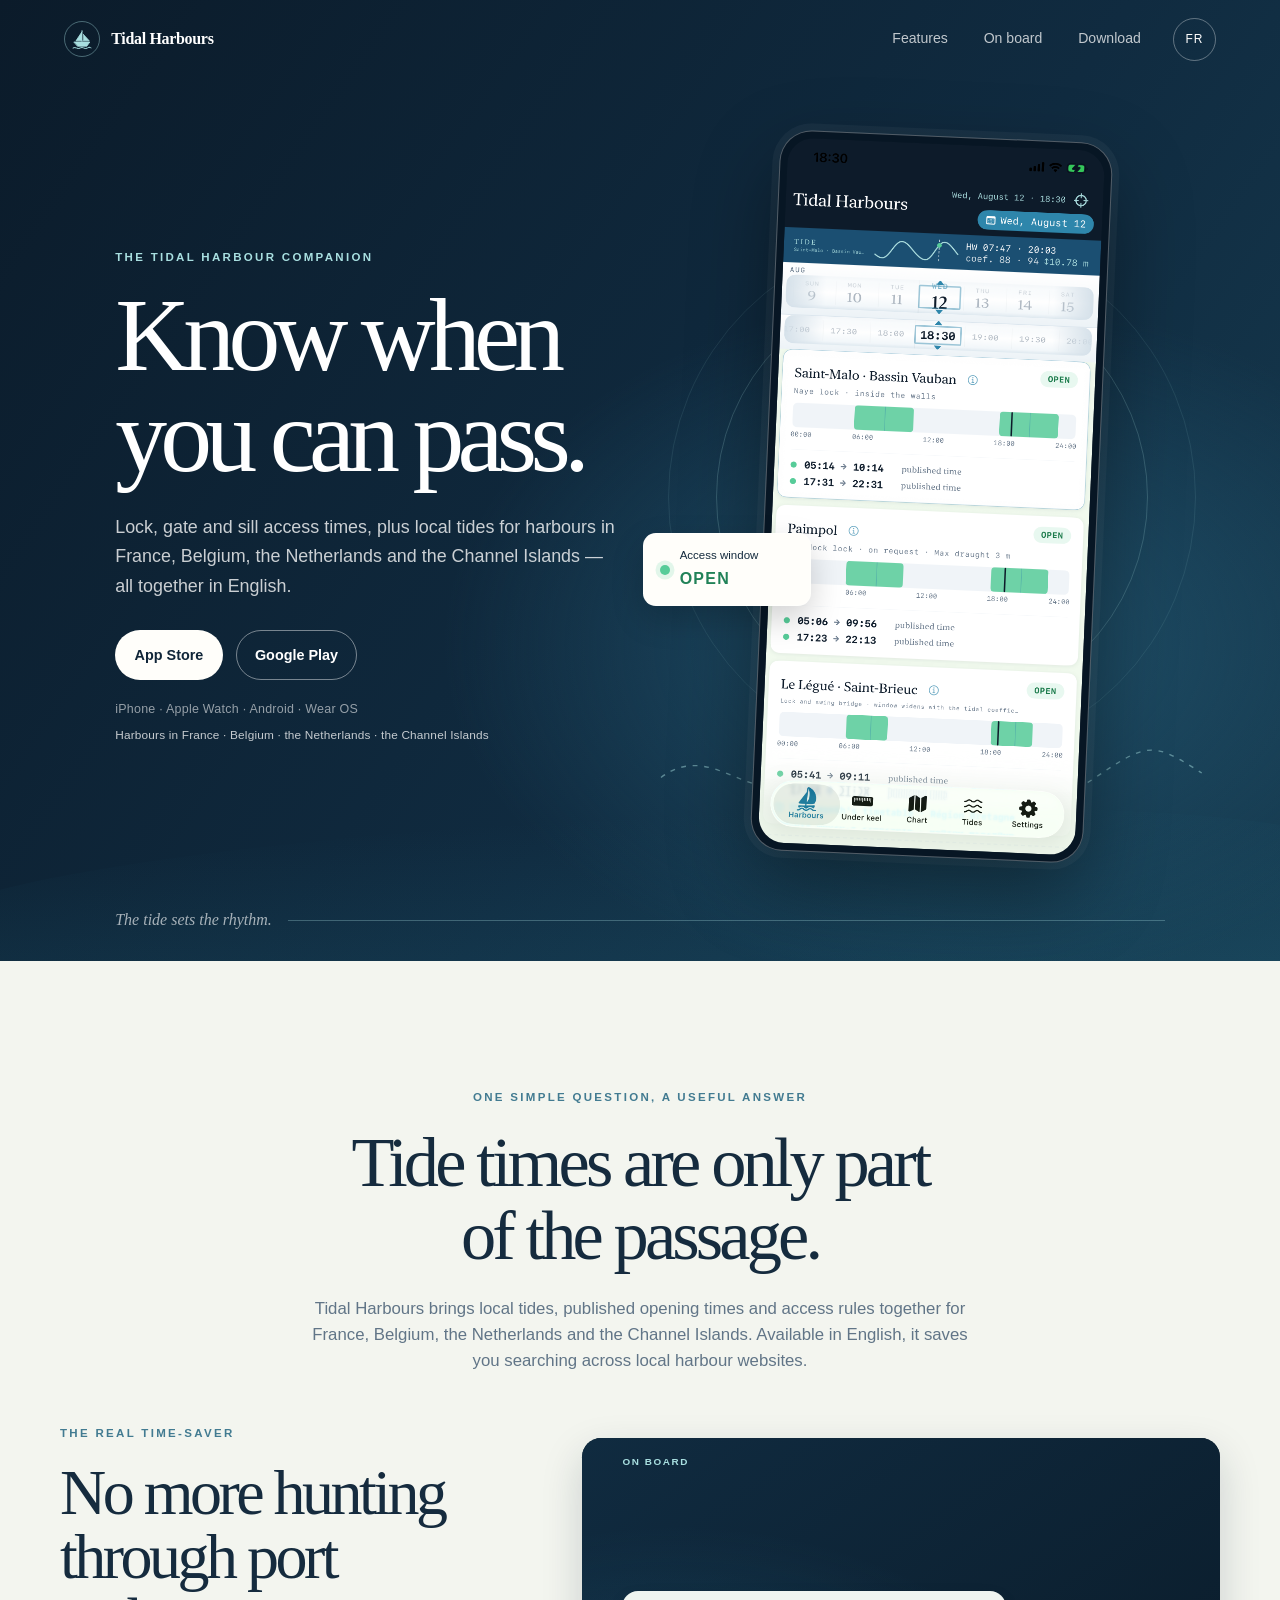
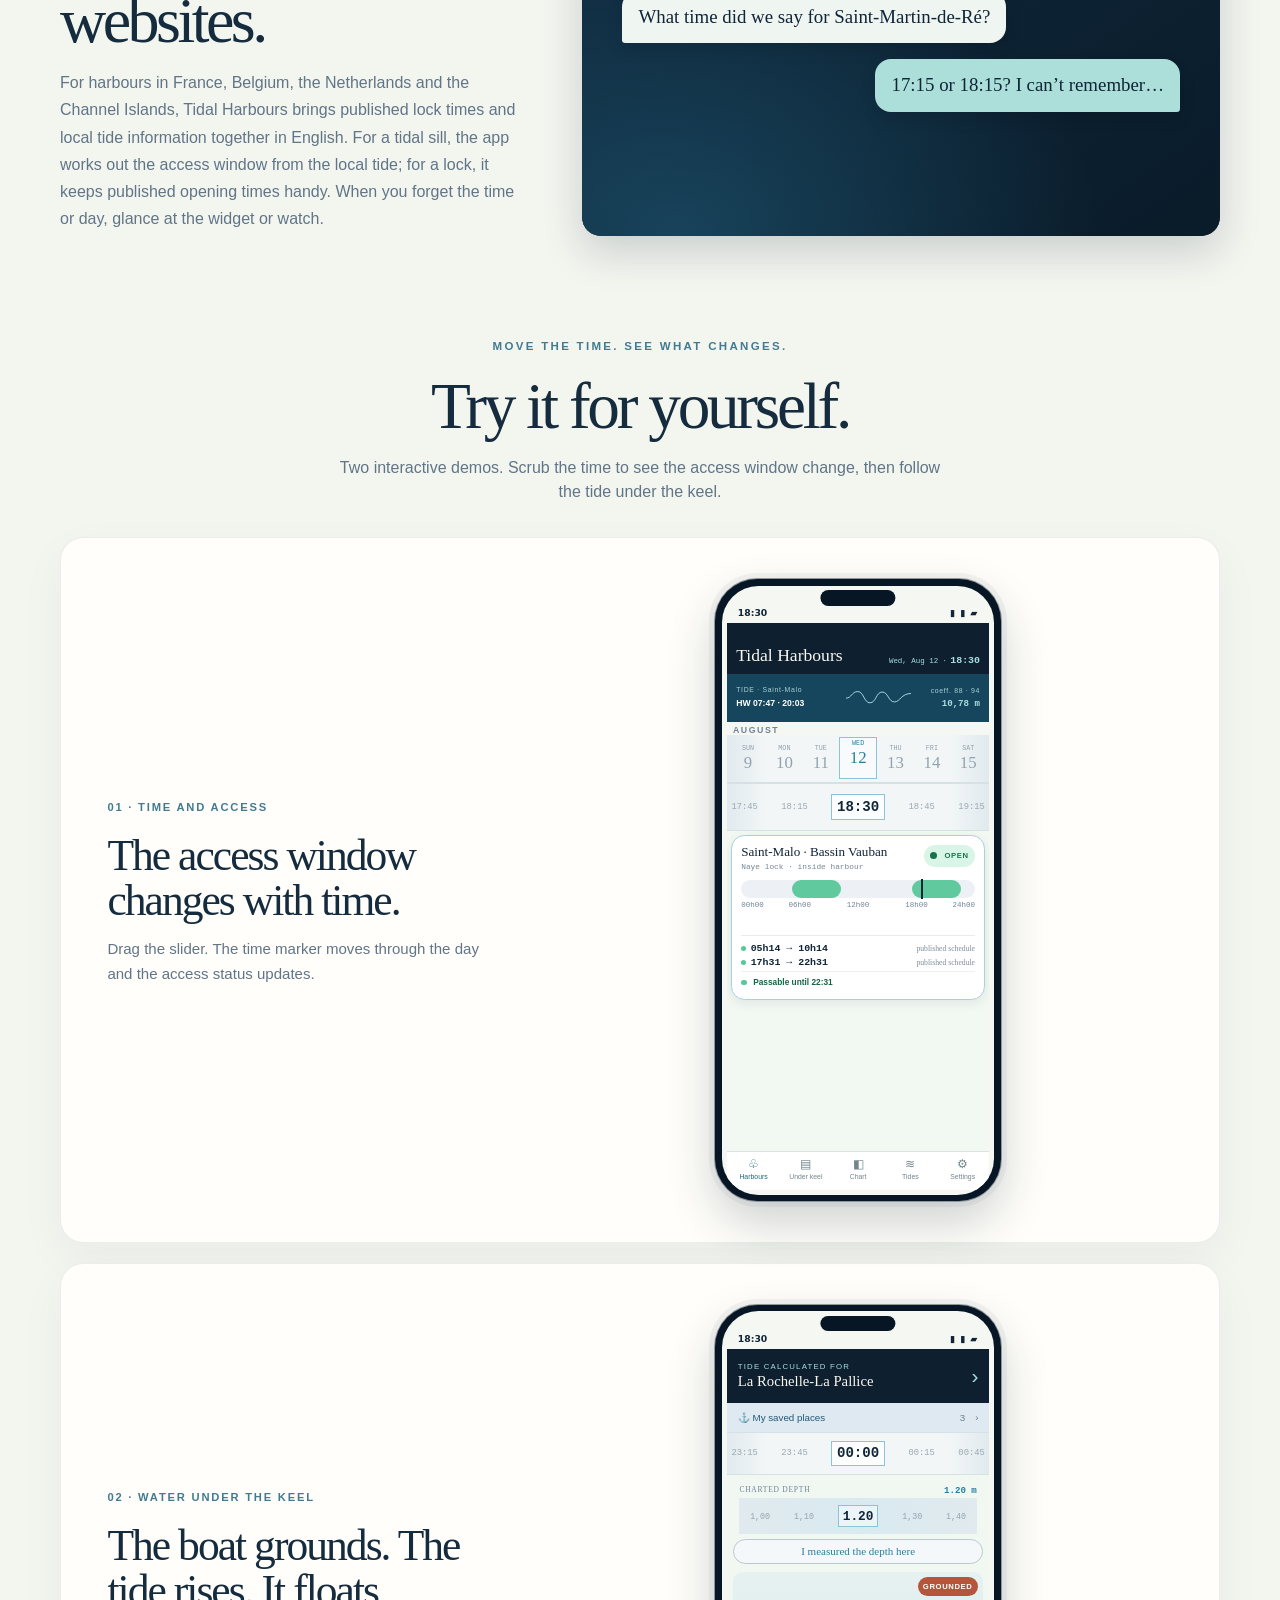
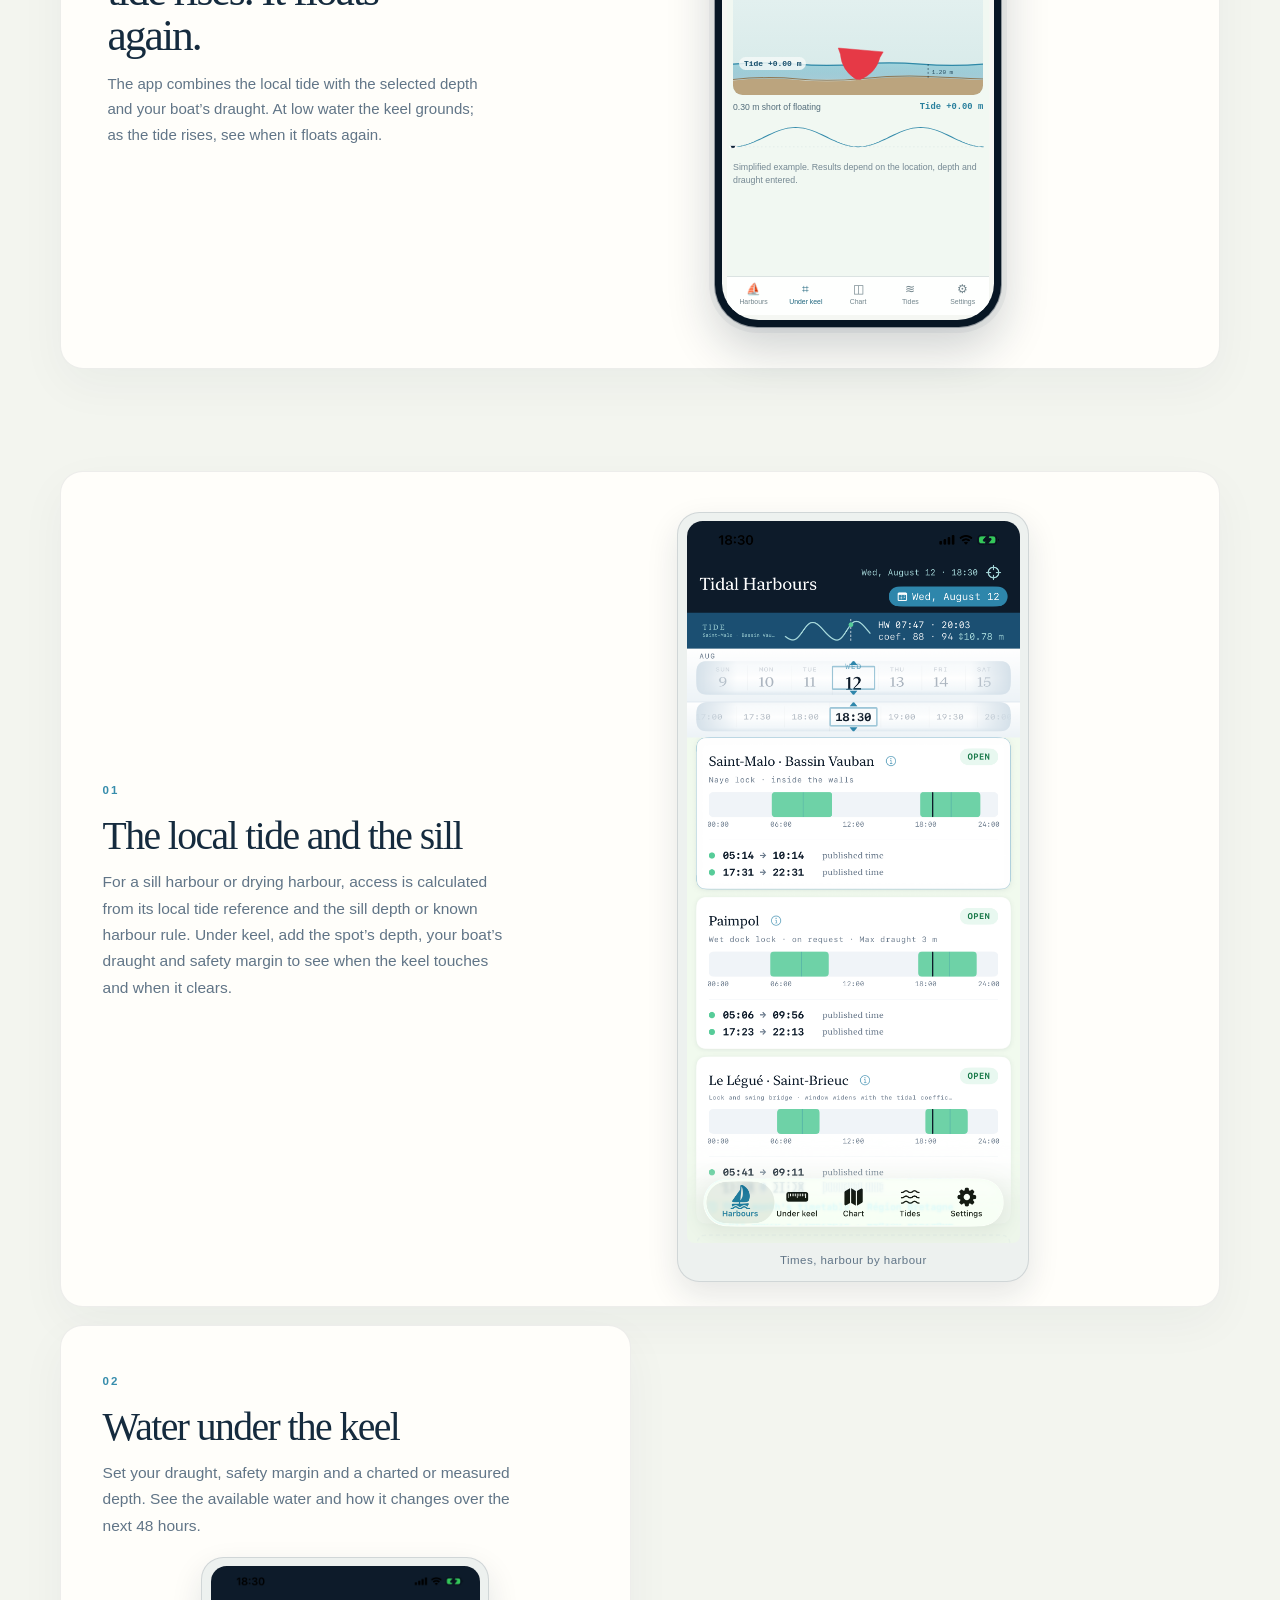
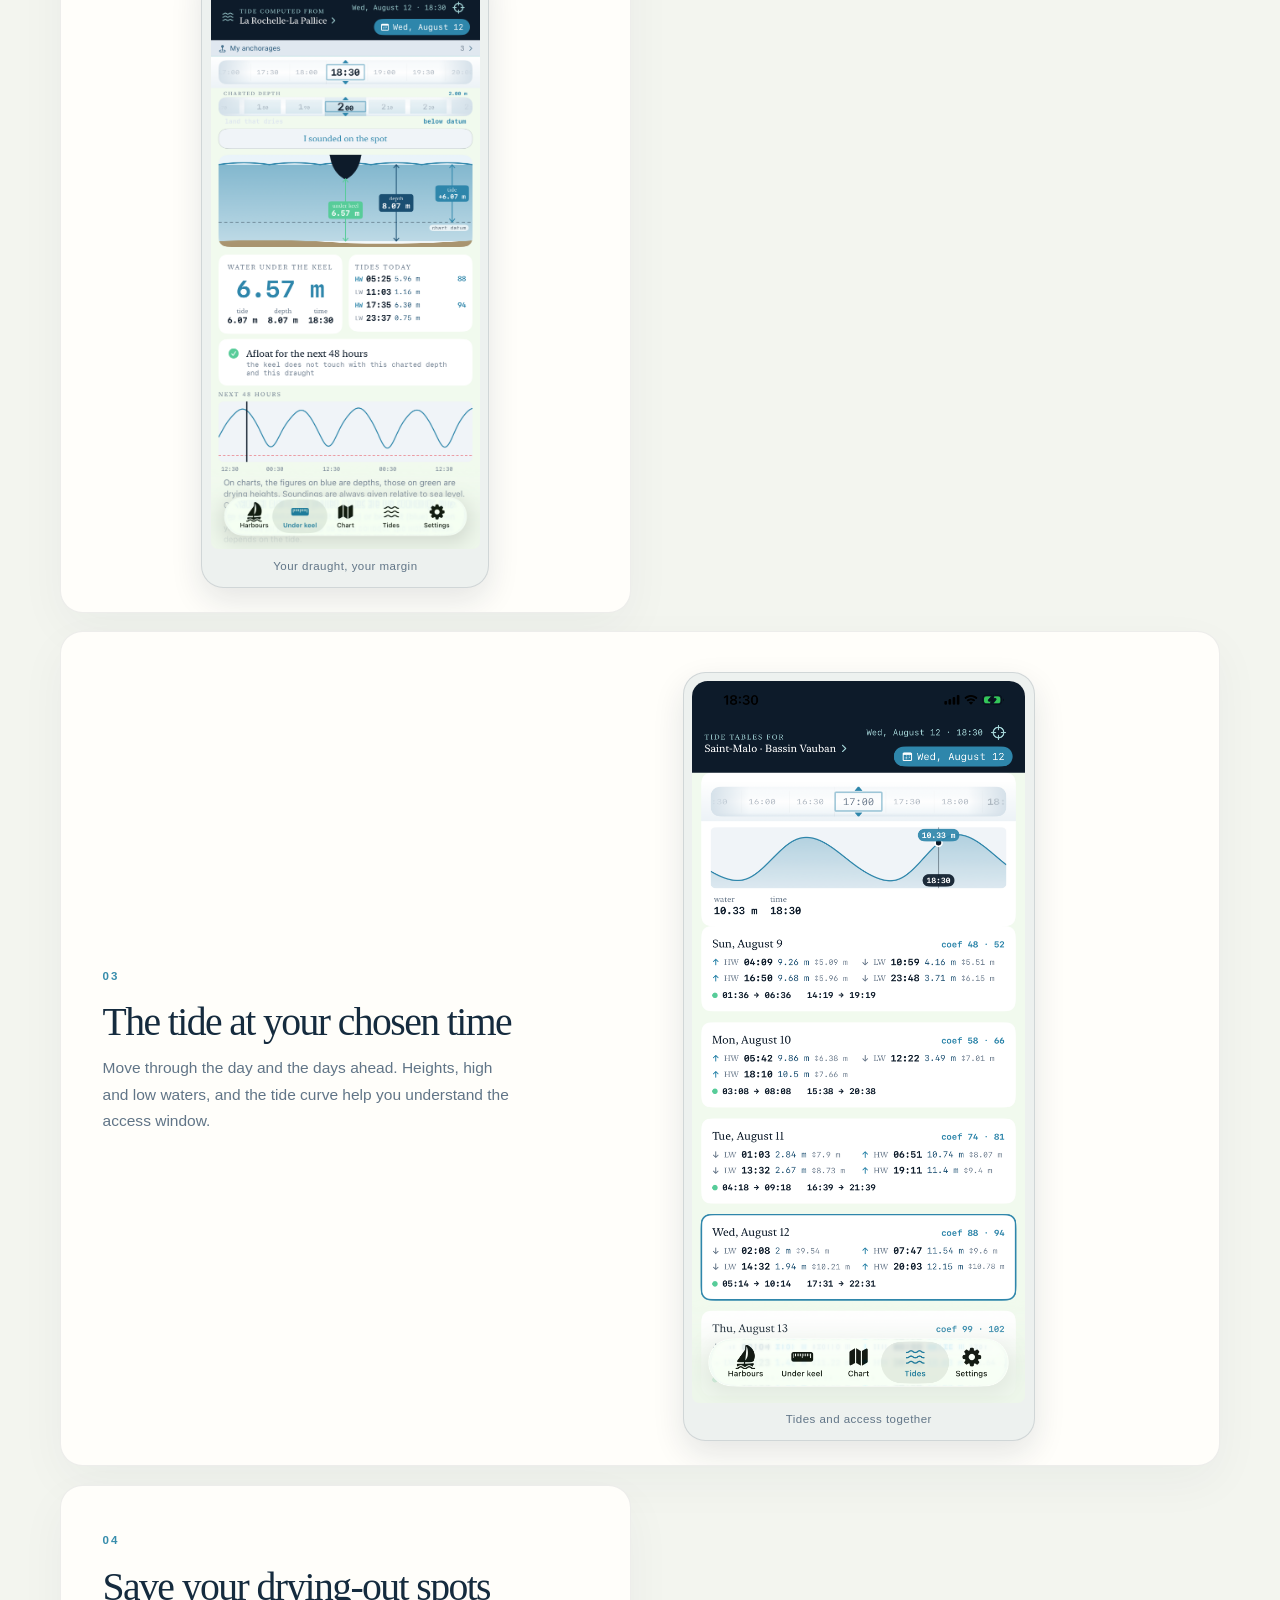
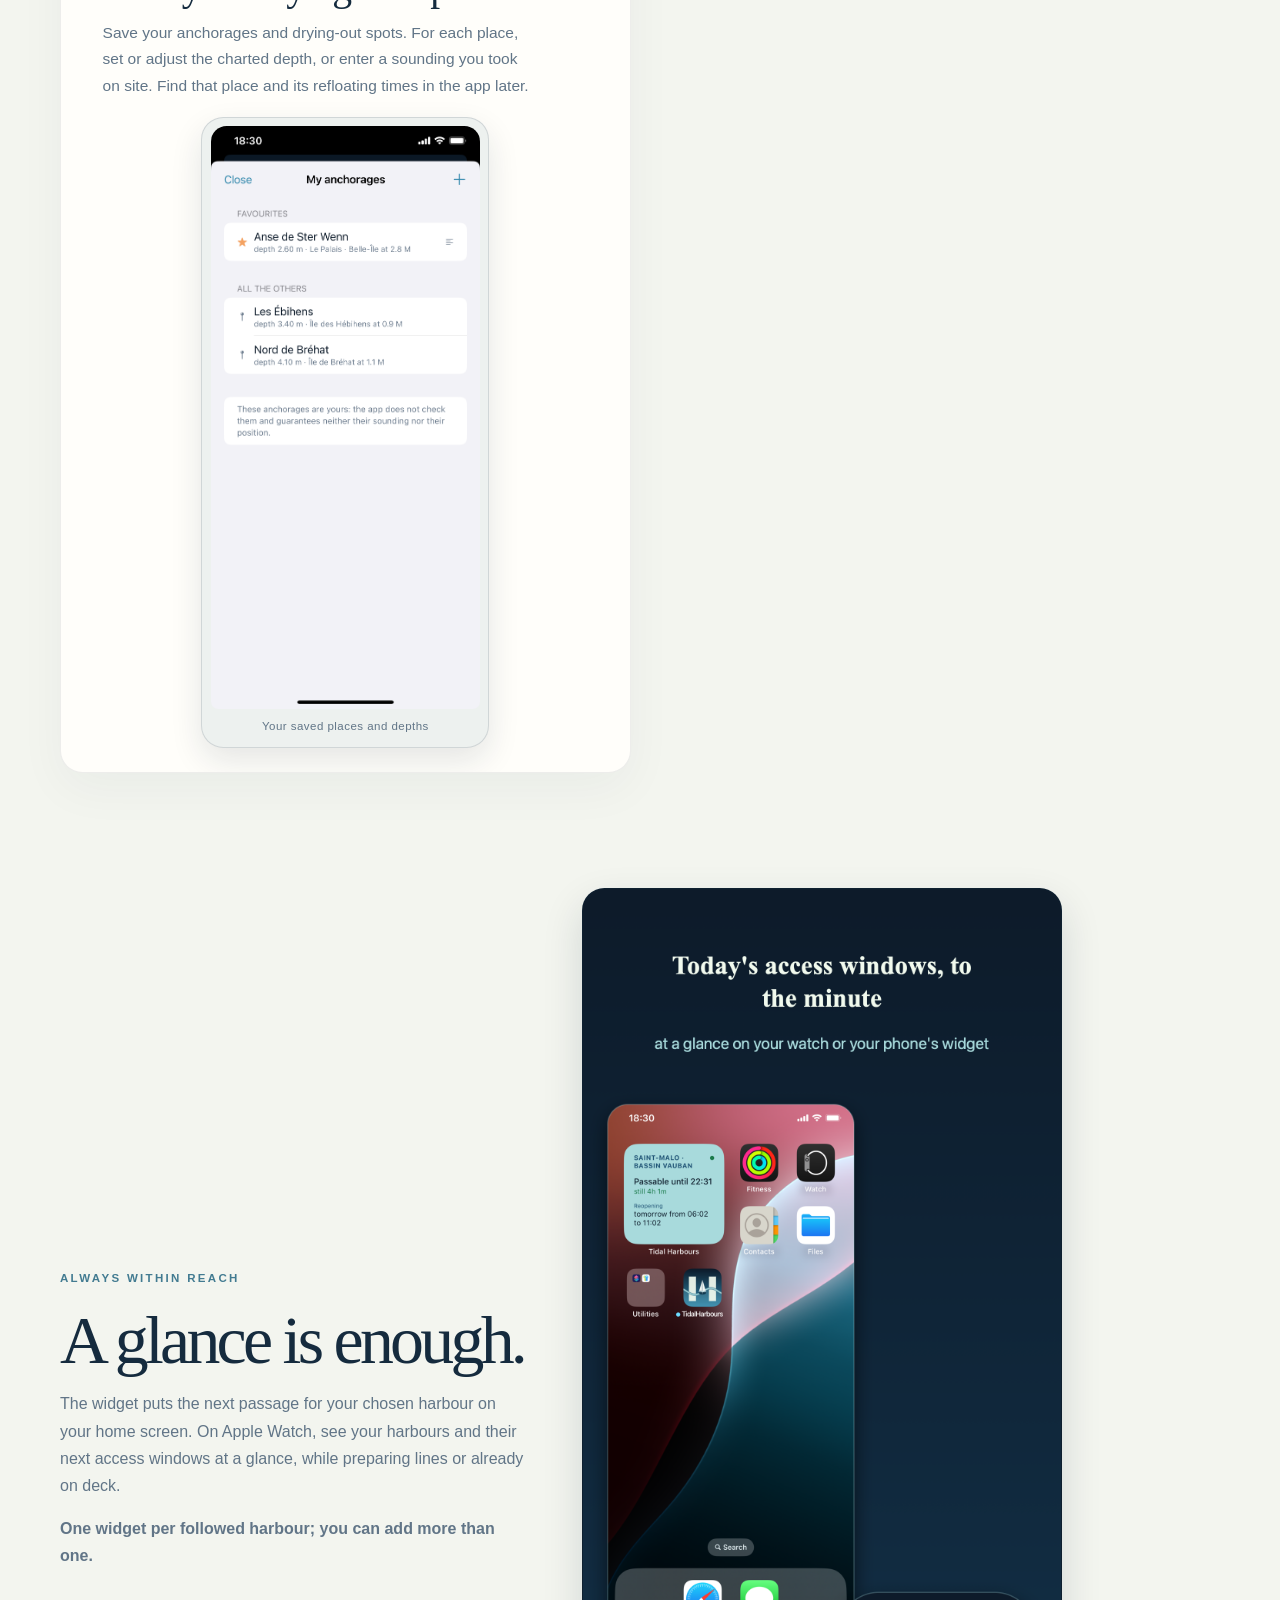
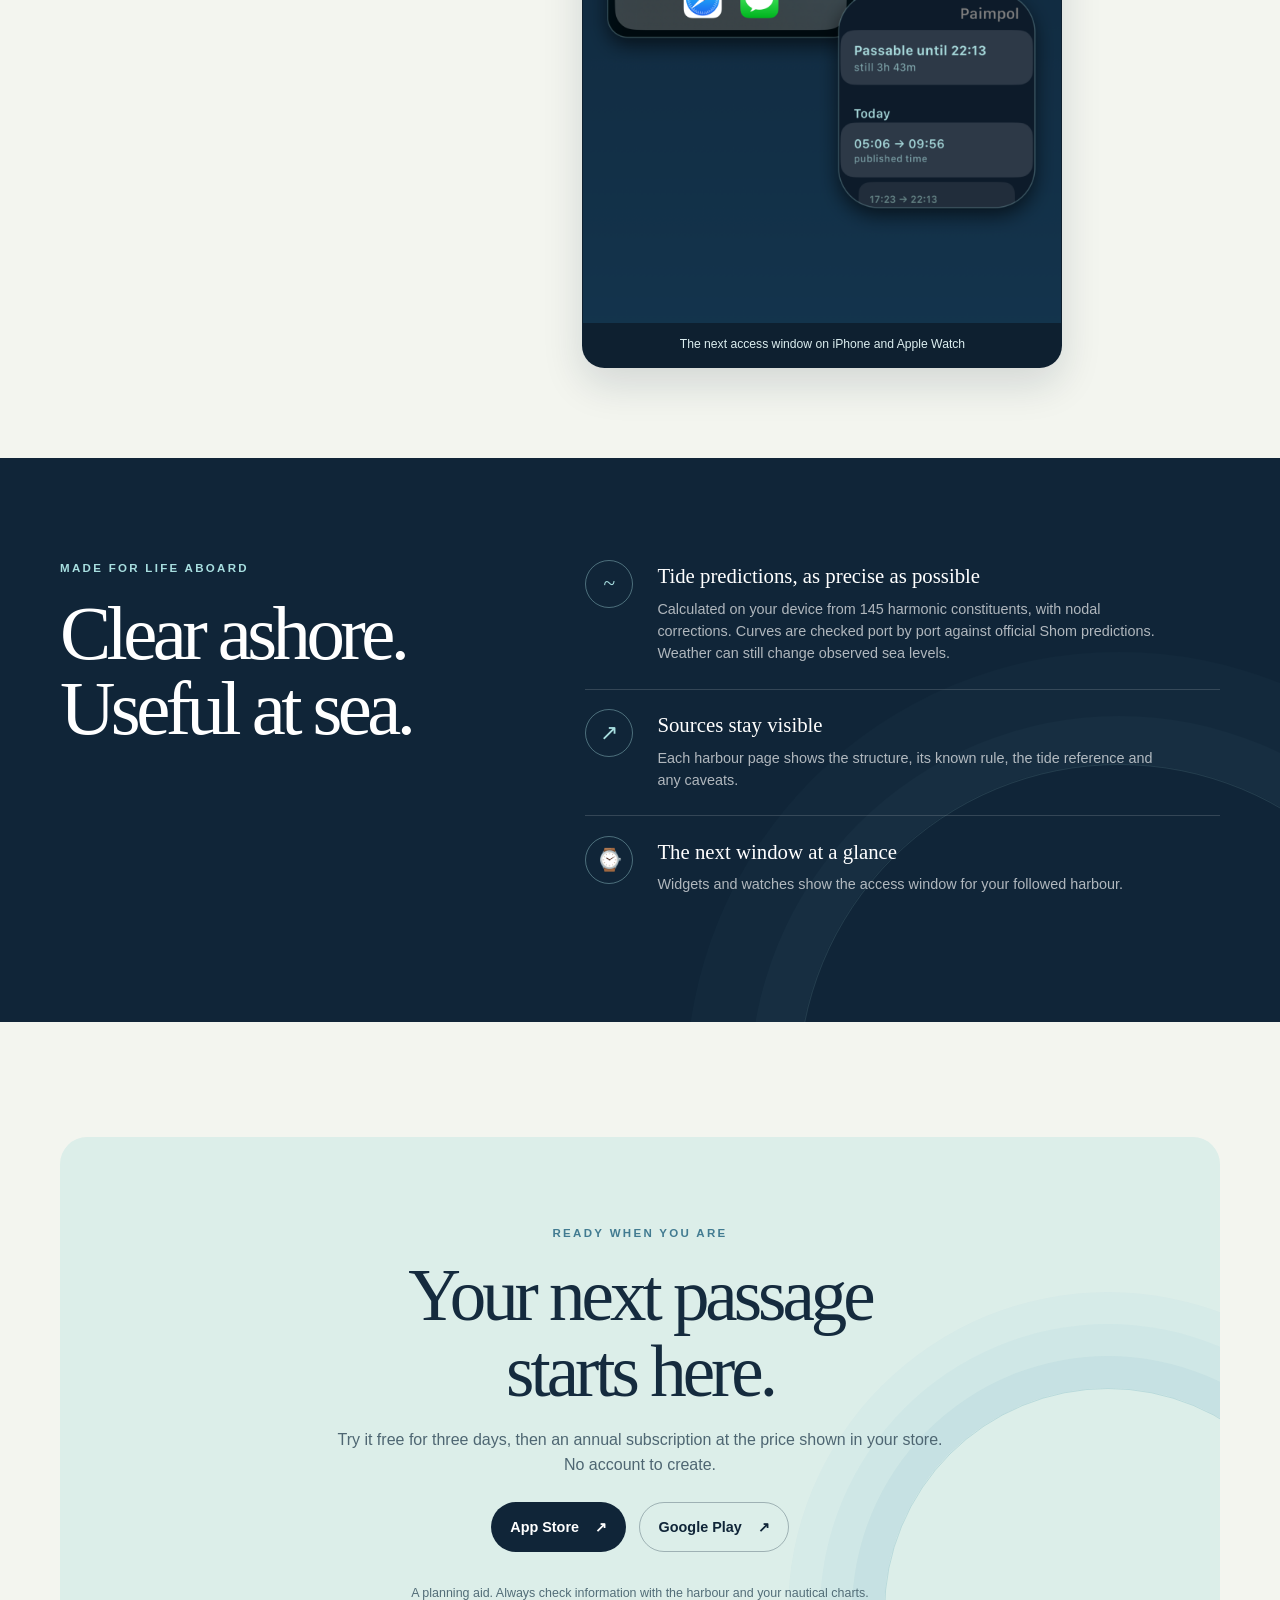
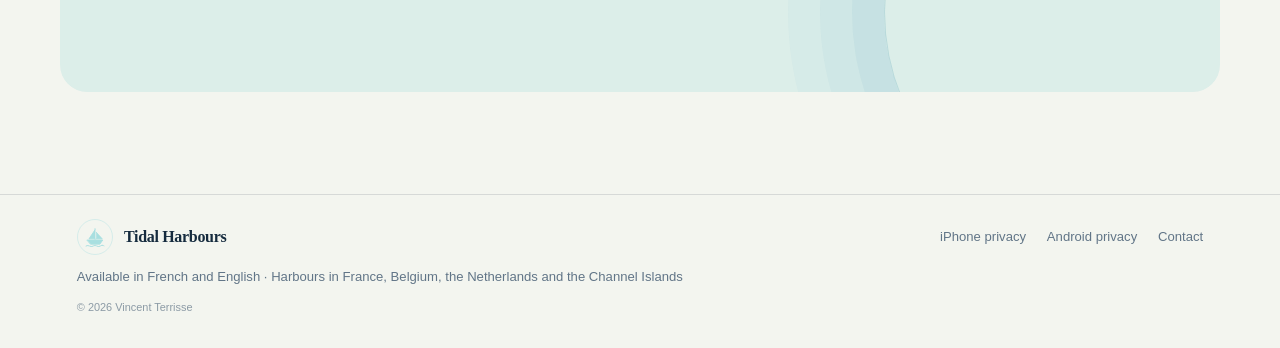
==== app/index.html @ aa44d1fc "Publish Ports à marée presentation page" ====
<!doctype html>
<html lang="fr">
<head>
  <meta charset="utf-8">
  <meta name="viewport" content="width=device-width, initial-scale=1">
  <meta name="theme-color" content="#102538">
  <meta name="description" content="Ports à marée réunit les horaires d’accès et les marées des ports situés en France, en Belgique, aux Pays-Bas et dans les îles Anglo-Normandes.">
  <meta property="og:type" content="website">
  <meta property="og:title" content="Ports à marée — Savoir quand on passe">
  <meta property="og:description" content="Horaires d’accès et marées des ports en France, en Belgique, aux Pays-Bas et dans les îles Anglo-Normandes.">
  <meta property="og:url" content="https://portsamaree.github.io/app/">
  <meta property="og:image" content="https://portsamaree.github.io/app/assets/partage.png">
  <title>Ports à marée — Savoir quand on passe</title>
  <link rel="stylesheet" href="style.css">
  <script defer src="app.js"></script>
</head>
<body>
  <a class="skip-link" href="#contenu" data-fr="Aller au contenu" data-en="Skip to content">Aller au contenu</a>

  <header class="topbar">
    <a class="brand" href="#haut" aria-label="Ports à marée" data-fr-label="Ports à marée" data-en-label="Tidal Harbours">
      <span class="brand-mark" aria-hidden="true"><svg viewBox="0 0 40 40"><path d="M7 25h26l-5 7H13z"/><path d="M20 6v18M20 8 10 23h10M22 12l10 11H22"/><path d="M5 35c4-3 8 3 12 0s8 3 12 0 5 0 6 0"/></svg></span>
      <span data-fr="Ports à marée" data-en="Tidal Harbours">Ports à marée</span>
    </a>
    <nav class="topnav" aria-label="Navigation principale" data-fr-label="Navigation principale" data-en-label="Main navigation">
      <a href="#fonctions" data-fr="Fonctions" data-en="Features">Fonctions</a>
      <a href="#pourquoi" data-fr="À bord" data-en="On board">À bord</a>
      <a href="#telecharger" data-fr="Télécharger" data-en="Download">Télécharger</a>
    </nav>
    <button class="lang-switch" id="langue" type="button" aria-label="Switch to English">EN</button>
  </header>

  <main id="contenu">
    <section class="hero" id="haut">
      <div class="hero-copy">
        <p class="eyebrow" data-fr="L’app du passage à la marée" data-en="The tidal harbour companion">L’app du passage à la marée</p>
        <h1 data-fr="Savoir quand<br>on passe." data-en="Know when<br>you can pass.">Savoir quand<br>on passe.</h1>
        <p class="hero-lede" data-fr="Écluses, portes de bassin et seuils : retrouvez les horaires d’accès et les marées des ports situés en France, en Belgique, aux Pays-Bas et dans les îles Anglo-Normandes." data-en="Lock, gate and sill access times, plus local tides for harbours in France, Belgium, the Netherlands and the Channel Islands — all together in English.">Écluses, portes de bassin et seuils : retrouvez les horaires d’accès et les marées des ports situés en France, en Belgique, aux Pays-Bas et dans les îles Anglo-Normandes.</p>
        <div class="hero-actions">
          <a class="button button-light" href="https://apps.apple.com/app/id6799664370" target="_blank" rel="noopener" data-fr="App Store" data-en="App Store">App Store <span aria-hidden="true">↗</span></a>
          <a class="button button-outline" href="https://play.google.com/store/apps/details?id=fr.portsamaree" target="_blank" rel="noopener" data-fr="Google Play" data-en="Google Play">Google Play <span aria-hidden="true">↗</span></a>
        </div>
        <p class="platform-note" data-fr="iPhone · Apple Watch · Android · Wear OS" data-en="iPhone · Apple Watch · Android · Wear OS">iPhone · Apple Watch · Android · Wear OS</p>
        <p class="coverage-note" data-fr="Ports en France · en Belgique · aux Pays-Bas · dans les îles Anglo-Normandes" data-en="Harbours in France · Belgium · the Netherlands · the Channel Islands">Ports en France · en Belgique · aux Pays-Bas · dans les îles Anglo-Normandes</p>
      </div>
      <div class="hero-visual" aria-label="Aperçu de l’application" data-fr-label="Aperçu de l’application" data-en-label="App preview">
        <div class="water-orbit orbit-one"></div><div class="water-orbit orbit-two"></div>
        <div class="phone-frame">
          <img class="phone-shot" src="assets/ports-fr.png" data-fr-src="assets/ports-fr.png" data-en-src="assets/ports-en.png" data-fr-alt="Écran Ports à marée : horaires d’accès de plusieurs ports" data-en-alt="Tidal Harbours screen: access times for several harbours" alt="Écran Ports à marée : horaires d’accès de plusieurs ports" fetchpriority="high">
        </div>
        <div class="floating-note" aria-hidden="true"><span class="status-dot"></span><span data-fr="Créneau d’accès" data-en="Access window">Créneau d’accès</span><strong data-fr="OUVERT" data-en="OPEN">OUVERT</strong></div>
        <svg class="hero-wave" viewBox="0 0 560 100" preserveAspectRatio="none" aria-hidden="true"><path d="M0 55 C55 10 95 96 150 55 S245 14 300 55 395 96 450 55 510 15 560 50"/></svg>
      </div>
      <div class="hero-bottom" aria-hidden="true"><span data-fr="La mer donne le rythme." data-en="The tide sets the rhythm.">La mer donne le rythme.</span><span class="bottom-line"></span></div>
    </section>

    <section class="intro section-wrap" id="fonctions">
      <p class="eyebrow eyebrow-dark" data-fr="Une question simple, une réponse utile" data-en="One simple question, a useful answer">Une question simple, une réponse utile</p>
      <h2 data-fr="La marée ne suffit pas.<br>Il faut connaître le passage." data-en="Tide times are only part<br>of the passage.">La marée ne suffit pas.<br>Il faut connaître le passage.</h2>
      <p class="intro-copy" data-fr="L’app rapproche la marée des horaires et règles publiés par les ports de France, de Belgique, des Pays-Bas et des îles Anglo-Normandes. Disponible aussi en anglais, elle rassemble ces informations au même endroit, sans avoir à chercher sur les sites portuaires." data-en="Tidal Harbours brings local tides, published opening times and access rules together for France, Belgium, the Netherlands and the Channel Islands. Available in English, it saves you searching across local harbour websites.">L’app rapproche la marée des horaires et règles publiés par les ports de France, de Belgique, des Pays-Bas et des îles Anglo-Normandes. Disponible aussi en anglais, elle rassemble ces informations au même endroit, sans avoir à chercher sur les sites portuaires.</p>
    </section>

    <section class="story section-wrap" id="gain-de-temps" aria-labelledby="story-title">
      <div class="story-copy"><p class="eyebrow eyebrow-dark" data-fr="Le vrai gain de temps" data-en="The real time-saver">Le vrai gain de temps</p><h2 id="story-title" data-fr="Plus besoin de se souvenir où on l’a lu." data-en="No more hunting through port websites.">Plus besoin de se souvenir où on l’a lu.</h2><p data-fr="Pour un port à seuil, plus besoin de refaire les calculs : l’app établit le passage à partir de la marée du lieu. Pour une écluse, elle rassemble les horaires publiés — fini de fouiller le Web pour retrouver la bonne page. Et si on a oublié l’heure ou le jour, un coup d’œil au widget ou à la montre suffit." data-en="For harbours in France, Belgium, the Netherlands and the Channel Islands, Tidal Harbours brings published lock times and local tide information together in English. For a tidal sill, the app works out the access window from the local tide; for a lock, it keeps published opening times handy. When you forget the time or day, glance at the widget or watch.">Pour un port à seuil, plus besoin de refaire les calculs : l’app établit le passage à partir de la marée du lieu. Pour une écluse, elle rassemble les horaires publiés — fini de fouiller le Web pour retrouver la bonne page. Et si on a oublié l’heure ou le jour, un coup d’œil au widget ou à la montre suffit.</p></div>
      <div class="story-player" data-story-player role="group" aria-label="Scène animée : chercher l’horaire d’une écluse sans réseau" data-fr-label="Scène animée : chercher l’horaire d’une écluse sans réseau" data-en-label="Animated scene: looking up a lock time without signal">
        <div class="story-screen" aria-live="off">
          <div class="story-frame is-active" data-story-frame="0"><span class="story-scene-label" data-fr="À bord" data-en="On board">À bord</span><div class="chat-line chat-in"><b data-fr="On avait dit quelle heure pour Saint-Martin-de-Ré ?" data-en="What time did we say for Saint-Martin-de-Ré?">On avait dit quelle heure pour Saint-Martin-de-Ré ?</b></div><div class="chat-line chat-out"><b data-fr="17h15 ou 18h15 ? Je ne sais plus…" data-en="17:15 or 18:15? I can’t remember…">17h15 ou 18h15 ? Je ne sais plus…</b></div></div>
          <div class="story-frame story-search" data-story-frame="1"><span class="story-scene-label" data-fr="Je cherche…" data-en="Let me look…">Je cherche…</span><div class="chat-line chat-out"><b data-fr="Je cherche…" data-en="I’m looking…">Je cherche…</b></div><div class="search-page"><div class="browser-tabs"><i></i><i></i><i></i><span>›</span></div><div class="search-bar">⌕　<span data-fr="Saint-Martin horaires écluse" data-en="Saint-Martin lock opening times">Saint-Martin horaires écluse</span><i class="search-caret" aria-hidden="true"></i></div></div></div>
          <div class="story-frame story-reply" data-story-frame="2"><span class="story-scene-label" data-fr="Toujours pas de réseau" data-en="Still no signal">Toujours pas de réseau</span><div class="chat-line chat-out"><b data-fr="Zut, j’ai plus de réseau." data-en="Oh no, I’ve lost signal.">Zut, j’ai plus de réseau.</b></div></div>
          <div class="story-frame story-reply" data-story-frame="3"><span class="story-scene-label" data-fr="Et si le port était fermé ?" data-en="What if the harbour is closed?">Et si le port était fermé ?</span><div class="chat-line chat-out"><b data-fr="C’est pas possible… peut-être qu’on ne pourra passer que demain." data-en="This can’t be happening… maybe we won’t get through until tomorrow.">C’est pas possible… peut-être qu’on ne pourra passer que demain.</b></div></div>
          <div class="story-frame story-app-final" data-story-frame="4"><div class="story-outro-copy"><span class="story-scene-label" data-fr="La prochaine fois…" data-en="Next time…">La prochaine fois…</span><p data-fr="Si seulement ils avaient eu" data-en="If only they’d had">Si seulement ils avaient eu</p><strong data-fr="Ports à marée" data-en="Tidal Harbours">Ports à marée</strong></div><div class="story-phone"><img class="story-app-image" src="assets/ports-fr.png" data-fr-src="assets/ports-fr.png" data-en-src="assets/ports-en.png" data-fr-alt="Écran de l’application Ports à marée" data-en-alt="Tidal Harbours app screen" alt="Écran de l’application Ports à marée"></div></div>
        </div>
      </div>
    </section>

    <section class="try-it section-wrap" aria-labelledby="demo-title">
      <div class="try-heading">
        <p class="eyebrow eyebrow-dark" data-fr="Touchez. Faites défiler. Comprenez." data-en="Move the time. See what changes.">Touchez. Faites défiler. Comprenez.</p>
        <h2 id="demo-title" data-fr="Essayez par vous-même." data-en="Try it for yourself.">Essayez par vous-même.</h2>
        <p data-fr="Deux démonstrations interactives. Déplacez l’heure pour voir la fenêtre d’accès évoluer, puis suivez la marée sous la quille." data-en="Two interactive demos. Scrub the time to see the access window change, then follow the tide under the keel.">Deux démonstrations interactives. Déplacez l’heure pour voir la fenêtre d’accès évoluer, puis suivez la marée sous la quille.</p>
      </div>

      <article class="demo-card access-demo">
        <div class="demo-copy">
          <span class="demo-kicker" data-fr="01 · L’heure et le passage" data-en="01 · Time and access">01 · L’heure et le passage</span>
          <h3 data-fr="Le créneau bouge avec l’heure." data-en="The access window changes with time.">Le créneau bouge avec l’heure.</h3>
          <p data-fr="Faites glisser le curseur. Le repère avance dans la journée et l’état du passage se met à jour." data-en="Drag the slider. The time marker moves through the day and the access status updates.">Faites glisser le curseur. Le repère avance dans la journée et l’état du passage se met à jour.</p>
        </div>
        <div class="demo-device" aria-label="Démonstration dans l’écran Ports de l’application">
          <div class="phone-screen">
            <div class="phone-dynamic-island" aria-hidden="true"></div>
            <div class="phone-statusline"><span>18:30</span><span class="phone-signal" aria-hidden="true">▮ ▮ ▰</span></div>
            <div class="app-ports-header"><strong data-fr="Ports à marée" data-en="Tidal Harbours">Ports à marée</strong><div><small data-fr="Mer. 12 août ·" data-en="Wed, Aug 12 ·">Mer. 12 août ·</small><b data-access-time>18h30</b></div></div>
            <div class="phone-tide-band"><div><small data-fr="MARÉE · Saint-Malo" data-en="TIDE · Saint-Malo">MARÉE · Saint-Malo</small><strong data-fr="PM 07h47 · 20h03" data-en="HW 07:47 · 20:03">PM 07h47 · 20h03</strong></div><svg viewBox="0 0 140 32" aria-hidden="true"><path d="M0 18 C12 18 12 4 25 4 S38 28 51 28 64 5 77 5 90 26 103 26 116 8 140 8"/></svg><div class="tide-coeff"><small data-fr="coef. 88 · 94" data-en="coeff. 88 · 94">coef. 88 · 94</small><b data-tide-now>10,78 m</b></div></div>
            <div class="app-month" data-fr="AOÛT" data-en="AUGUST">AOÛT</div>
            <div class="app-day-wheel" aria-hidden="true"><span data-fr="DIM<br><b>9</b>" data-en="SUN<br><b>9</b>">DIM<br><b>9</b></span><span data-fr="LUN<br><b>10</b>" data-en="MON<br><b>10</b>">LUN<br><b>10</b></span><span data-fr="MAR<br><b>11</b>" data-en="TUE<br><b>11</b>">MAR<br><b>11</b></span><span class="wheel-picked" data-fr="MER<br><b>12</b>" data-en="WED<br><b>12</b>">MER<br><b>12</b></span><span data-fr="JEU<br><b>13</b>" data-en="THU<br><b>13</b>">JEU<br><b>13</b></span><span data-fr="VEN<br><b>14</b>" data-en="FRI<br><b>14</b>">VEN<br><b>14</b></span><span data-fr="SAM<br><b>15</b>" data-en="SAT<br><b>15</b>">SAM<br><b>15</b></span></div>
            <div class="app-time-wheel"><span>17h30</span><span>18h00</span><output data-access-output>18h30</output><span>19h00</span><span>19h30</span><input id="heure-acces" class="time-slider access-slider" type="range" min="0" max="1435" step="5" value="1110" aria-label="Faire défiler l’heure de minuit à 23 h 55"></div>
            <div class="demo-interface access-interface" data-demo="access">
              <article class="app-port-card">
                <div class="app-port-heading"><div><h4>Saint-Malo · Bassin Vauban</h4><small data-fr="Écluse du Naye · intra-muros" data-en="Naye lock · inside harbour">Écluse du Naye · intra-muros</small></div><span class="access-status status-open" data-access-status aria-live="polite">OUVERT</span></div>
                <div class="access-track" aria-label="Fenêtres d’accès de 5 h 14 à 10 h 14 et de 17 h 31 à 22 h 31" data-fr-label="Fenêtres d’accès de 5 h 14 à 10 h 14 et de 17 h 31 à 22 h 31" data-en-label="Access windows from 5:14 to 10:14 and 17:31 to 22:31">
                  <div class="access-track-base"></div><div class="access-window access-window-morning"></div><div class="access-window access-window-evening"></div><div class="access-cursor" data-access-cursor></div>
                  <span class="track-time track-midnight">00h00</span><span class="track-time track-six">06h00</span><span class="track-time track-noon">12h00</span><span class="track-time track-eighteen">18h00</span><span class="track-time track-midnight-end">24h00</span>
                </div>
                <div class="app-window-list"><p><i></i><b>05h14 → 10h14</b><small data-fr="horaire publié" data-en="published schedule">horaire publié</small></p><p><i></i><b>17h31 → 22h31</b><small data-fr="horaire publié" data-en="published schedule">horaire publié</small></p></div>
                <p class="access-result" data-access-result aria-live="polite">Franchissable jusqu’à 22h31</p>
              </article>
            </div>
            <div class="phone-tabs" aria-hidden="true"><span class="tab-selected"><b>♧</b><small data-fr="Ports" data-en="Harbours">Ports</small></span><span><b>▤</b><small data-fr="Sous quille" data-en="Under keel">Sous quille</small></span><span><b>◧</b><small data-fr="Carte" data-en="Chart">Carte</small></span><span><b>≋</b><small data-fr="Marées" data-en="Tides">Marées</small></span><span><b>⚙</b><small data-fr="Réglages" data-en="Settings">Réglages</small></span></div>
          </div>
        </div>
      </article>

      <article class="demo-card keel-demo">
        <div class="demo-copy">
          <span class="demo-kicker" data-fr="02 · La hauteur sous quille" data-en="02 · Water under the keel">02 · La hauteur sous quille</span>
          <h3 data-fr="Le bateau touche. La marée monte. Il repart." data-en="The boat grounds. The tide rises. It floats again.">Le bateau touche. La marée monte. Il repart.</h3>
          <p data-fr="L’app croise la marée du lieu avec la sonde choisie et le tirant d’eau de votre bateau. À basse mer, la quille touche ; à la remontée, vous voyez quand il flotte de nouveau." data-en="The app combines the local tide with the selected depth and your boat’s draught. At low water the keel grounds; as the tide rises, see when it floats again.">L’app croise la marée du lieu avec la sonde choisie et le tirant d’eau de votre bateau. À basse mer, la quille touche ; à la remontée, vous voyez quand il flotte de nouveau.</p>
        </div>
        <div class="demo-device" aria-label="Démonstration dans l’écran Sous quille de l’application">
          <div class="phone-screen">
            <div class="phone-dynamic-island" aria-hidden="true"></div>
            <div class="phone-statusline"><span>18:30</span><span class="phone-signal" aria-hidden="true">▮ ▮ ▰</span></div>
            <div class="phone-reference-header"><span><small data-fr="MARÉE CALCULÉE SUR" data-en="TIDE CALCULATED FOR">MARÉE CALCULÉE SUR</small><strong data-fr="La Rochelle-La Pallice" data-en="La Rochelle-La Pallice">La Rochelle-La Pallice</strong></span><b>›</b></div>
            <div class="app-moorings"><span data-fr="⚓ Mes mouillages" data-en="⚓ My saved places">⚓ Mes mouillages</span><b>3　›</b></div>
            <div class="app-time-wheel keel-time-wheel"><span>17h30</span><span>18h00</span><output data-keel-output>00h00</output><span>19h00</span><span>19h30</span><input id="heure-quille" class="time-slider keel-slider" type="range" min="0" max="24" step="0.25" value="0" aria-label="Faire défiler le cycle de marée de 0 à 24 heures"></div>
            <div class="demo-interface keel-interface" data-demo="keel">
              <div class="depth-selector"><div class="depth-selector-label"><span data-fr="SONDE RELEVÉE SUR LA CARTE" data-en="CHARTED DEPTH">SONDE RELEVÉE SUR LA CARTE</span><b data-sounding-value>1,20 m</b></div><div class="app-depth-wheel"><span>1,00</span><span>1,10</span><output>1,20</output><span>1,30</span><span>1,40</span><input id="sonde-quille" class="time-slider depth-slider" type="range" min="60" max="240" step="10" value="120" aria-label="Ajuster la sonde de 0,60 à 2,40 mètres"></div></div>
              <button type="button" class="sound-button" aria-expanded="false" aria-controls="sound-note" data-fr="J’ai sondé sur place" data-en="I measured the depth here">J’ai sondé sur place</button>
              <p id="sound-note" class="sound-note" hidden data-fr="Dans l’app, ce bouton ouvre la saisie d’un relevé à l’heure de la mesure. Le calcul le rapporte ensuite au zéro des cartes." data-en="In the app, this opens a sounding entry for the time of measurement. The app then relates it to chart datum.">Dans l’app, ce bouton ouvre la saisie d’un relevé à l’heure de la mesure. Le calcul le rapporte ensuite au zéro des cartes.</p>
              <div class="keel-scene" role="img" aria-label="Animation montrant un bateau échoué à marée basse et à flot quand la marée monte">
                <svg class="keel-svg" viewBox="0 0 500 250" preserveAspectRatio="none" aria-hidden="true">
                  <defs><linearGradient id="sea-gradient" x1="0" x2="0" y1="0" y2="1"><stop offset="0" stop-color="#72c2d2" stop-opacity=".55"/><stop offset="1" stop-color="#2e86ab" stop-opacity=".3"/></linearGradient></defs>
                  <path class="water-fill" data-water-fill d="M0 180 Q60 174 125 180 T250 180 T375 180 T500 180 L500 218 L0 218 Z"/>
                  <path class="waterline" data-waterline d="M0 180 Q60 174 125 180 T250 180 T375 180 T500 180"/>
                  <path class="bed" d="M0 220 Q70 213 130 219 T260 218 T390 214 T500 219 L500 250 L0 250 Z"/>
                  <path class="bed-line" d="M0 218 Q70 211 130 217 T260 216 T390 212 T500 217"/>
                  <g class="app-boat state-grounded" data-boat transform="translate(0 158) rotate(5 250 60)">
                    <path class="boat-hull" d="M205 0 H295 L289.6 12 Q284.2 44.4 254.05 60 H245.95 Q215.8 44.4 210.4 12 Z"/>
                  </g>
                  <line class="depth-line" data-depth-line x1="390" x2="390" y1="180" y2="218"/>
                  <text class="depth-label" data-depth-label x="397" y="198">1,20 m</text>
                </svg>
              <span class="water-label" data-water-label>Marée +0,00 m</span>
              <span class="boat-state state-grounded" data-boat-state aria-live="polite">ÉCHOUÉ</span>
              </div>
              <div class="keel-readout"><span data-keel-clearance>Manque 0,30 m pour flotter</span><strong data-tide-height>Marée +0,00 m</strong></div>
              <div class="tide-curve-wrap"><svg class="tide-curve" viewBox="0 0 500 120" preserveAspectRatio="none" aria-label="Courbe de marée sur 24 heures"><path class="curve-guide" d="M0 100H500"/><path class="curve-line" data-tide-curve d="M0 100 C70 100 70 22 125 22 S180 100 250 100 320 22 375 22 430 100 500 100"/><circle class="curve-point" data-curve-point cx="0" cy="100" r="6"/></svg></div>
              <p class="demo-disclaimer" data-fr="Exemple simplifié. Le résultat dépend du lieu, de la sonde et du tirant d’eau renseignés." data-en="Simplified example. Results depend on the location, depth and draught entered.">Exemple simplifié. Le résultat dépend du lieu, de la sonde et du tirant d’eau renseignés.</p>
            </div>
            <div class="phone-tabs" aria-hidden="true"><span><b>⛵</b><small data-fr="Ports" data-en="Harbours">Ports</small></span><span class="tab-selected"><b>⌗</b><small data-fr="Sous quille" data-en="Under keel">Sous quille</small></span><span><b>◫</b><small data-fr="Carte" data-en="Chart">Carte</small></span><span><b>≋</b><small data-fr="Marées" data-en="Tides">Marées</small></span><span><b>⚙</b><small data-fr="Réglages" data-en="Settings">Réglages</small></span></div>
          </div>
        </div>
      </article>
    </section>

    <section class="feature-grid section-wrap" aria-label="Fonctions de l’application" data-fr-label="Fonctions de l’application" data-en-label="App features">
      <article class="feature-card feature-large reveal">
        <div class="feature-copy"><span class="feature-number">01</span><h3 data-fr="La marée du lieu et le seuil" data-en="The local tide and the sill">La marée du lieu et le seuil</h3><p data-fr="Pour un port à seuil ou un port d’échouage, l’accès est calculé avec la marée de sa référence locale et la cote du seuil ou la règle connue du port. Sous quille, ajoutez la sonde de l’endroit, le tirant d’eau et votre marge de sécurité : vous voyez quand la quille touche et quand elle se dégage." data-en="For a sill harbour or drying harbour, access is calculated from its local tide reference and the sill depth or known harbour rule. Under keel, add the spot’s depth, your boat’s draught and safety margin to see when the keel touches and when it clears.">Pour un port à seuil ou un port d’échouage, l’accès est calculé avec la marée de sa référence locale et la cote du seuil ou la règle connue du port. Sous quille, ajoutez la sonde de l’endroit, le tirant d’eau et votre marge de sécurité : vous voyez quand la quille touche et quand elle se dégage.</p></div>
        <figure class="shot-card"><img src="assets/ports-fr.png" data-fr-src="assets/ports-fr.png" data-en-src="assets/ports-en.png" alt="Liste de ports et créneaux d’accès"><figcaption data-fr="Les heures, port par port" data-en="Times, harbour by harbour">Les heures, port par port</figcaption></figure>
      </article>
      <article class="feature-card reveal">
        <figure class="shot-card"><img src="assets/sous-quille-fr.png" data-fr-src="assets/sous-quille-fr.png" data-en-src="assets/sous-keel-en.png" alt="Calcul de la hauteur d’eau sous la quille"><figcaption data-fr="Votre tirant, votre marge" data-en="Your draught, your margin">Votre tirant, votre marge</figcaption></figure>
        <div class="feature-copy"><span class="feature-number">02</span><h3 data-fr="De l’eau sous la quille" data-en="Water under the keel">De l’eau sous la quille</h3><p data-fr="Renseignez le tirant d’eau, la marge de sécurité et une sonde relevée sur la carte ou sur place. Voyez la hauteur d’eau et l’évolution sur 48 heures." data-en="Set your draught, safety margin and a charted or measured depth. See the available water and how it changes over the next 48 hours.">Renseignez le tirant d’eau, la marge de sécurité et une sonde relevée sur la carte ou sur place. Voyez la hauteur d’eau et l’évolution sur 48 heures.</p></div>
      </article>
      <article class="feature-card feature-wide reveal">
        <div class="feature-copy"><span class="feature-number">03</span><h3 data-fr="La marée à l’heure choisie" data-en="The tide at your chosen time">La marée à l’heure choisie</h3><p data-fr="Faites défiler la journée et les jours à venir. Les hauteurs, les pleines et basses mers et la courbe vous aident à lire la fenêtre de passage." data-en="Move through the day and the days ahead. Heights, high and low waters, and the tide curve help you understand the access window.">Faites défiler la journée et les jours à venir. Les hauteurs, les pleines et basses mers et la courbe vous aident à lire la fenêtre de passage.</p></div>
        <figure class="shot-card"><img src="assets/marees-fr.png" data-fr-src="assets/marees-fr.png" data-en-src="assets/tides-en.png" alt="Annuaire des marées et créneaux"><figcaption data-fr="Marées et créneaux ensemble" data-en="Tides and access together">Marées et créneaux ensemble</figcaption></figure>
      </article>
      <article class="feature-card feature-saved reveal">
        <div class="feature-copy"><span class="feature-number">04</span><h3 data-fr="Gardez vos lieux d’échouage" data-en="Save your drying-out spots">Gardez vos lieux d’échouage</h3><p data-fr="Enregistrez vos mouillages et vos coins de port à sec. Pour chaque endroit, choisissez ou modifiez la sonde lue sur la carte, ou saisissez un relevé fait sur place. Retrouvez ensuite ce lieu et ses heures de flottaison dans l’app." data-en="Save your anchorages and drying-out spots. For each place, set or adjust the charted depth, or enter a sounding you took on site. Find that place and its refloating times in the app later.">Enregistrez vos mouillages et vos coins de port à sec. Pour chaque endroit, choisissez ou modifiez la sonde lue sur la carte, ou saisissez un relevé fait sur place. Retrouvez ensuite ce lieu et ses heures de flottaison dans l’app.</p></div>
        <figure class="shot-card"><img src="assets/mouillages-fr.png" data-fr-src="assets/mouillages-fr.png" data-en-src="assets/mouillages-en.png" data-fr-alt="Liste de mouillages enregistrés dans l’application" data-en-alt="List of saved anchorages in the app" alt="Liste de mouillages enregistrés dans l’application"><figcaption data-fr="Vos endroits, vos sondes" data-en="Your saved places and depths">Vos endroits, vos sondes</figcaption></figure>
      </article>
    </section>

    <section class="wearable section-wrap" aria-labelledby="wearable-title">
      <div class="wearable-copy"><p class="eyebrow eyebrow-dark" data-fr="Toujours à portée de main" data-en="Always within reach">Toujours à portée de main</p><h2 id="wearable-title" data-fr="Un regard suffit." data-en="A glance is enough.">Un regard suffit.</h2><p data-fr="Le widget affiche le prochain passage du port choisi sur l’écran d’accueil. Sur Apple Watch, retrouvez vos ports et leurs prochaines fenêtres au poignet : pratique quand on prépare les amarres ou qu’on est déjà sur le pont." data-en="The widget puts the next passage for your chosen harbour on your home screen. On Apple Watch, see your harbours and their next access windows at a glance, while preparing lines or already on deck.">Le widget affiche le prochain passage du port choisi sur l’écran d’accueil. Sur Apple Watch, retrouvez vos ports et leurs prochaines fenêtres au poignet : pratique quand on prépare les amarres ou qu’on est déjà sur le pont.</p><p class="wearable-note" data-fr="Un widget par port suivi ; plusieurs widgets peuvent cohabiter." data-en="One widget per followed harbour; you can add more than one.">Un widget par port suivi ; plusieurs widgets peuvent cohabiter.</p></div>
      <figure class="wearable-visual"><img src="assets/widget-montre-fr.png" data-fr-src="assets/widget-montre-fr.png" data-en-src="assets/widget-montre-en.png" data-fr-alt="Widget Ports à marée sur l’écran d’accueil, à côté de l’écran Apple Watch montrant les créneaux de Paimpol" data-en-alt="Tidal Harbours widget beside the Apple Watch screen with Paimpol access windows" alt="Widget Ports à marée sur l’écran d’accueil, à côté de l’écran Apple Watch montrant les créneaux de Paimpol"><figcaption data-fr="Le prochain créneau sur l’iPhone et la montre" data-en="The next access window on iPhone and Apple Watch">Le prochain créneau sur l’iPhone et la montre</figcaption></figure>
    </section>

    <section class="principles" id="pourquoi">
      <div class="principles-inner section-wrap">
        <div class="principles-heading"><p class="eyebrow" data-fr="Pensée pour le bord" data-en="Made for life aboard">Pensée pour le bord</p><h2 data-fr="Claire à terre.<br>Utile en mer." data-en="Clear ashore.<br>Useful at sea.">Claire à terre.<br>Utile en mer.</h2></div>
        <div class="principle-list">
          <article><span class="principle-icon">~</span><div><h3 data-fr="Des marées aussi précises que possible" data-en="Tide predictions, as precise as possible">Des marées aussi précises que possible</h3><p data-fr="Calcul à bord sur 145 ondes harmoniques, corrections nodales comprises. Les courbes sont comparées aux prédictions officielles du Shom, port par port. La météo peut modifier la mer observée." data-en="Calculated on your device from 145 harmonic constituents, with nodal corrections. Curves are checked port by port against official Shom predictions. Weather can still change observed sea levels.">Calcul à bord sur 145 ondes harmoniques, corrections nodales comprises. Les courbes sont comparées aux prédictions officielles du Shom, port par port. La météo peut modifier la mer observée.</p></div></article>
          <article><span class="principle-icon">↗</span><div><h3 data-fr="Les sources restent visibles" data-en="Sources stay visible">Les sources restent visibles</h3><p data-fr="Chaque fiche présente l’ouvrage, sa règle connue, la référence de marée et ses réserves." data-en="Each harbour page shows the structure, its known rule, the tide reference and any caveats.">Chaque fiche présente l’ouvrage, sa règle connue, la référence de marée et ses réserves.</p></div></article>
          <article><span class="principle-icon">⌚</span><div><h3 data-fr="Le prochain passage au poignet" data-en="The next window at a glance">Le prochain passage au poignet</h3><p data-fr="Widgets et montres affichent l’accès du port suivi sans rouvrir toute l’app." data-en="Widgets and watches show the access window for your followed harbour.">Widgets et montres affichent l’accès du port suivi sans rouvrir toute l’app.</p></div></article>
        </div>
      </div>
    </section>

    <section class="download section-wrap" id="telecharger">
      <div class="download-card reveal">
        <div class="download-wave" aria-hidden="true"></div>
        <p class="eyebrow eyebrow-dark" data-fr="À vous de prendre le large" data-en="Ready when you are">À vous de prendre le large</p>
        <h2 data-fr="Votre prochain passage<br>commence ici." data-en="Your next passage<br>starts here.">Votre prochain passage<br>commence ici.</h2>
        <p data-fr="Trois jours d’essai, puis un abonnement annuel au tarif affiché par votre boutique. Pas de compte à créer." data-en="Try it free for three days, then an annual subscription at the price shown in your store. No account to create.">Trois jours d’essai, puis un abonnement annuel au tarif affiché par votre boutique. Pas de compte à créer.</p>
        <div class="hero-actions">
          <a class="button button-dark" href="https://apps.apple.com/app/id6799664370" target="_blank" rel="noopener">App Store <span aria-hidden="true">↗</span></a>
          <a class="button button-store-outline" href="https://play.google.com/store/apps/details?id=fr.portsamaree" target="_blank" rel="noopener">Google Play <span aria-hidden="true">↗</span></a>
        </div>
        <p class="safety-note" data-fr="Une aide à la préparation. Vérifiez toujours les informations auprès du port et sur vos cartes nautiques." data-en="A planning aid. Always check information with the harbour and your nautical charts.">Une aide à la préparation. Vérifiez toujours les informations auprès du port et sur vos cartes nautiques.</p>
      </div>
    </section>
  </main>

  <footer class="footer">
    <a class="brand" href="#haut" aria-label="Ports à marée" data-fr-label="Ports à marée" data-en-label="Tidal Harbours"><span class="brand-mark" aria-hidden="true"><svg viewBox="0 0 40 40"><path d="M7 25h26l-5 7H13z"/><path d="M20 6v18M20 8 10 23h10M22 12l10 11H22"/><path d="M5 35c4-3 8 3 12 0s8 3 12 0 5 0 6 0"/></svg></span><span data-fr="Ports à marée" data-en="Tidal Harbours">Ports à marée</span></a>
    <p data-fr="Application en français et en anglais · Ports en France, en Belgique, aux Pays-Bas et dans les îles Anglo-Normandes" data-en="Available in French and English · Harbours in France, Belgium, the Netherlands and the Channel Islands">Application en français et en anglais · Ports en France, en Belgique, aux Pays-Bas et dans les îles Anglo-Normandes</p>
    <div class="footer-links"><a href="/" data-fr="Confidentialité iPhone" data-en="iPhone privacy">Confidentialité iPhone</a><a href="/android.html" data-fr="Android" data-en="Android privacy">Android</a><a href="mailto:portsamaree.app@gmail.com" data-fr="Contact" data-en="Contact">Contact</a></div>
    <small>© <span id="annee"></span> Vincent Terrisse</small>
  </footer>
</body>
</html>
---- app/style.css ----
:root {
  color-scheme: light;
  --navy: #102538;
  --sea: #1d526f;
  --blue: #378dac;
  --foam: #a8dfe0;
  --sand: #f3f5ef;
  --paper: #fffefa;
  --ink: #152b3e;
  --muted: #617587;
  --green: #57cc99;
  --line: rgba(16, 37, 56, .13);
  --serif: Georgia, 'Times New Roman', serif;
  --sans: -apple-system, BlinkMacSystemFont, 'Segoe UI', Roboto, Helvetica, Arial, sans-serif;
}

* { box-sizing: border-box; }
html { scroll-behavior: smooth; scroll-padding-top: 6rem; }
body { margin: 0; background: var(--sand); color: var(--ink); font: 16px/1.55 var(--sans); }
a { color: inherit; }
button { font: inherit; }
.skip-link { position: fixed; z-index: 20; top: .5rem; left: .5rem; transform: translateY(-180%); padding: .7rem 1rem; background: var(--paper); color: var(--ink); border-radius: .5rem; }
.skip-link:focus { transform: none; }

.topbar { position: absolute; z-index: 10; top: 0; left: 0; right: 0; display: flex; align-items: center; gap: 2rem; padding: 1.1rem clamp(1.1rem, 5vw, 5rem); color: white; }
.brand { display: inline-flex; align-items: center; gap: .7rem; color: inherit; text-decoration: none; font: 600 1rem var(--serif); letter-spacing: -.02em; white-space: nowrap; }
.brand-mark { display: grid; place-items: center; width: 2.25rem; height: 2.25rem; border: 1px solid rgba(168,223,224,.4); border-radius: 50%; color: var(--foam); }
.brand-mark svg { width: 1.5rem; fill: currentColor; stroke: currentColor; stroke-width: 1.4; stroke-linecap: round; stroke-linejoin: round; }
.topnav { display: flex; gap: clamp(1rem, 2.8vw, 2.5rem); margin-left: auto; }
.topnav a { color: rgba(255,255,255,.74); text-decoration: none; font-size: .88rem; transition: color .2s ease; }
.topnav a:hover, .topnav a:focus-visible { color: white; }
.lang-switch { width: 2.7rem; height: 2.7rem; border: 1px solid rgba(255,255,255,.34); border-radius: 50%; background: transparent; color: white; font-size: .75rem; letter-spacing: .08em; cursor: pointer; }
.lang-switch:hover, .lang-switch:focus-visible { background: rgba(255,255,255,.12); }

.hero { position: relative; display: grid; grid-template-columns: minmax(0, 1fr) minmax(19rem, .92fr); align-items: center; gap: clamp(2rem, 6vw, 6rem); min-height: min(850px, 100svh); padding: 8.5rem clamp(1.25rem, 9vw, 9rem) 6.5rem; overflow: hidden; color: white; background: radial-gradient(ellipse at 75% 67%, #20516a 0, transparent 38%), linear-gradient(125deg, #0b1b2a, #102b40 58%, #163b50); }
.hero::before { position: absolute; content: ''; inset: auto -5% -9rem; height: 18rem; background: linear-gradient(180deg, rgba(19,65,85,0), rgba(34,104,129,.36)); border-radius: 50% 50% 0 0 / 24% 24% 0 0; transform: rotate(-3deg); }
.hero-copy { position: relative; z-index: 2; max-width: 39rem; }
.eyebrow { margin: 0 0 1.15rem; color: var(--foam); font-size: .72rem; font-weight: 700; letter-spacing: .2em; text-transform: uppercase; }
.hero h1, h2, h3 { font-family: var(--serif); font-weight: 400; }
.hero h1 { margin: 0; font-size: clamp(4rem, 8.1vw, 7.7rem); line-height: .97; letter-spacing: -.065em; }
.hero-lede { max-width: 35rem; margin: 1.65rem 0 1.8rem; color: rgba(255,255,255,.78); font-size: clamp(1rem, 1.4vw, 1.2rem); line-height: 1.65; }
.hero-actions { display: flex; flex-wrap: wrap; gap: .8rem; }
.button { display: inline-flex; align-items: center; justify-content: center; gap: 1rem; min-height: 3.15rem; padding: .7rem 1.15rem; border: 1px solid transparent; border-radius: 999px; text-decoration: none; font-weight: 650; font-size: .9rem; transition: transform .2s ease, background-color .2s ease, border-color .2s ease; }
.button:hover { transform: translateY(-2px); }
.button:focus-visible, a:focus-visible, button:focus-visible { outline: 3px solid #e8bb75; outline-offset: 3px; }
.button-light { color: var(--navy); background: #fffefa; }
.button-light:hover { background: var(--foam); }
.button-outline { color: white; border-color: rgba(255,255,255,.44); }
.button-outline:hover { background: rgba(255,255,255,.1); border-color: white; }
.platform-note { margin: 1.2rem 0 0; color: rgba(255,255,255,.56); font-size: .78rem; letter-spacing: .02em; }
.coverage-note { margin: .45rem 0 0; color: rgba(255,255,255,.76); font-size: .74rem; letter-spacing: .015em; }

.hero-visual { position: relative; display: grid; place-items: center; min-height: 34rem; }
.phone-frame { position: relative; z-index: 2; width: clamp(13.5rem, 26vw, 21.25rem); aspect-ratio: 1290 / 2796; padding: .44rem; overflow: hidden; border: 1px solid rgba(255,255,255,.3); border-radius: 2rem; background: #071624; box-shadow: 0 2rem 5rem rgba(0,0,0,.4), 0 0 0 7px rgba(255,255,255,.045); transform: rotate(2.5deg); animation: float 7s ease-in-out infinite; }
.phone-shot { display: block; width: 100%; height: 100%; border-radius: 1.62rem; object-fit: cover; }
.water-orbit { position: absolute; z-index: 1; width: 27rem; aspect-ratio: 1; border: 1px solid rgba(168,223,224,.22); border-radius: 50%; }
.orbit-one { animation: orbit 36s linear infinite; }
.orbit-two { width: 33rem; border-color: rgba(168,223,224,.1); animation: orbit 50s linear infinite reverse; }
.floating-note { position: absolute; z-index: 3; top: 55%; left: -3.5rem; display: grid; grid-template-columns: .65rem auto; align-items: center; column-gap: .6rem; min-width: 10.5rem; padding: .85rem 1rem; border: 1px solid rgba(255,255,255,.26); border-radius: .8rem; color: var(--ink); background: var(--paper); box-shadow: 0 .8rem 2rem rgba(0,0,0,.18); font-size: .72rem; animation: bob 5s ease-in-out infinite; }
.floating-note strong { grid-column: 2; margin-top: .12rem; color: #218258; font-size: 1rem; letter-spacing: .08em; }
.status-dot { grid-row: span 2; width: .62rem; height: .62rem; border-radius: 50%; background: var(--green); box-shadow: 0 0 0 .28rem rgba(87,204,153,.17); }
.hero-wave { position: absolute; z-index: 1; bottom: 2.5rem; left: -8%; width: 116%; height: 5.5rem; opacity: .48; overflow: visible; }
.hero-wave path { fill: none; stroke: var(--foam); stroke-width: 1.5; stroke-dasharray: 5 7; animation: drift 18s linear infinite; }
.hero-bottom { position: absolute; z-index: 2; right: clamp(1.25rem, 9vw, 9rem); bottom: 2rem; left: clamp(1.25rem, 9vw, 9rem); display: flex; align-items: center; gap: 1rem; color: rgba(255,255,255,.63); font: italic 1rem var(--serif); }
.bottom-line { height: 1px; flex: 1; background: rgba(168,223,224,.3); }

.section-wrap { width: min(1160px, calc(100% - 3rem)); margin-inline: auto; }
.intro { padding-top: clamp(5rem, 10vw, 9rem); padding-bottom: 3.2rem; text-align: center; }
.eyebrow-dark { color: #427b91; }
.intro h2, .download h2 { margin: 0; font-size: clamp(2.6rem, 5.5vw, 5rem); letter-spacing: -.055em; line-height: 1.05; }
.intro-copy { max-width: 42rem; margin: 1.4rem auto 0; color: var(--muted); font-size: 1.05rem; }

.try-it { padding-bottom: clamp(4.8rem, 8vw, 7.5rem); }
.try-heading { max-width: 52rem; margin: 0 auto 2rem; text-align: center; }
.try-heading h2 { margin: 0; font-size: clamp(2.5rem, 5.1vw, 4.3rem); line-height: 1; letter-spacing: -.05em; }
.try-heading > p:last-child { max-width: 39rem; margin: 1rem auto 0; color: var(--muted); }
.demo-card { display: grid; grid-template-columns: .75fr 1.25fr; gap: clamp(1.2rem, 4vw, 4rem); align-items: center; margin-top: 1rem; padding: clamp(1rem, 3.5vw, 2.5rem); border: 1px solid rgba(16,37,56,.08); border-radius: 1.45rem; background: var(--paper); box-shadow: 0 1rem 3rem rgba(19,49,66,.045); }
.demo-card + .demo-card { margin-top: 1.2rem; }
.demo-copy { max-width: 25rem; padding: .4rem; }
.demo-kicker { color: #427b91; font-size: .7rem; font-weight: 750; letter-spacing: .16em; text-transform: uppercase; }
.demo-copy h3 { margin: .9rem 0 .75rem; font-size: clamp(1.8rem, 3.4vw, 3rem); line-height: 1.04; letter-spacing: -.045em; }
.demo-copy p { margin: 0; color: var(--muted); font-size: .94rem; line-height: 1.7; }
.demo-device { width: min(100%, 18rem); aspect-ratio: 1290 / 2796; justify-self: center; padding: .42rem; border: 1px solid rgba(255,255,255,.55); border-radius: 2.7rem; background: #071624; box-shadow: 0 1.3rem 3rem rgba(16,37,56,.2), 0 0 0 5px rgba(16,37,56,.045); }
.phone-screen { position: relative; display: flex; height: 100%; flex-direction: column; overflow: hidden; padding: 1.2rem .5rem .35rem; border-radius: 2.28rem; color: var(--ink); background: #f5f7f3; }
.phone-dynamic-island { position: absolute; z-index: 2; top: .28rem; left: 50%; width: 4.7rem; height: .95rem; border-radius: 1rem; background: #071624; transform: translateX(-50%); }
.phone-statusline { display: flex; justify-content: space-between; padding: 0 .4rem .3rem; font: 700 .58rem ui-sans-serif, system-ui, sans-serif; }
.phone-signal { letter-spacing: .1em; }
.phone-app-header { display: flex; align-items: center; justify-content: space-between; gap: .35rem; min-height: 2.5rem; padding: .35rem .55rem; color: white; background: #102b40; }
.phone-app-header strong { font: 600 .83rem var(--serif); }
.phone-app-header span { color: #b9d7dc; font-size: .55rem; }
.phone-tide-band { display: flex; align-items: center; gap: .45rem; min-height: 2.55rem; padding: .3rem .55rem; color: white; background: #16465d; }
.phone-tide-band > div { display: grid; min-width: 0; gap: .1rem; }
.phone-tide-band small { color: #aad1d6; font-size: .45rem; letter-spacing: .1em; }
.phone-tide-band strong { font-size: .65rem; white-space: nowrap; }
.phone-tide-band svg { width: 36%; height: 1.4rem; margin-left: auto; }
.phone-tide-band svg path { fill: none; stroke: #a8dfe0; stroke-width: 2; }
.reference-chevron { margin-left: auto; color: #b9d7dc; font-size: 1.2rem; }
.demo-interface { display: flex; min-width: 0; min-height: 0; flex: 1; flex-direction: column; justify-content: flex-start; overflow: hidden; padding: .55rem .5rem .3rem; background: #f5f7f3; }
.phone-tabs { display: grid; flex: 0 0 auto; grid-template-columns: repeat(5, 1fr); min-height: 2.5rem; border-top: 1px solid #dbe3e2; }
.phone-tabs span { display: flex; flex-direction: column; align-items: center; justify-content: center; gap: .08rem; color: #72858c; }
.phone-tabs b { font-size: .7rem; font-weight: 500; line-height: 1; }
.phone-tabs small { font-size: .42rem; white-space: nowrap; }
.phone-tabs .tab-selected { color: #1d647c; }
.demo-portline, .keel-topline { display: flex; align-items: center; gap: .6rem; color: #557286; font: 600 .72rem var(--sans); letter-spacing: .025em; }
.mini-wave { color: var(--blue); font: 1.4rem var(--serif); }
.demo-day { margin-left: auto; color: #788c9a; font-size: .65rem; font-weight: 500; }
.demo-status-row { display: flex; align-items: center; justify-content: space-between; gap: .3rem; margin: .7rem 0 .5rem; }
.demo-clock { font: 600 1.65rem var(--serif); letter-spacing: -.03em; }
.access-status, .boat-state { display: inline-flex; align-items: center; gap: .45rem; min-height: 2rem; padding: .35rem .7rem; border-radius: 999px; font-size: .65rem; font-weight: 800; letter-spacing: .08em; white-space: nowrap; }
.access-status::before { content: ''; width: .45rem; height: .45rem; border-radius: 50%; background: currentColor; }
.status-before { color: #9a5b14; background: #fff0d9; }
.status-open { color: #18734a; background: #d9f5e7; }
.status-closed { color: #647583; background: #e5ebee; }
.access-track { position: relative; height: 4.15rem; margin: .15rem 0 .65rem; }
.access-track-base { position: absolute; top: 1.2rem; right: 0; left: 0; height: .62rem; border-radius: 1rem; background: #d9e2e6; }
.access-window { position: absolute; top: 1.2rem; left: 8.611%; width: 83.333%; height: .62rem; border-radius: 1rem; background: var(--green); box-shadow: inset 0 0 0 1px rgba(24,115,74,.12); }
.access-cursor { position: absolute; z-index: 1; top: .82rem; left: 0; width: 2px; height: 1.4rem; background: var(--navy); transition: left .28s ease; }
.access-cursor::before { position: absolute; top: -.15rem; left: -.26rem; width: .55rem; height: .55rem; border: 2px solid var(--paper); border-radius: 50%; background: var(--navy); content: ''; }
.track-time { position: absolute; top: 2.1rem; color: #8596a0; font: .62rem ui-monospace, SFMono-Regular, Menlo, monospace; white-space: nowrap; }
.track-start { left: 0; }.track-open { left: 8.611%; transform: translateX(-15%); color: #217b56; }.track-end { left: 91.944%; transform: translateX(-100%); color: #217b56; }.track-late { right: 0; }
.access-result { display: flex; align-items: center; gap: .4rem; min-height: 2rem; margin-bottom: .35rem; color: var(--ink); font-size: .67rem; font-weight: 650; }
.result-dot { flex: 0 0 .55rem; width: .55rem; height: .55rem; border-radius: 50%; background: var(--green); }
.slider-label { display: flex; justify-content: space-between; gap: .5rem; margin: .45rem 0 .25rem; color: #526b7a; font-size: .62rem; font-weight: 650; }
.slider-label output { color: var(--ink); font: 700 .7rem ui-monospace, SFMono-Regular, Menlo, monospace; }
.time-slider { display: block; width: 100%; height: 1.2rem; margin: 0; appearance: none; background: transparent; cursor: ew-resize; touch-action: pan-y; }
.time-slider::-webkit-slider-runnable-track { height: .34rem; border-radius: 1rem; background: linear-gradient(90deg, #8dd8b5, #378dac); }
.time-slider::-moz-range-track { height: .34rem; border-radius: 1rem; background: linear-gradient(90deg, #8dd8b5, #378dac); }
.time-slider::-webkit-slider-thumb { width: 1.15rem; height: 1.15rem; margin-top: -.4rem; appearance: none; border: 3px solid white; border-radius: 50%; background: var(--navy); box-shadow: 0 1px 4px rgba(16,37,56,.35); }
.time-slider::-moz-range-thumb { width: .85rem; height: .85rem; border: 3px solid white; border-radius: 50%; background: var(--navy); box-shadow: 0 1px 4px rgba(16,37,56,.35); }
.slider-ends { display: flex; justify-content: space-between; color: #8999a2; font: .62rem ui-monospace, SFMono-Regular, Menlo, monospace; }
.demo-disclaimer { margin: .5rem 0 0; color: #758893; font-size: .55rem; line-height: 1.4; }
.keel-topline { flex-wrap: wrap; }
.keel-scene { position: relative; height: 10rem; flex: 0 0 10rem; margin-top: .4rem; overflow: hidden; border-radius: .6rem; background: linear-gradient(#e6f2f1, #d5e9e8); }
.keel-svg { display: block; width: 100%; height: 100%; overflow: visible; }
.water-fill { fill: url(#sea-gradient); transition: d .28s ease; }
.waterline { fill: none; stroke: #2e88a7; stroke-width: 2.6; transition: d .28s ease; }
.bed { fill: #bba47e; }
.bed-line { fill: none; stroke: #8f7956; stroke-width: 2; }
.app-boat { transition: transform .28s cubic-bezier(.2,.7,.2,1); }
.boat-hull { fill: #1d3c50; }
.boat-mast { fill: none; stroke: #1d3c50; stroke-width: 2.5; stroke-linecap: round; }
.app-boat.state-grounded .boat-hull, .app-boat.state-grounded .boat-mast { fill: #e63946; stroke: #e63946; }
.depth-line { stroke: rgba(16,37,56,.72); stroke-width: 1.5; stroke-dasharray: 4 4; }
.depth-label { fill: #284b5f; font: 13px ui-monospace, SFMono-Regular, Menlo, monospace; }
.water-label { position: absolute; top: 55%; left: .8rem; padding: .25rem .5rem; border-radius: 999px; color: #174e6b; background: rgba(245,250,248,.84); font: 650 .67rem ui-monospace, SFMono-Regular, Menlo, monospace; transition: top .28s ease; }
.boat-state { position: absolute; top: .5rem; right: .5rem; min-height: 1.5rem; padding: .2rem .45rem; font-size: .55rem; transition: color .2s ease, background .2s ease; }
.state-grounded { color: #fff; background: #b4563c; }
.state-floating { color: #176544; background: #d9f5e7; }
.keel-metrics { display: flex; justify-content: space-between; gap: .3rem; min-height: 1.8rem; align-items: center; color: #536c7a; font-size: .59rem; }
.keel-metrics strong { color: #287f9d; font: 700 .61rem ui-monospace, SFMono-Regular, Menlo, monospace; white-space: nowrap; }
.tide-curve-wrap { height: 2.3rem; flex: 0 0 2.3rem; padding: .12rem 0; }
.tide-curve { width: 100%; height: 100%; overflow: visible; }
.curve-guide { fill: none; stroke: #cbd9dc; stroke-width: 1; stroke-dasharray: 3 5; }
.curve-line { fill: none; stroke: #378dac; stroke-width: 3; stroke-linecap: round; stroke-linejoin: round; }
.curve-point { fill: var(--navy); stroke: white; stroke-width: 3; transition: cx .28s ease, cy .28s ease; }
.keel-slider::-webkit-slider-runnable-track { background: #c7e4e3; }
.keel-slider::-moz-range-track { background: #c7e4e3; }

.feature-grid { display: grid; grid-template-columns: repeat(2, minmax(0, 1fr)); gap: 1.15rem; padding-bottom: clamp(5rem, 9vw, 8rem); }
.feature-card { display: grid; grid-template-rows: auto 1fr; min-height: 35rem; padding: clamp(1.2rem, 2.5vw, 2.25rem); border: 1px solid rgba(16,37,56,.075); border-radius: 1.4rem; background: var(--paper); box-shadow: 0 1rem 3rem rgba(19,49,66,.045); overflow: hidden; }
.feature-large { grid-column: span 2; grid-template-columns: .78fr 1.22fr; grid-template-rows: 1fr; align-items: center; min-height: 36rem; }
.feature-wide { grid-column: span 2; grid-template-columns: .8fr 1.2fr; grid-template-rows: 1fr; align-items: center; min-height: 33rem; }
.feature-copy { max-width: 28rem; padding: .6rem; }
.feature-number { color: var(--blue); font: 700 .72rem var(--sans); letter-spacing: .18em; }
.feature-copy h3 { margin: .85rem 0 .7rem; font-size: clamp(1.7rem, 3.1vw, 2.6rem); line-height: 1.08; letter-spacing: -.04em; }
.feature-copy p { margin: 0; color: var(--muted); font-size: .97rem; line-height: 1.7; }
.shot-card { position: relative; justify-self: center; width: min(100%, 21rem); margin: 0; padding: .52rem .52rem 0; border: 1px solid rgba(16,37,56,.13); border-radius: 1.4rem; background: #edf1ef; box-shadow: 0 .8rem 2rem rgba(16,37,56,.11); transform: translateY(.5rem); transition: transform .45s cubic-bezier(.2,.8,.2,1), box-shadow .45s ease; }
.shot-card img { display: block; width: 100%; height: auto; border-radius: .98rem .98rem .45rem .45rem; }
.shot-card figcaption { padding: .55rem .75rem .7rem; color: var(--muted); text-align: center; font-size: .72rem; letter-spacing: .04em; }
.feature-card:hover .shot-card { transform: translateY(0) rotate(-.5deg); box-shadow: 0 1.2rem 2.6rem rgba(16,37,56,.15); }
.feature-large .shot-card { width: min(100%, 22rem); }
.feature-wide .shot-card { width: min(100%, 22rem); }
.feature-card:not(.feature-large):not(.feature-wide) .shot-card { order: 2; align-self: center; width: min(88%, 18rem); }

.principles { position: relative; padding: clamp(4.5rem, 8vw, 7.2rem) 0; overflow: hidden; background: var(--navy); color: white; }
.principles::after { position: absolute; content: ''; right: -10rem; bottom: -24rem; width: 40rem; aspect-ratio: 1; border: 1px solid rgba(168,223,224,.13); border-radius: 50%; box-shadow: 0 0 0 3rem rgba(168,223,224,.025), 0 0 0 7rem rgba(168,223,224,.02); }
.principles-inner { position: relative; z-index: 1; display: grid; grid-template-columns: .8fr 1.2fr; gap: clamp(3rem, 8vw, 9rem); align-items: start; }
.principles-heading h2 { margin: 0; font-size: clamp(3.2rem, 6vw, 5.8rem); line-height: .98; letter-spacing: -.06em; }
.principle-list { display: grid; gap: 0; }
.principle-list article { display: grid; grid-template-columns: 3.4rem 1fr; gap: 1.1rem; padding: 1.2rem 0 1.5rem; border-bottom: 1px solid rgba(255,255,255,.15); }
.principle-list article:first-child { padding-top: 0; }
.principle-list article:last-child { border-bottom: 0; }
.principle-icon { display: grid; place-items: center; width: 3rem; height: 3rem; border: 1px solid rgba(168,223,224,.4); border-radius: 50%; color: var(--foam); font: 1.35rem var(--serif); }
.principle-list h3 { margin: 0 0 .35rem; font-size: 1.3rem; }
.principle-list p { max-width: 32rem; margin: 0; color: rgba(255,255,255,.67); font-size: .9rem; }

.download { padding-top: clamp(5rem, 9vw, 8rem); padding-bottom: clamp(4.5rem, 8vw, 7rem); }
.download-card { position: relative; overflow: hidden; padding: clamp(2rem, 7vw, 5.5rem); border-radius: 1.7rem; background: #dceee9; text-align: center; }
.download-wave { position: absolute; right: -7rem; bottom: -9rem; width: 28rem; aspect-ratio: 1; border: 1px solid rgba(55,141,172,.21); border-radius: 50%; box-shadow: 0 0 0 2rem rgba(55,141,172,.06), 0 0 0 4rem rgba(55,141,172,.045), 0 0 0 6rem rgba(55,141,172,.03); }
.download-card > :not(.download-wave) { position: relative; z-index: 1; }
.download-card .eyebrow { margin-bottom: .9rem; }
.download-card h2 { font-size: clamp(2.7rem, 5.7vw, 5.3rem); }
.download-card > p:not(.eyebrow):not(.safety-note) { max-width: 38rem; margin: 1.1rem auto 1.5rem; color: #4e6672; }
.download-card .hero-actions { justify-content: center; }
.button-dark { color: white; background: var(--navy); }
.button-dark:hover { background: var(--sea); }
.button-store-outline { color: var(--navy); border-color: rgba(16,37,56,.3); }
.button-store-outline:hover { background: rgba(255,255,255,.48); border-color: var(--navy); }
.safety-note { max-width: 42rem; margin: 2rem auto 0; color: #526d78; font-size: .78rem; }

.footer { display: grid; grid-template-columns: 1fr auto; align-items: center; gap: .75rem 2rem; padding: 1.5rem clamp(1.25rem, 6vw, 5rem) 2rem; border-top: 1px solid var(--line); color: var(--muted); font-size: .82rem; }
.footer .brand { color: var(--ink); }
.footer > p { margin: 0; }
.footer-links { display: flex; gap: 1.3rem; grid-column: 2; grid-row: 1; }
.footer-links a { text-decoration: none; }
.footer-links a:hover { color: var(--blue); }
.footer small { grid-column: 1 / -1; opacity: .7; }
.reveal { opacity: 1; transform: translateY(0); }
.js-ready .reveal { opacity: 0; transform: translateY(1.1rem); transition: opacity .65s ease, transform .65s cubic-bezier(.2,.8,.2,1); }
.js-ready .reveal.is-visible { opacity: 1; transform: none; }

@keyframes float { 0%,100% { transform: rotate(2.5deg) translateY(0); } 50% { transform: rotate(1deg) translateY(-.8rem); } }
@keyframes bob { 0%,100% { transform: translateY(0); } 50% { transform: translateY(-.45rem); } }
@keyframes orbit { to { transform: rotate(360deg); } }
@keyframes drift { to { stroke-dashoffset: -120; } }

@media (max-width: 820px) {
  .topbar { gap: 1rem; }
  .topnav { gap: 1rem; }
  .hero { min-height: auto; grid-template-columns: 1fr 1fr; gap: 1rem; padding-top: 8rem; padding-right: 6vw; padding-bottom: 7rem; padding-left: 6vw; }
  .hero h1 { font-size: clamp(3.7rem, 9vw, 5.7rem); }
  .hero-visual { min-height: 28rem; }
  .phone-frame { width: clamp(12.5rem, 31vw, 17rem); }
  .water-orbit { width: 21rem; }
  .orbit-two { width: 25rem; }
  .floating-note { left: -.3rem; }
  .hero-bottom { right: 6vw; left: 6vw; }
  .feature-grid { gap: .85rem; }
  .feature-card { min-height: 31rem; }
  .feature-large, .feature-wide { min-height: 31rem; }
  .demo-card { grid-template-columns: 1fr 18rem; gap: 1.2rem; }
  .demo-copy { max-width: 37rem; }
}
@media (max-width: 620px) {
  html { scroll-padding-top: 4.6rem; }
  .topbar { position: absolute; gap: .7rem; padding: .85rem 1rem; }
  .brand { gap: .5rem; font-size: .9rem; }
  .brand-mark { width: 2rem; height: 2rem; }
  .topnav { gap: .8rem; }
  .topnav a { display: none; }
  .topnav a:last-child { display: inline; font-size: .78rem; }
  .lang-switch { width: 2.35rem; height: 2.35rem; margin-left: auto; }
  .hero { display: flex; flex-direction: column; align-items: stretch; gap: .2rem; padding: 7rem 1.25rem 5.5rem; }
  .hero h1 { font-size: clamp(3.8rem, 18vw, 5.2rem); }
  .hero-lede { max-width: 28rem; margin: 1.1rem 0 1.3rem; font-size: .98rem; }
  .button { min-height: 2.9rem; padding-inline: 1rem; font-size: .84rem; }
  .platform-note { margin-top: .8rem; font-size: .7rem; }
  .coverage-note { font-size: .66rem; line-height: 1.5; }
  .hero-visual { min-height: 28rem; margin-top: 1rem; }
  .phone-frame { width: min(57vw, 16rem); border-radius: 1.6rem; }
  .phone-shot { border-radius: 1.28rem; }
  .water-orbit { width: 20rem; }
  .orbit-two { width: 24rem; }
  .floating-note { left: max(0rem, calc(50% - 12rem)); top: 57%; }
  .hero-wave { bottom: 1rem; height: 4rem; }
  .hero-bottom { bottom: 1.15rem; font-size: .85rem; }
  .section-wrap { width: min(100% - 2rem, 33rem); }
  .intro { padding-top: 4.8rem; padding-bottom: 2.2rem; text-align: left; }
  .intro h2 { font-size: clamp(2.55rem, 12vw, 3.5rem); }
  .intro-copy { margin-top: 1rem; font-size: .96rem; }
  .try-it { padding-bottom: 4.5rem; }
  .try-heading { margin: 0 auto 1.4rem; text-align: left; }
  .try-heading h2 { font-size: 2.65rem; }
  .try-heading > p:last-child { margin-top: .8rem; font-size: .9rem; }
  .demo-card { grid-template-columns: 1fr; gap: .8rem; margin-top: .8rem; padding: .75rem; border-radius: 1.1rem; }
  .demo-card + .demo-card { margin-top: .8rem; }
  .demo-copy { padding: .55rem .5rem .25rem; }
  .demo-copy h3 { margin: .55rem 0 .45rem; font-size: 1.75rem; }
  .demo-copy p { font-size: .85rem; }
  .demo-device { width: min(100%, 17rem); }
  .demo-portline, .keel-topline { font-size: .65rem; }
  .demo-day { font-size: .58rem; }
  .demo-status-row { margin: .7rem 0 .5rem; }
  .access-status { min-height: 1.65rem; padding-inline: .4rem; font-size: .52rem; }
  .track-time { font-size: .49rem; }
  .access-result { font-size: .64rem; }
  .slider-ends { font-size: .48rem; }
  .feature-grid { grid-template-columns: 1fr; padding-bottom: 4.5rem; }
  .feature-card, .feature-large, .feature-wide { grid-column: auto; grid-template-columns: 1fr; grid-template-rows: auto auto; min-height: auto; padding: 1rem; border-radius: 1.1rem; }
  .feature-copy { padding: .55rem .4rem .9rem; }
  .feature-copy h3 { font-size: 1.85rem; }
  .feature-copy p { font-size: .9rem; }
  .shot-card, .feature-large .shot-card, .feature-wide .shot-card, .feature-card:not(.feature-large):not(.feature-wide) .shot-card { order: 0; width: min(78%, 17rem); }
  .feature-large .feature-copy, .feature-wide .feature-copy { order: 0; }
  .feature-card:not(.feature-large):not(.feature-wide) .feature-copy { order: 1; }
  .principles { padding: 4.5rem 0; }
  .principles-inner { grid-template-columns: 1fr; gap: 2.5rem; }
  .principles-heading h2 { font-size: 4rem; }
  .principle-list article { grid-template-columns: 2.8rem 1fr; gap: .8rem; }
  .principle-icon { width: 2.5rem; height: 2.5rem; }
  .principle-list h3 { font-size: 1.15rem; }
  .principle-list p { font-size: .86rem; }
  .download { padding-top: 4.5rem; padding-bottom: 4rem; }
  .download-card { padding: 2.7rem 1.2rem 2rem; border-radius: 1.2rem; }
  .download-card h2 { font-size: clamp(2.55rem, 12vw, 3.5rem); }
  .download-card > p:not(.eyebrow):not(.safety-note) { font-size: .92rem; }
  .download-card .hero-actions { align-items: stretch; flex-direction: column; }
  .footer { grid-template-columns: 1fr auto; padding: 1.4rem 1rem 1.7rem; }
  .footer > p { grid-column: 1 / -1; grid-row: 2; font-size: .75rem; }
  .footer-links { gap: .75rem; grid-column: 2; grid-row: 1; font-size: .76rem; }
  .footer small { grid-row: 3; }
}
/* Demo screens follow the same hierarchy as the app's Ports and Under Keel tabs. */
.phone-screen { padding: 1.35rem .35rem .3rem; }
.phone-statusline { color: #102538; padding-inline: .65rem; }
.app-ports-header { display: flex; align-items: end; justify-content: space-between; gap: .3rem; min-height: 3.15rem; padding: .3rem .55rem .5rem; color: #f9f7ef; background: #0e2030; }
.app-ports-header > strong { font: 500 1.1rem var(--serif); white-space: nowrap; }
.app-ports-header > div { display: flex; align-items: baseline; gap: .2rem; color: #a8dfe0; font: .56rem ui-monospace, SFMono-Regular, Menlo, monospace; white-space: nowrap; }
.app-ports-header b { font-size: .62rem; }
.phone-tide-band { min-height: 3rem; gap: .35rem; padding: .35rem .55rem; }
.phone-tide-band > div:first-child { flex: 0 0 37%; }
.phone-tide-band small { font-size: .43rem; }
.phone-tide-band strong { font-size: .54rem; }
.phone-tide-band svg { width: 27%; flex: 0 0 27%; }
.tide-coeff { display: grid; justify-items: end; gap: .1rem; margin-left: auto; white-space: nowrap; }
.tide-coeff b { color: #a8dfe0; font: 600 .57rem ui-monospace, SFMono-Regular, Menlo, monospace; }
.app-month { padding: .18rem .35rem 0; color: #718398; font: 600 .55rem var(--sans); letter-spacing: .17em; }
.app-day-wheel, .app-time-wheel, .app-depth-wheel { position: relative; display: flex; align-items: center; justify-content: space-around; overflow: hidden; color: #8595a5; background: linear-gradient(90deg, #e1eaee, #f2f6f7 15%, #f2f6f7 85%, #e1eaee); }
.app-day-wheel { min-height: 3rem; padding: .15rem; border-bottom: 1px solid #d5e1e5; }
.app-day-wheel span { flex: 1; color: #93a2af; font: .42rem ui-monospace, SFMono-Regular, Menlo, monospace; line-height: 1.5; text-align: center; }
.app-day-wheel b { font: 1.05rem var(--serif); }
.app-day-wheel .wheel-picked { align-self: stretch; border: 1px solid #8bc4d7; color: #287f9d; background: rgba(255,255,255,.5); }
.app-time-wheel { min-height: 3.05rem; flex: 0 0 3.05rem; justify-content: space-between; gap: .15rem; padding-inline: .25rem; border-block: 1px solid #d5e1e5; }
.app-time-wheel > span { color: #9aa8b2; font: .55rem ui-monospace, SFMono-Regular, Menlo, monospace; }
.app-time-wheel > output { z-index: 1; padding: .24rem .3rem; border: 1px solid #8bc4d7; color: #102538; background: rgba(255,255,255,.78); font: 700 .88rem ui-monospace, SFMono-Regular, Menlo, monospace; }
.app-time-wheel .time-slider { position: absolute; z-index: 2; inset: 0; width: 100%; height: 100%; opacity: 0; cursor: ew-resize; }
.app-time-wheel .time-slider:focus-visible { opacity: .03; outline: 2px solid #287f9d; outline-offset: -3px; }
.access-interface { min-height: 0; padding: .25rem; background: #f2f8f2; }
.app-port-card { padding: .55rem; border: 1px solid #a6d2df; border-radius: .85rem; background: #fff; box-shadow: 0 .2rem .7rem rgba(18,51,70,.08); }
.app-port-heading { display: flex; align-items: start; justify-content: space-between; gap: .25rem; }
.app-port-heading h4 { margin: 0; color: #102538; font: 500 .82rem var(--serif); line-height: 1.05; }
.app-port-heading small { display: block; margin-top: .22rem; color: #758797; font: .49rem ui-monospace, SFMono-Regular, Menlo, monospace; }
.access-status { min-height: 1.35rem; padding: .19rem .4rem; font-size: .48rem; }
.access-track { height: 3.2rem; margin: .5rem 0 .3rem; }
.access-track-base { top: .05rem; height: 1.1rem; background: #edf1f5; }
.access-window { top: .05rem; height: 1.1rem; background: #60c99e; box-shadow: none; }
.access-window-morning { left: 21.8%; width: 20.8%; }
.access-window-evening { left: 73%; width: 20.8%; }
.access-cursor { top: -.05rem; height: 1.3rem; background: #102538; }
.access-cursor::before { display: none; }
.track-time { top: 1.35rem; color: #718398; font-size: .47rem; }
.track-midnight { left: 0; }.track-six { left: 25%; transform: translateX(-50%); }.track-noon { left: 50%; transform: translateX(-50%); }.track-eighteen { left: 75%; transform: translateX(-50%); }.track-midnight-end { right: 0; }
.app-window-list { padding-top: .25rem; border-top: 1px solid #e6edf0; }
.app-window-list p { display: grid; grid-template-columns: .35rem auto 1fr; align-items: center; gap: .24rem; margin: .18rem 0; color: #102538; }
.app-window-list i { width: .32rem; height: .32rem; border-radius: 50%; background: #55c998; }
.app-window-list b { font: 700 .62rem ui-monospace, SFMono-Regular, Menlo, monospace; white-space: nowrap; }
.app-window-list small { color: #7e8d9b; font: .48rem var(--serif); text-align: right; white-space: nowrap; }
.access-result { min-height: 1.2rem; margin: .18rem 0 0; padding-top: .2rem; border-top: 1px solid #edf1f2; color: #176544; font-size: .52rem; }
.access-result::before { content: ''; flex: 0 0 .35rem; width: .35rem; height: .35rem; border-radius: 50%; background: #55c998; }
.phone-reference-header { display: flex; align-items: center; justify-content: space-between; min-height: 3.4rem; padding: .35rem .65rem; color: #f9f7ef; background: #0e2030; }
.phone-reference-header span { display: grid; gap: .1rem; }
.phone-reference-header small { color: #a8dfe0; font: .49rem var(--sans); letter-spacing: .15em; }
.phone-reference-header strong { font: 500 .92rem var(--serif); }
.phone-reference-header > b { color: #a8dfe0; font-size: 1.3rem; font-weight: 400; }
.app-moorings { display: flex; justify-content: space-between; align-items: center; min-height: 1.8rem; padding: 0 .65rem; color: #205978; background: #dfe9f1; font-size: .61rem; }
.app-moorings b { color: #688092; font-weight: 500; }
.keel-time-wheel { min-height: 2.7rem; flex-basis: 2.7rem; }
.depth-selector { padding: .35rem .4rem .1rem; background: #f1f8f2; }
.depth-selector-label { display: flex; justify-content: space-between; gap: .2rem; color: #718398; font: .47rem var(--serif); letter-spacing: .1em; }
.depth-selector-label b { color: #287f9d; font: 700 .57rem ui-monospace, SFMono-Regular, Menlo, monospace; letter-spacing: 0; }
.app-depth-wheel { min-height: 2.25rem; margin-top: .15rem; gap: .15rem; background: linear-gradient(90deg,#e1eaee,#d8eaf0 50%,#e1eaee); }
.app-depth-wheel > span { color: #93a2af; font: .52rem ui-monospace, SFMono-Regular, Menlo, monospace; }
.app-depth-wheel > output { z-index: 1; padding: .15rem .25rem; border: 1px solid #8bc4d7; color: #102538; background: rgba(255,255,255,.5); font: 700 .8rem ui-monospace, SFMono-Regular, Menlo, monospace; }
.app-depth-wheel .time-slider { position: absolute; z-index: 2; inset: 0; width: 100%; height: 100%; opacity: 0; cursor: ew-resize; }
.app-depth-wheel .time-slider:focus-visible { opacity: .03; outline: 2px solid #287f9d; outline-offset: -3px; }
.sound-button { display: block; width: 100%; margin: .2rem 0 .3rem; padding: .34rem; border: 1px solid #bdc8ce; border-radius: 2rem; color: #287f9d; background: #f5f8fa; font: 500 .69rem var(--serif); }
.keel-interface { overflow-y: auto; padding: .25rem .35rem .45rem; background: #f1f8f2; scrollbar-width: none; }
.keel-interface::-webkit-scrollbar { display: none; }
.keel-scene { height: 7.7rem; flex-basis: 7.7rem; margin-top: .2rem; }
.water-label { top: 55%; left: .4rem; padding: .15rem .28rem; font-size: .5rem; }
.boat-state { top: .35rem; right: .35rem; min-height: 1.2rem; padding: .15rem .32rem; font-size: .48rem; }
.depth-label { font-size: 12px; }
.keel-readout { display: flex; justify-content: space-between; align-items: center; gap: .2rem; min-height: 1.55rem; color: #536c7a; font-size: .54rem; }
.keel-readout strong { color: #287f9d; font: 650 .55rem ui-monospace, SFMono-Regular, Menlo, monospace; white-space: nowrap; }
.tide-curve-wrap { height: 2.1rem; flex-basis: 2.1rem; }
.phone-tabs { min-height: 2.45rem; background: rgba(255,255,255,.95); }
.phone-tabs b { font-size: .74rem; }
.phone-tabs small { font-size: .43rem; }
.phone-tabs span { min-width: 0; }
.wearable { display: grid; grid-template-columns: .85fr 1.15fr; align-items: center; gap: clamp(1rem, 4vw, 4rem); padding-bottom: clamp(4rem, 7vw, 6rem); }
.wearable-copy { max-width: 32rem; }
.wearable-copy h2 { margin: 0 0 .9rem; font-size: clamp(2.8rem, 5.3vw, 4.8rem); line-height: 1; letter-spacing: -.055em; }
.wearable-copy > p:not(.eyebrow) { color: var(--muted); font-size: 1rem; line-height: 1.7; }
.wearable-copy .wearable-note { color: #287f9d; font-size: .8rem; font-weight: 650; }
.wearable-visual { max-width: 30rem; margin: 0; overflow: hidden; border: 1px solid rgba(16,37,56,.1); border-radius: 1.4rem; background: #0e2030; box-shadow: 0 1rem 2.5rem rgba(16,37,56,.14); }
.wearable-visual img { display: block; width: 100%; height: auto; }
.wearable-visual figcaption { padding: .7rem 1rem .85rem; color: #dceef0; text-align: center; font-size: .76rem; }
.story { display: grid; grid-template-columns: .85fr 1.15fr; align-items: center; gap: clamp(1.2rem, 4vw, 4rem); padding: 0 0 clamp(4rem, 7vw, 6rem); }
.story-copy { max-width: 32rem; }
.story-copy h2 { margin: 0 0 .9rem; font-size: clamp(2.55rem, 5vw, 4.5rem); line-height: 1; letter-spacing: -.055em; }
.story-copy > p:last-child { color: var(--muted); font-size: 1rem; line-height: 1.7; }
.story-player { overflow: hidden; border-radius: 1.2rem; background: #0e2030; box-shadow: 0 1rem 2.5rem rgba(16,37,56,.18); }
.story-screen { position: relative; min-height: 19rem; aspect-ratio: 16 / 10; overflow: hidden; color: #f9f7ef; background: radial-gradient(ellipse at 15% 100%, rgba(46,134,171,.33), transparent 55%), linear-gradient(145deg, #102b40, #0a1b29); }
.story-frame { position: absolute; inset: 0; display: flex; flex-direction: column; justify-content: center; gap: 1rem; padding: 3rem clamp(1rem, 4vw, 2.5rem) 1.2rem; opacity: 0; visibility: hidden; transform: translateY(.5rem); transition: opacity .32s ease, transform .32s ease, visibility .32s; }
.story-frame.is-active { opacity: 1; visibility: visible; transform: none; }
.story-scene-label { position: absolute; top: 1rem; left: clamp(1rem, 4vw, 2.5rem); color: #a8dfe0; font-size: .62rem; font-weight: 750; letter-spacing: .16em; text-transform: uppercase; }
.chat-line { max-width: 82%; padding: .8rem 1rem; border-radius: 1rem; box-shadow: 0 .4rem 1rem rgba(0,0,0,.12); }
.chat-line b { font: 500 clamp(.9rem, 1.6vw, 1.18rem) var(--serif); line-height: 1.35; }
.chat-in { align-self: flex-start; color: #102538; background: #eff5f1; border-bottom-left-radius: .2rem; }
.chat-out { align-self: flex-end; color: #102538; background: #acdeda; border-bottom-right-radius: .2rem; }
.search-page { width: min(100%, 34rem); margin: 0 auto; padding: .75rem 1rem 1rem; border: 1px solid rgba(255,255,255,.25); border-radius: .8rem; color: #102538; background: #f2f5f7; box-shadow: 0 .7rem 1.5rem rgba(0,0,0,.16); }
.browser-tabs { display: flex; align-items: center; gap: .35rem; margin-bottom: .65rem; }
.browser-tabs i { width: .38rem; height: .38rem; border-radius: 50%; background: #ef6d64; }.browser-tabs i:nth-child(2) { background: #e3be64; }.browser-tabs i:nth-child(3) { background: #64b78d; }.browser-tabs span { margin-left: auto; color: #6e8191; }
.search-bar { display: flex; align-items: center; min-height: 2.5rem; padding: .45rem .75rem; border: 1px solid #d3dde3; border-radius: 999px; color: #526b7a; background: white; font-size: .75rem; }
.search-caret { width: 1px; height: 1rem; margin-left: .14rem; background: #3189a8; animation: search-caret .8s steps(2, start) infinite; }
.story-search { align-items: center; gap: .8rem; }
.story-search .chat-line { margin-left: auto; }
.story-search .search-page { margin-block: 0; }
.story-reply .chat-line { width: min(92%, 33rem); max-width: none; align-self: flex-end; padding: 1rem 1.15rem; }
.story-reply .chat-line b { font-size: clamp(1rem, 1.9vw, 1.32rem); }
.story-app-final { flex-direction: row; align-items: center; justify-content: center; gap: clamp(1rem, 4vw, 2.5rem); padding: 2.5rem clamp(1rem, 4vw, 2.5rem) 1rem; background: radial-gradient(ellipse at 75% 35%, rgba(61,159,177,.2), transparent 52%), linear-gradient(145deg, #102b40, #0a1b29); }
.story-outro-copy { display: grid; gap: .35rem; width: 55%; }
.story-outro-copy p { margin: 0; color: #dceef0; font: 500 clamp(1.05rem, 2vw, 1.45rem)/1.25 var(--serif); }
.story-outro-copy strong { color: #a8dfe0; font: 750 clamp(1.3rem, 2.6vw, 1.9rem)/1.1 var(--sans); letter-spacing: -.035em; }
.story-phone { flex: 0 0 auto; height: min(16.8rem, 84%); aspect-ratio: 0.46; padding: .28rem; overflow: hidden; border: 2px solid rgba(220,238,240,.32); border-radius: 1.45rem; background: #050c12; box-shadow: 0 .8rem 1.6rem rgba(0,0,0,.34); animation: story-phone-arrive .65s cubic-bezier(.18,.8,.28,1) both; }
.story-app-image { display: block; width: 100%; height: 100%; border-radius: 1.15rem; object-fit: cover; }
@keyframes search-caret { to { visibility: hidden; } }
@keyframes story-phone-arrive { from { opacity: 0; transform: translateY(.8rem) scale(.92); } to { opacity: 1; transform: none; } }
@media (max-width: 820px) { .wearable { grid-template-columns: 1fr; gap: 1.5rem; }.wearable-copy { max-width: 40rem; }.wearable-visual { width: min(100%, 30rem); justify-self: center; } }
@media (max-width: 820px) { .story { grid-template-columns: 1fr; gap: 1.25rem; }.story-copy { max-width: 42rem; }.story-screen { min-height: 17rem; } }
@media (max-width: 620px) {
  .phone-screen { padding-top: 1.25rem; }
  .app-ports-header > strong { font-size: 1rem; }
  .app-ports-header > div { font-size: .5rem; }
  .app-port-heading h4 { font-size: .78rem; }
  .access-status { font-size: .45rem; }
  .app-window-list b { font-size: .59rem; }
  .wearable { padding-bottom: 4rem; }
  .wearable-copy h2 { font-size: 3rem; }
  .wearable-copy > p:not(.eyebrow) { font-size: .9rem; }
  .story { padding-bottom: 3.8rem; }
  .story-copy h2 { font-size: 2.8rem; }
  .story-copy > p:last-child { font-size: .9rem; }
  .story-screen { min-height: 16rem; }
  .story-frame { padding: 2.8rem 1rem 1rem; }
  .story-search { gap: .65rem; }
  .story-search .chat-line { padding: .55rem .75rem; }
  .story-search .search-page { padding: .6rem .75rem .75rem; }
  .story-app-final { gap: .8rem; padding: 2.6rem .85rem .8rem; }
  .story-outro-copy { width: 58%; }
  .story-outro-copy p { font-size: 1rem; }
  .story-outro-copy strong { font-size: 1.3rem; }
  .story-phone { height: min(14rem, 80%); padding: .2rem; border-radius: 1rem; }
  .story-app-image { border-radius: .78rem; }
}

@media (prefers-reduced-motion: reduce) {
  *, *::before, *::after { scroll-behavior: auto !important; animation-duration: .01ms !important; animation-iteration-count: 1 !important; transition-duration: .01ms !important; }
  .js-ready .reveal { opacity: 1; transform: none; }
  .story-frame { opacity: 0; visibility: hidden; transform: none; }
  .story-frame:first-child { opacity: 1; visibility: visible; }
}
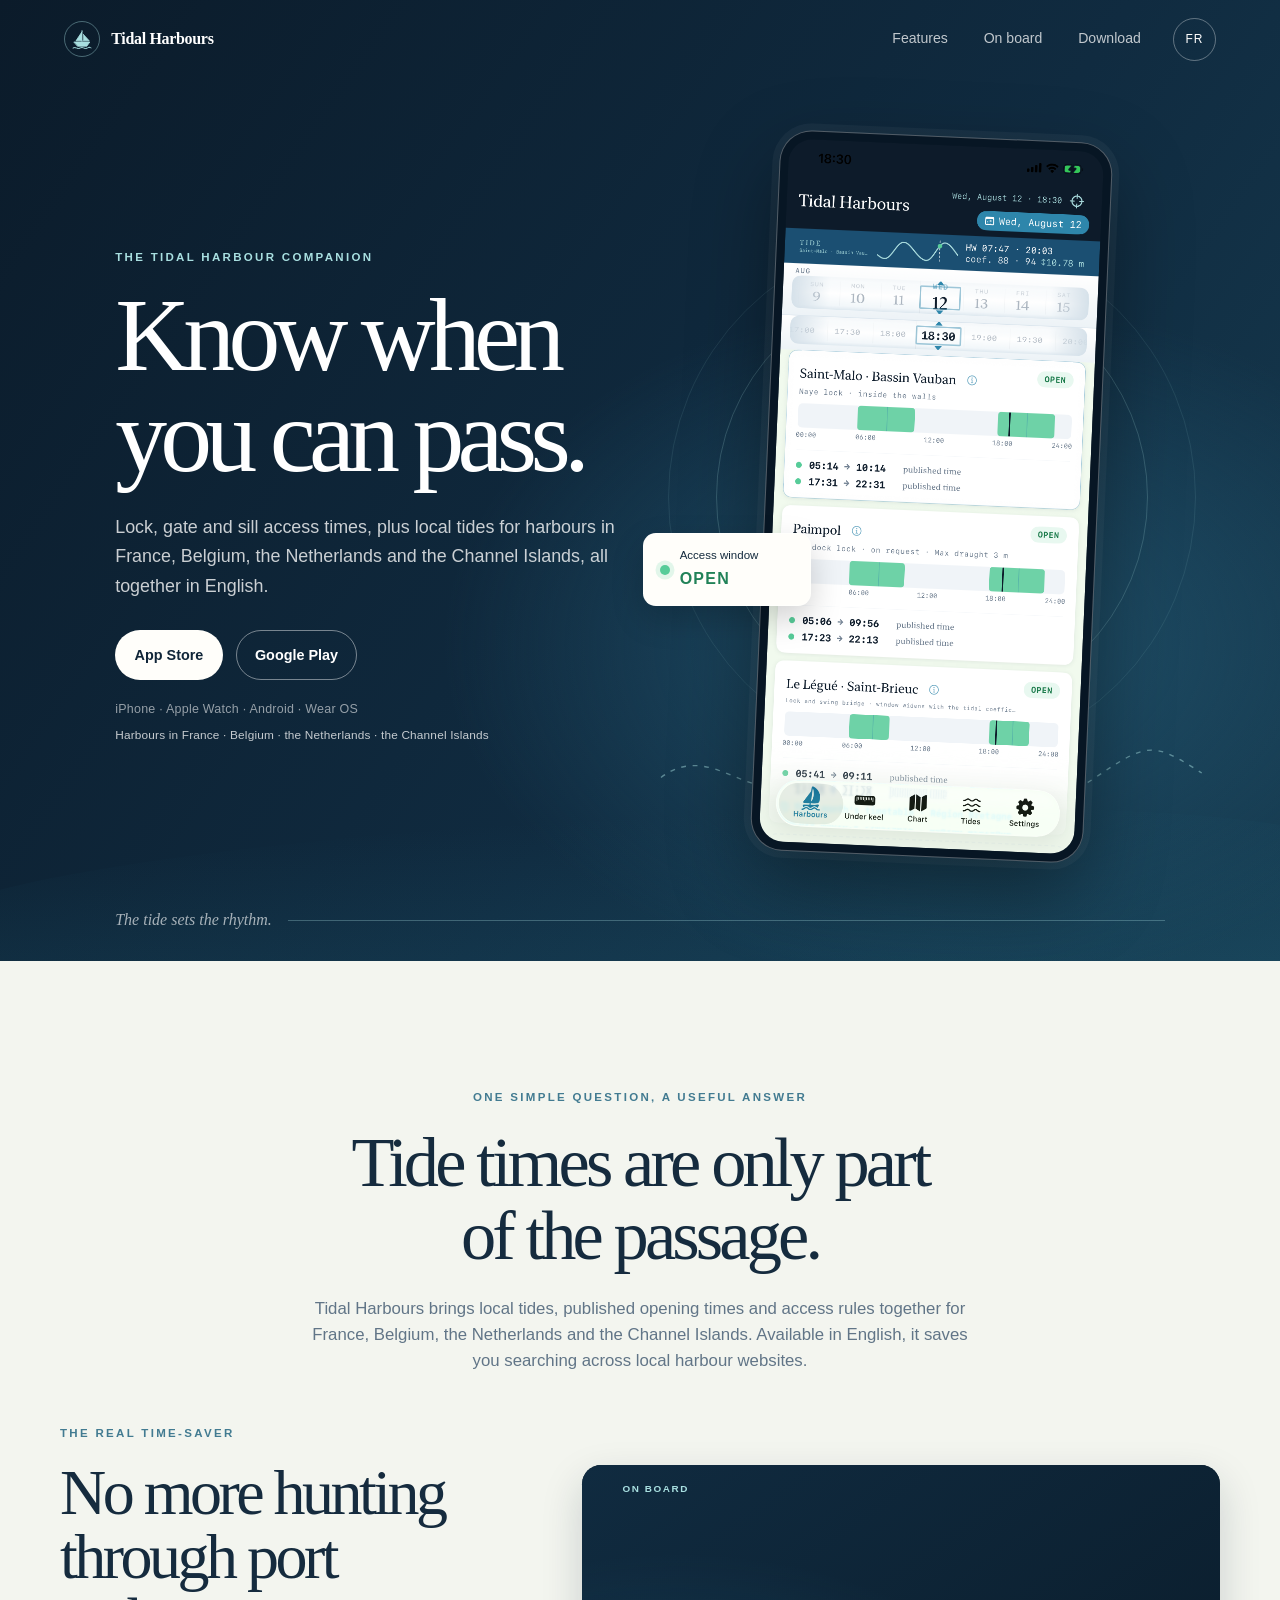
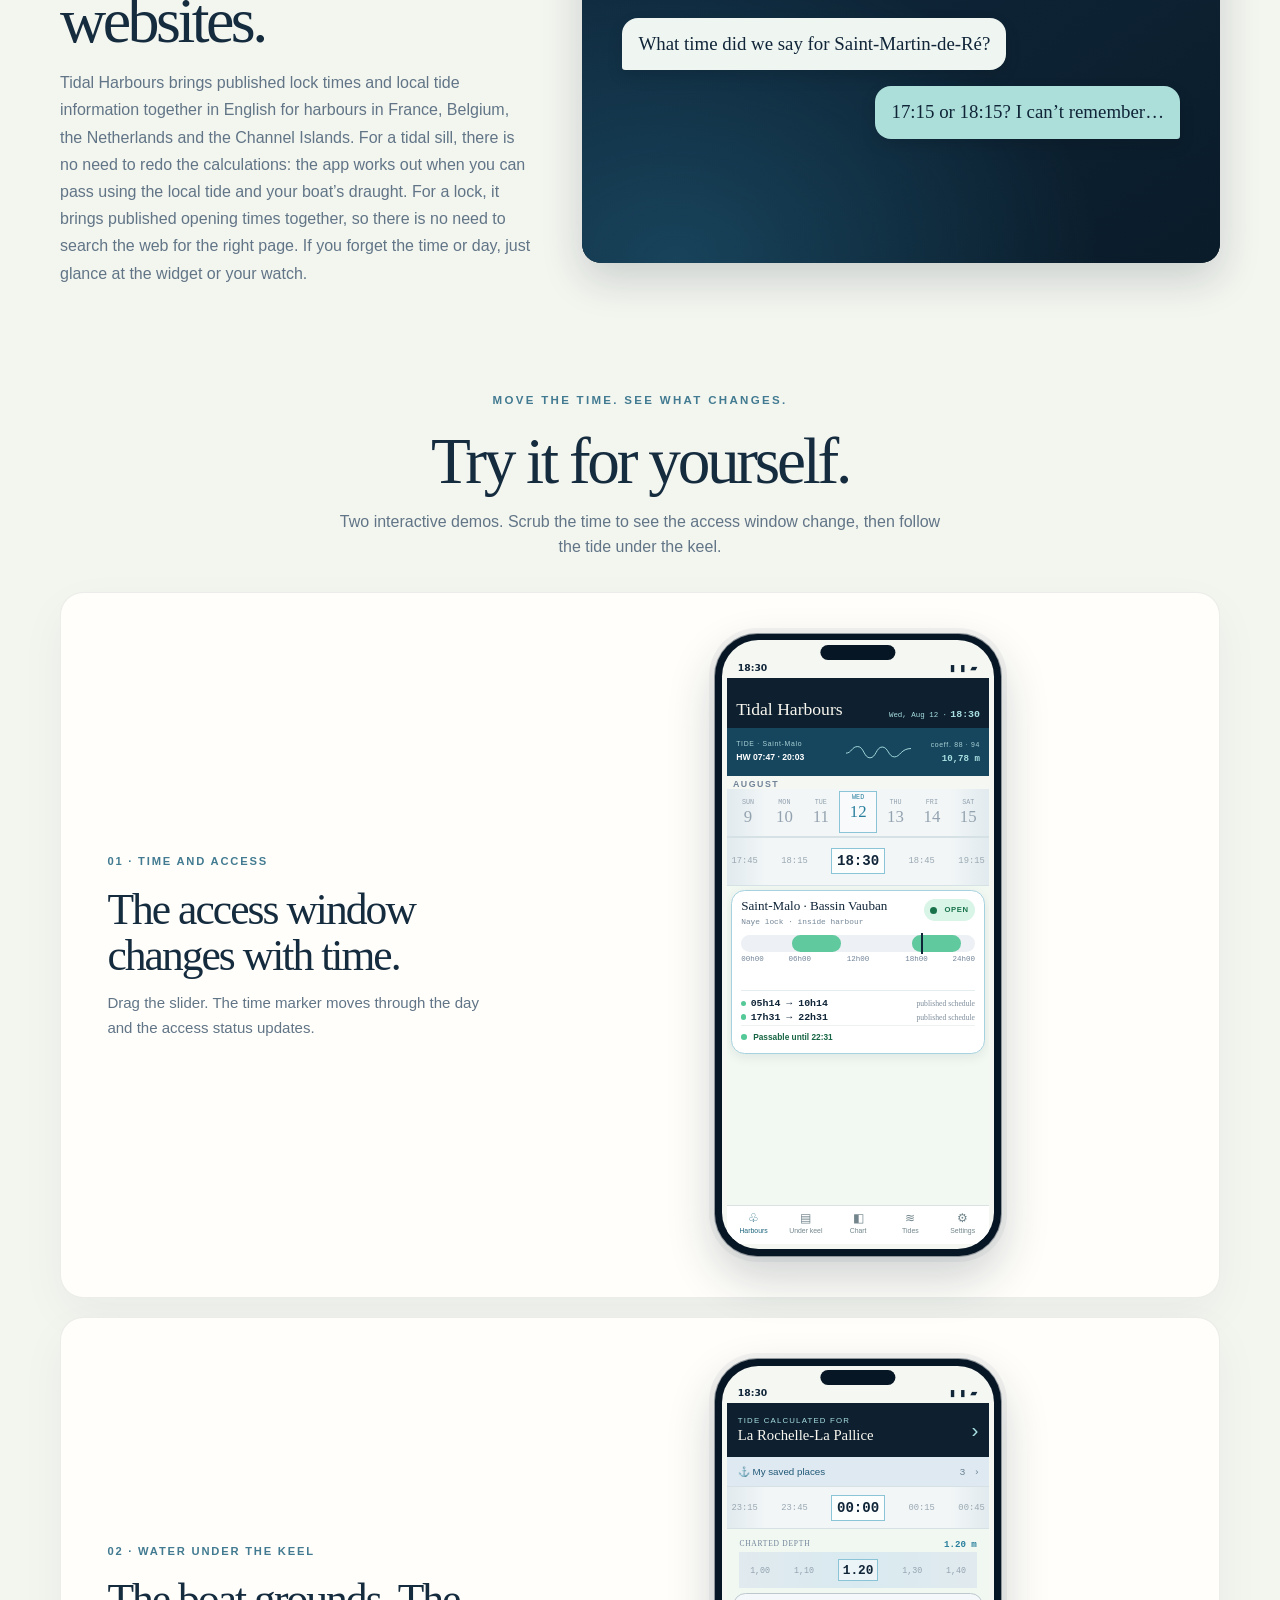
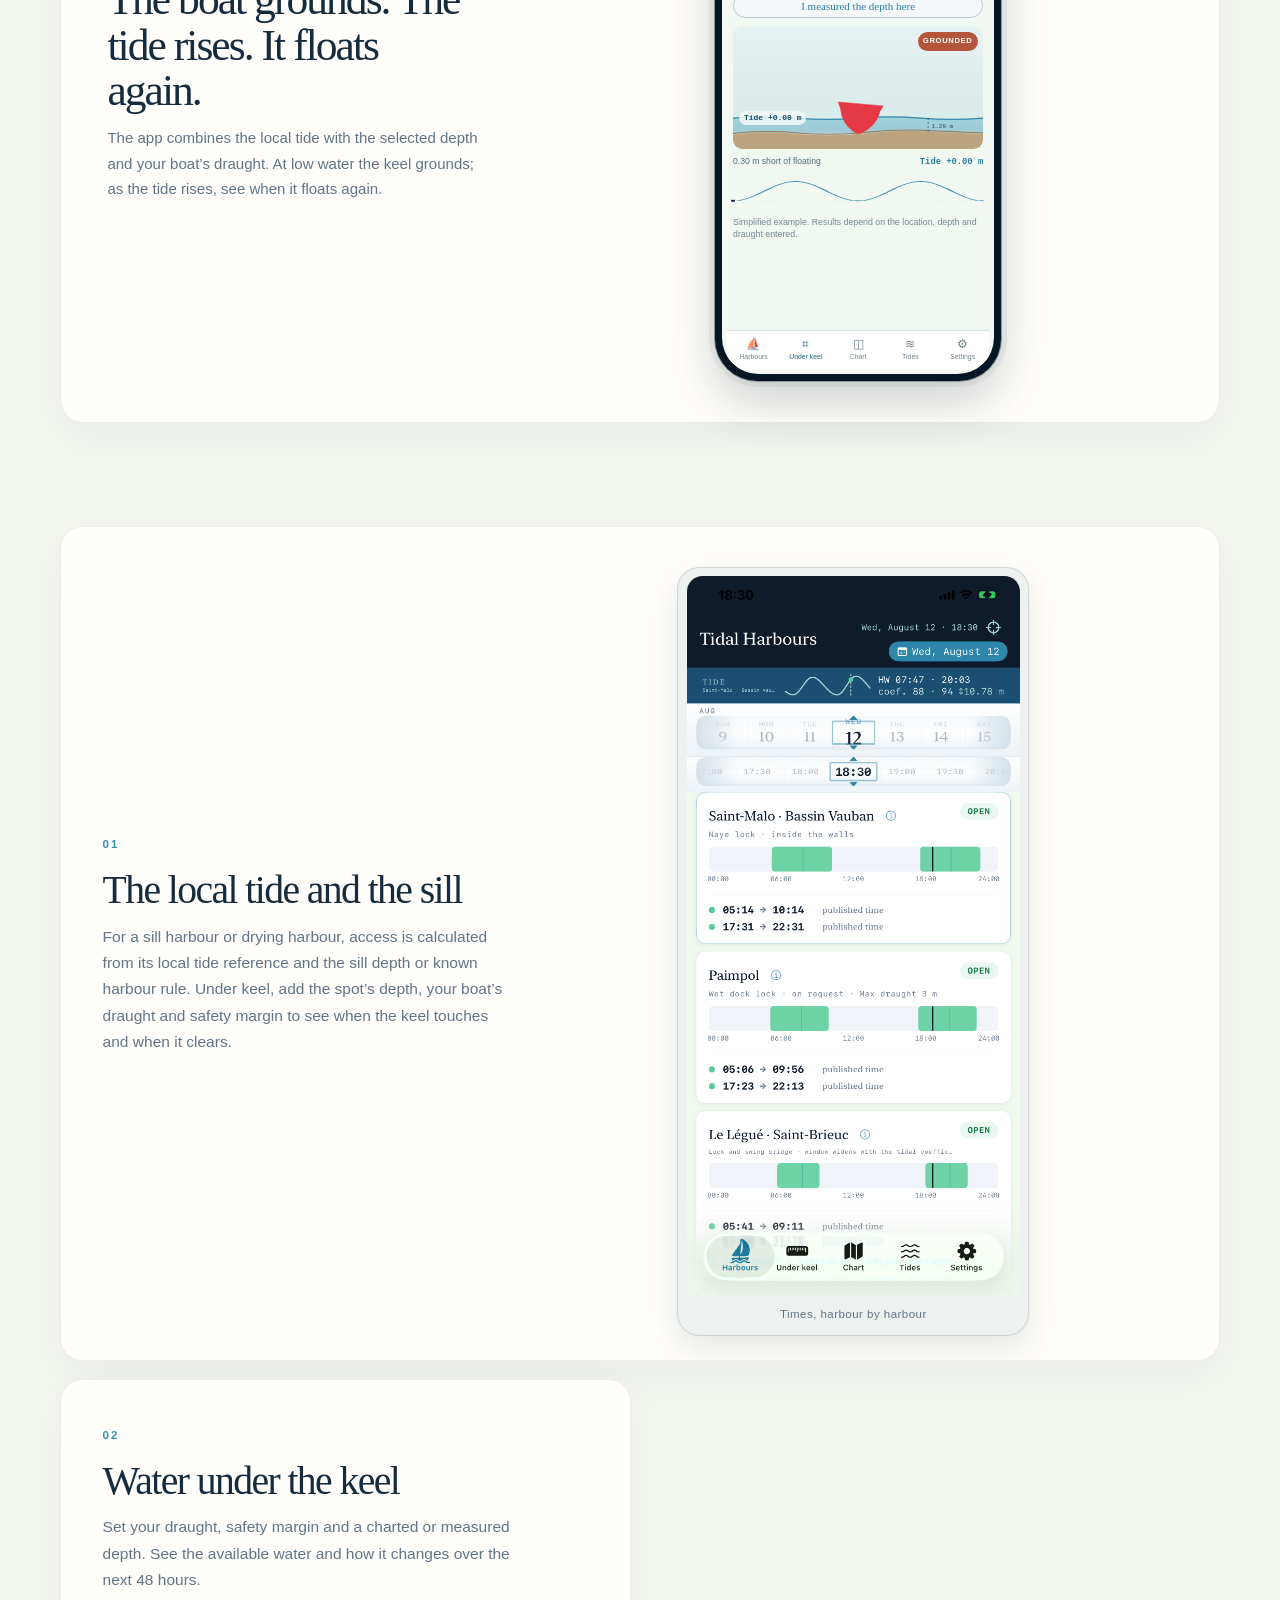
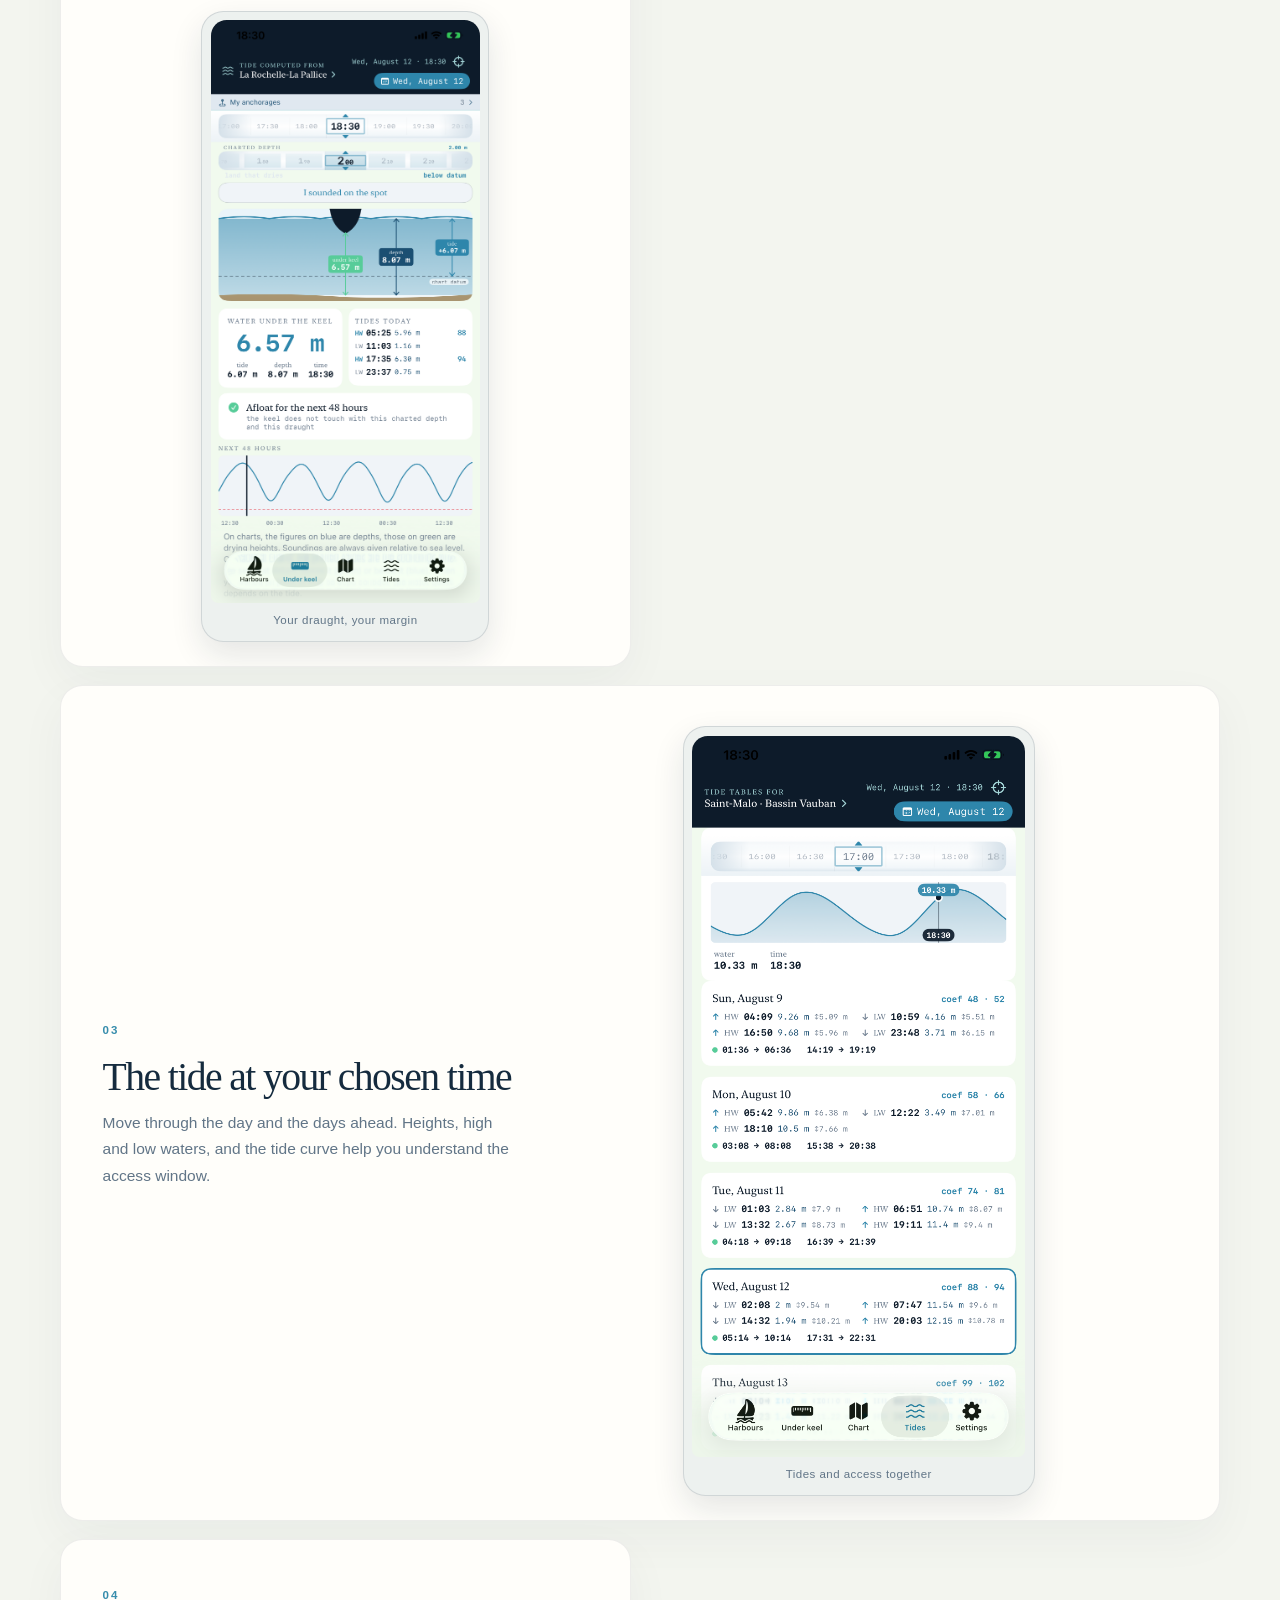
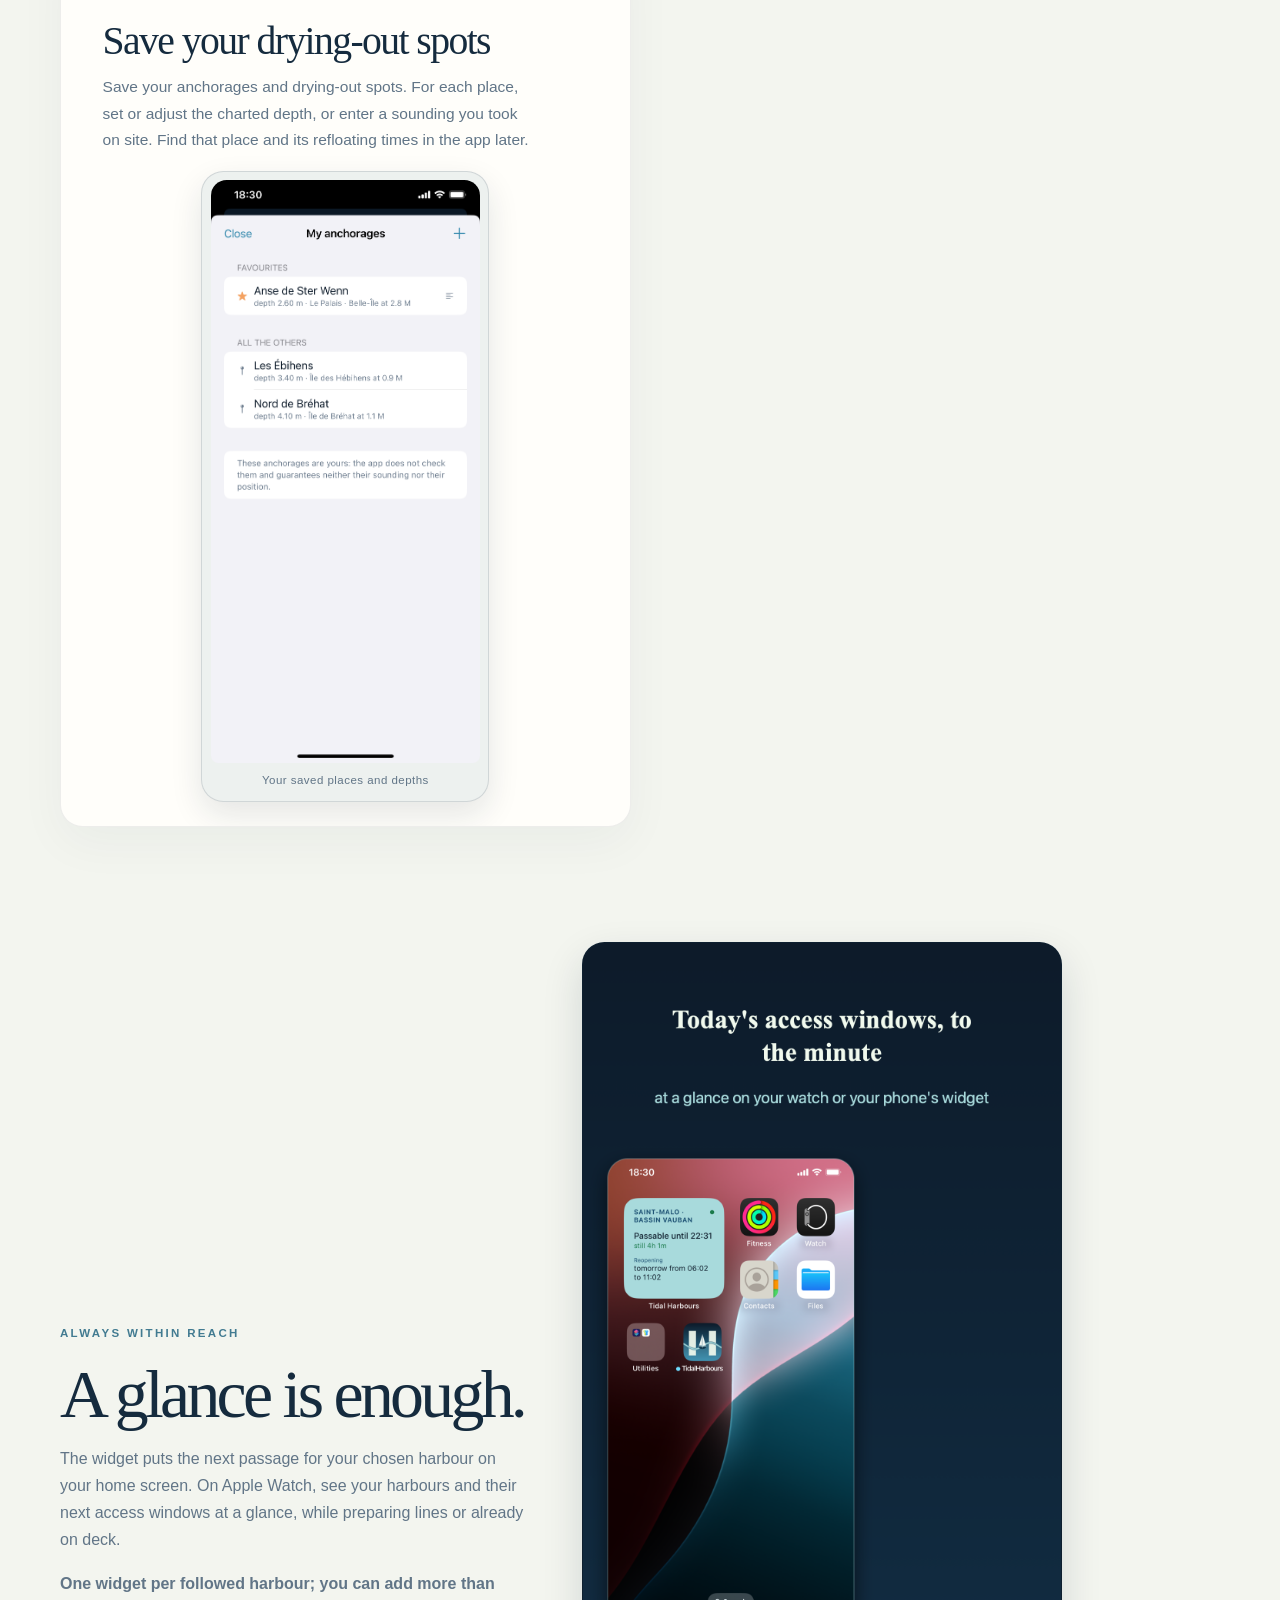
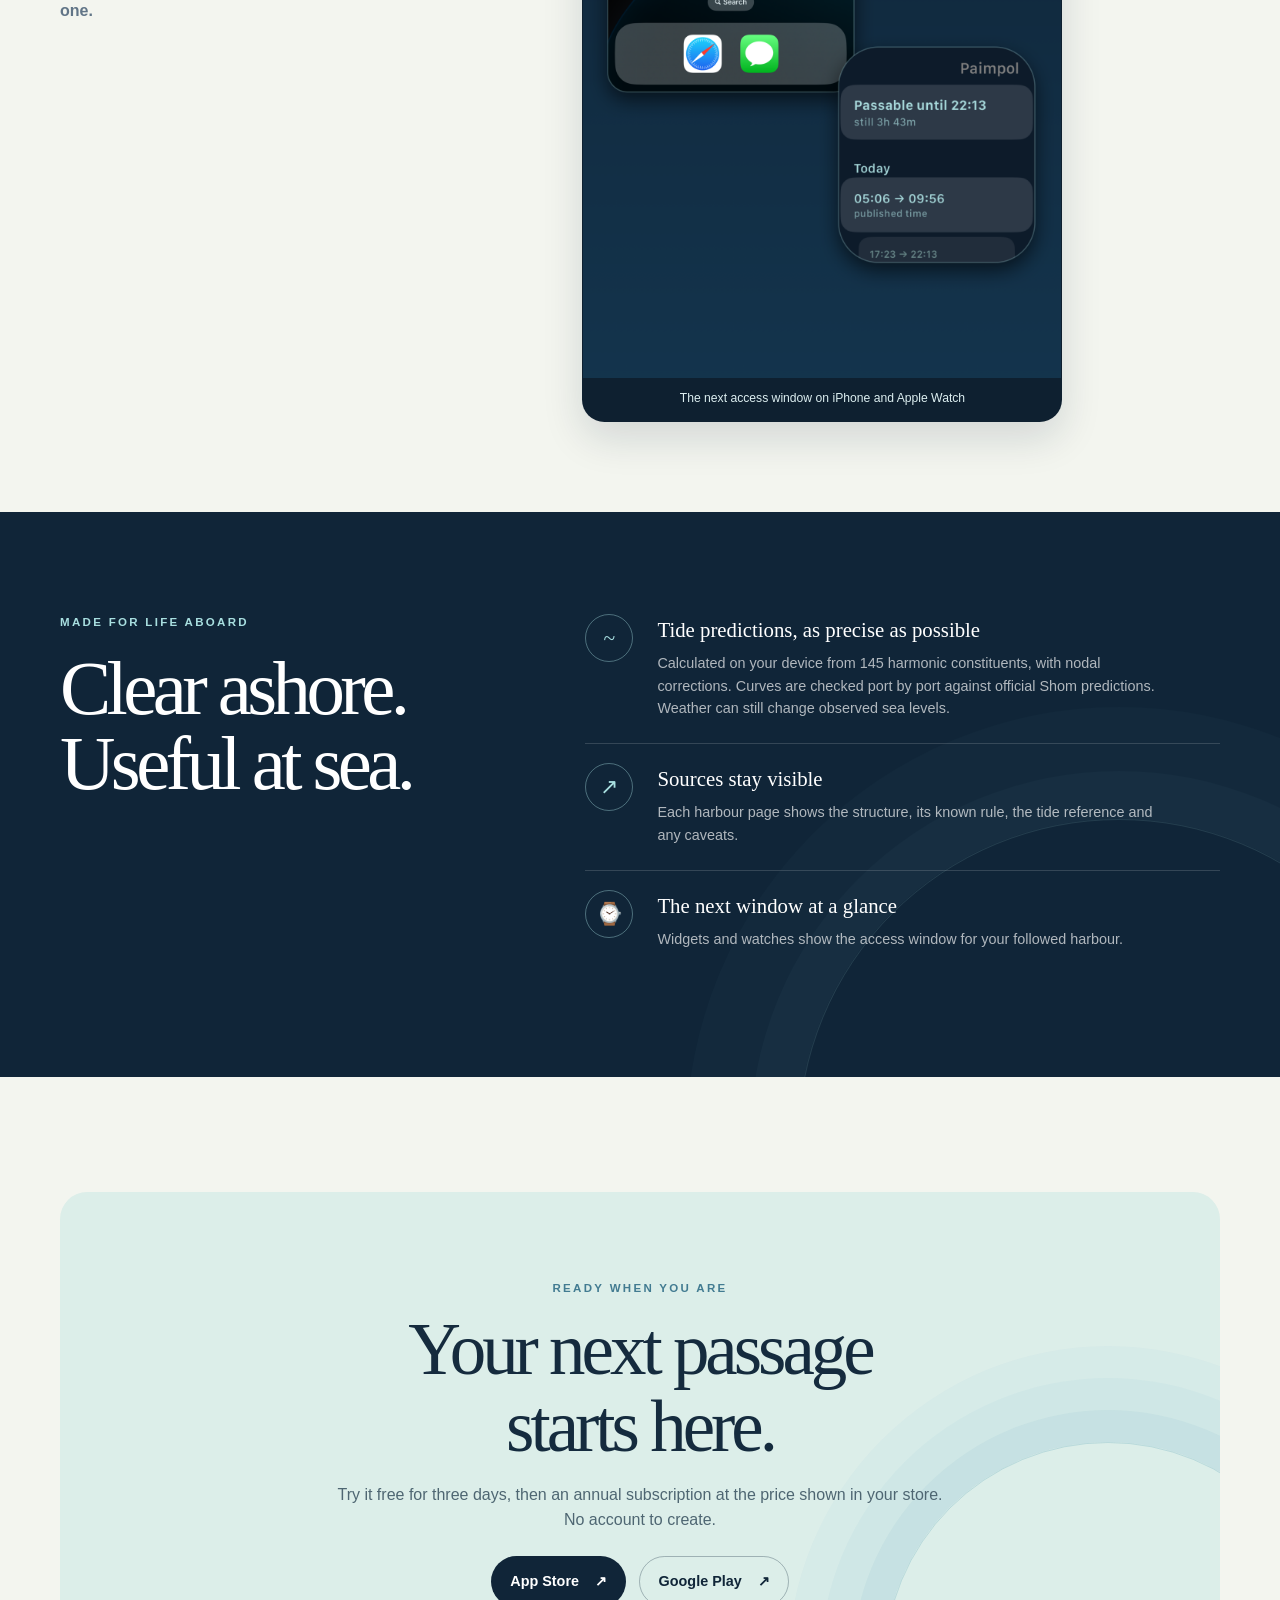
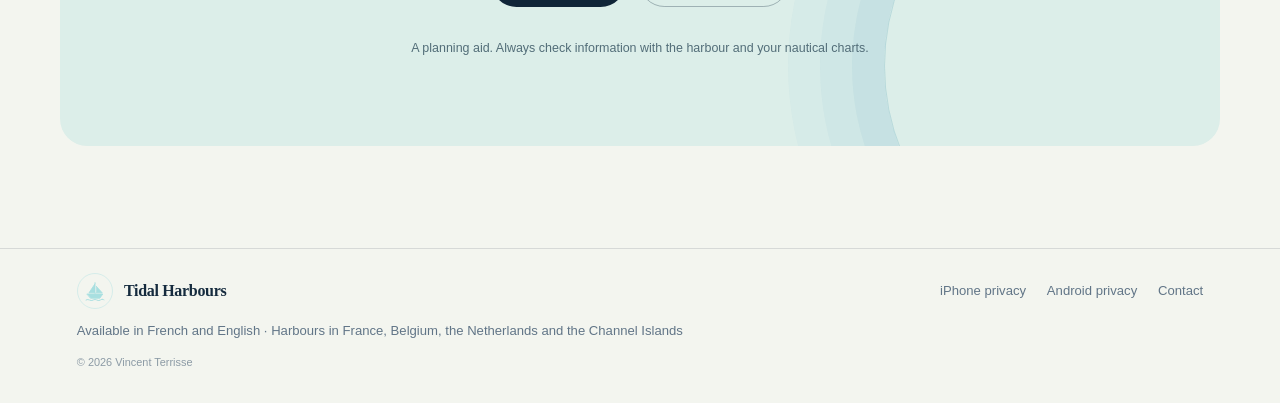
==== commit 06aae8a8: "Clarify sill access calculation copy" ====
--- a/app/index.html
+++ b/app/index.html
@@ -6,11 +6,11 @@
   <meta name="theme-color" content="#102538">
   <meta name="description" content="Ports à marée réunit les horaires d’accès et les marées des ports situés en France, en Belgique, aux Pays-Bas et dans les îles Anglo-Normandes.">
   <meta property="og:type" content="website">
-  <meta property="og:title" content="Ports à marée — Savoir quand on passe">
+  <meta property="og:title" content="Ports à marée : Savoir quand on passe">
   <meta property="og:description" content="Horaires d’accès et marées des ports en France, en Belgique, aux Pays-Bas et dans les îles Anglo-Normandes.">
   <meta property="og:url" content="https://portsamaree.github.io/app/">
   <meta property="og:image" content="https://portsamaree.github.io/app/assets/partage.png">
-  <title>Ports à marée — Savoir quand on passe</title>
+  <title>Ports à marée : Savoir quand on passe</title>
   <link rel="stylesheet" href="style.css">
   <script defer src="app.js"></script>
 </head>
@@ -35,7 +35,7 @@
       <div class="hero-copy">
         <p class="eyebrow" data-fr="L’app du passage à la marée" data-en="The tidal harbour companion">L’app du passage à la marée</p>
         <h1 data-fr="Savoir quand<br>on passe." data-en="Know when<br>you can pass.">Savoir quand<br>on passe.</h1>
-        <p class="hero-lede" data-fr="Écluses, portes de bassin et seuils : retrouvez les horaires d’accès et les marées des ports situés en France, en Belgique, aux Pays-Bas et dans les îles Anglo-Normandes." data-en="Lock, gate and sill access times, plus local tides for harbours in France, Belgium, the Netherlands and the Channel Islands — all together in English.">Écluses, portes de bassin et seuils : retrouvez les horaires d’accès et les marées des ports situés en France, en Belgique, aux Pays-Bas et dans les îles Anglo-Normandes.</p>
+        <p class="hero-lede" data-fr="Écluses, portes de bassin et seuils : retrouvez les horaires d’accès et les marées des ports situés en France, en Belgique, aux Pays-Bas et dans les îles Anglo-Normandes." data-en="Lock, gate and sill access times, plus local tides for harbours in France, Belgium, the Netherlands and the Channel Islands, all together in English.">Écluses, portes de bassin et seuils : retrouvez les horaires d’accès et les marées des ports situés en France, en Belgique, aux Pays-Bas et dans les îles Anglo-Normandes.</p>
         <div class="hero-actions">
           <a class="button button-light" href="https://apps.apple.com/app/id6799664370" target="_blank" rel="noopener" data-fr="App Store" data-en="App Store">App Store <span aria-hidden="true">↗</span></a>
           <a class="button button-outline" href="https://play.google.com/store/apps/details?id=fr.portsamaree" target="_blank" rel="noopener" data-fr="Google Play" data-en="Google Play">Google Play <span aria-hidden="true">↗</span></a>
@@ -61,7 +61,7 @@
     </section>
 
     <section class="story section-wrap" id="gain-de-temps" aria-labelledby="story-title">
-      <div class="story-copy"><p class="eyebrow eyebrow-dark" data-fr="Le vrai gain de temps" data-en="The real time-saver">Le vrai gain de temps</p><h2 id="story-title" data-fr="Plus besoin de se souvenir où on l’a lu." data-en="No more hunting through port websites.">Plus besoin de se souvenir où on l’a lu.</h2><p data-fr="Pour un port à seuil, plus besoin de refaire les calculs : l’app établit le passage à partir de la marée du lieu. Pour une écluse, elle rassemble les horaires publiés — fini de fouiller le Web pour retrouver la bonne page. Et si on a oublié l’heure ou le jour, un coup d’œil au widget ou à la montre suffit." data-en="For harbours in France, Belgium, the Netherlands and the Channel Islands, Tidal Harbours brings published lock times and local tide information together in English. For a tidal sill, the app works out the access window from the local tide; for a lock, it keeps published opening times handy. When you forget the time or day, glance at the widget or watch.">Pour un port à seuil, plus besoin de refaire les calculs : l’app établit le passage à partir de la marée du lieu. Pour une écluse, elle rassemble les horaires publiés — fini de fouiller le Web pour retrouver la bonne page. Et si on a oublié l’heure ou le jour, un coup d’œil au widget ou à la montre suffit.</p></div>
+      <div class="story-copy"><p class="eyebrow eyebrow-dark" data-fr="Le vrai gain de temps" data-en="The real time-saver">Le vrai gain de temps</p><h2 id="story-title" data-fr="Plus besoin de se souvenir où on l’a lu." data-en="No more hunting through port websites.">Plus besoin de se souvenir où on l’a lu.</h2><p data-fr="Pour un port à seuil, plus besoin de refaire les calculs : l’app établit le passage à partir de la marée du lieu et du tirant d’eau du bateau. Pour une écluse, elle rassemble les horaires publiés : fini de fouiller le Web pour retrouver la bonne page. Et si on a oublié l’heure ou le jour, un coup d’œil au widget ou à la montre suffit." data-en="Tidal Harbours brings published lock times and local tide information together in English for harbours in France, Belgium, the Netherlands and the Channel Islands. For a tidal sill, there is no need to redo the calculations: the app works out when you can pass using the local tide and your boat’s draught. For a lock, it brings published opening times together, so there is no need to search the web for the right page. If you forget the time or day, just glance at the widget or your watch.">Pour un port à seuil, plus besoin de refaire les calculs : l’app établit le passage à partir de la marée du lieu et du tirant d’eau du bateau. Pour une écluse, elle rassemble les horaires publiés : fini de fouiller le Web pour retrouver la bonne page. Et si on a oublié l’heure ou le jour, un coup d’œil au widget ou à la montre suffit.</p></div>
       <div class="story-player" data-story-player role="group" aria-label="Scène animée : chercher l’horaire d’une écluse sans réseau" data-fr-label="Scène animée : chercher l’horaire d’une écluse sans réseau" data-en-label="Animated scene: looking up a lock time without signal">
         <div class="story-screen" aria-live="off">
           <div class="story-frame is-active" data-story-frame="0"><span class="story-scene-label" data-fr="À bord" data-en="On board">À bord</span><div class="chat-line chat-in"><b data-fr="On avait dit quelle heure pour Saint-Martin-de-Ré ?" data-en="What time did we say for Saint-Martin-de-Ré?">On avait dit quelle heure pour Saint-Martin-de-Ré ?</b></div><div class="chat-line chat-out"><b data-fr="17h15 ou 18h15 ? Je ne sais plus…" data-en="17:15 or 18:15? I can’t remember…">17h15 ou 18h15 ? Je ne sais plus…</b></div></div>
--- a/app/style.css
+++ b/app/style.css
@@ -52,7 +52,7 @@
 
 .hero-visual { position: relative; display: grid; place-items: center; min-height: 34rem; }
 .phone-frame { position: relative; z-index: 2; width: clamp(13.5rem, 26vw, 21.25rem); aspect-ratio: 1290 / 2796; padding: .44rem; overflow: hidden; border: 1px solid rgba(255,255,255,.3); border-radius: 2rem; background: #071624; box-shadow: 0 2rem 5rem rgba(0,0,0,.4), 0 0 0 7px rgba(255,255,255,.045); transform: rotate(2.5deg); animation: float 7s ease-in-out infinite; }
-.phone-shot { display: block; width: 100%; height: 100%; border-radius: 1.62rem; object-fit: cover; }
+.phone-shot { display: block; width: calc(100% - .12rem); height: calc(100% - .12rem); margin: .06rem; border-radius: 1.5rem; object-fit: fill; }
 .water-orbit { position: absolute; z-index: 1; width: 27rem; aspect-ratio: 1; border: 1px solid rgba(168,223,224,.22); border-radius: 50%; }
 .orbit-one { animation: orbit 36s linear infinite; }
 .orbit-two { width: 33rem; border-color: rgba(168,223,224,.1); animation: orbit 50s linear infinite reverse; }
@@ -248,7 +248,7 @@
   .coverage-note { font-size: .66rem; line-height: 1.5; }
   .hero-visual { min-height: 28rem; margin-top: 1rem; }
   .phone-frame { width: min(57vw, 16rem); border-radius: 1.6rem; }
-  .phone-shot { border-radius: 1.28rem; }
+  .phone-shot { border-radius: 1.18rem; }
   .water-orbit { width: 20rem; }
   .orbit-two { width: 24rem; }
   .floating-note { left: max(0rem, calc(50% - 12rem)); top: 57%; }
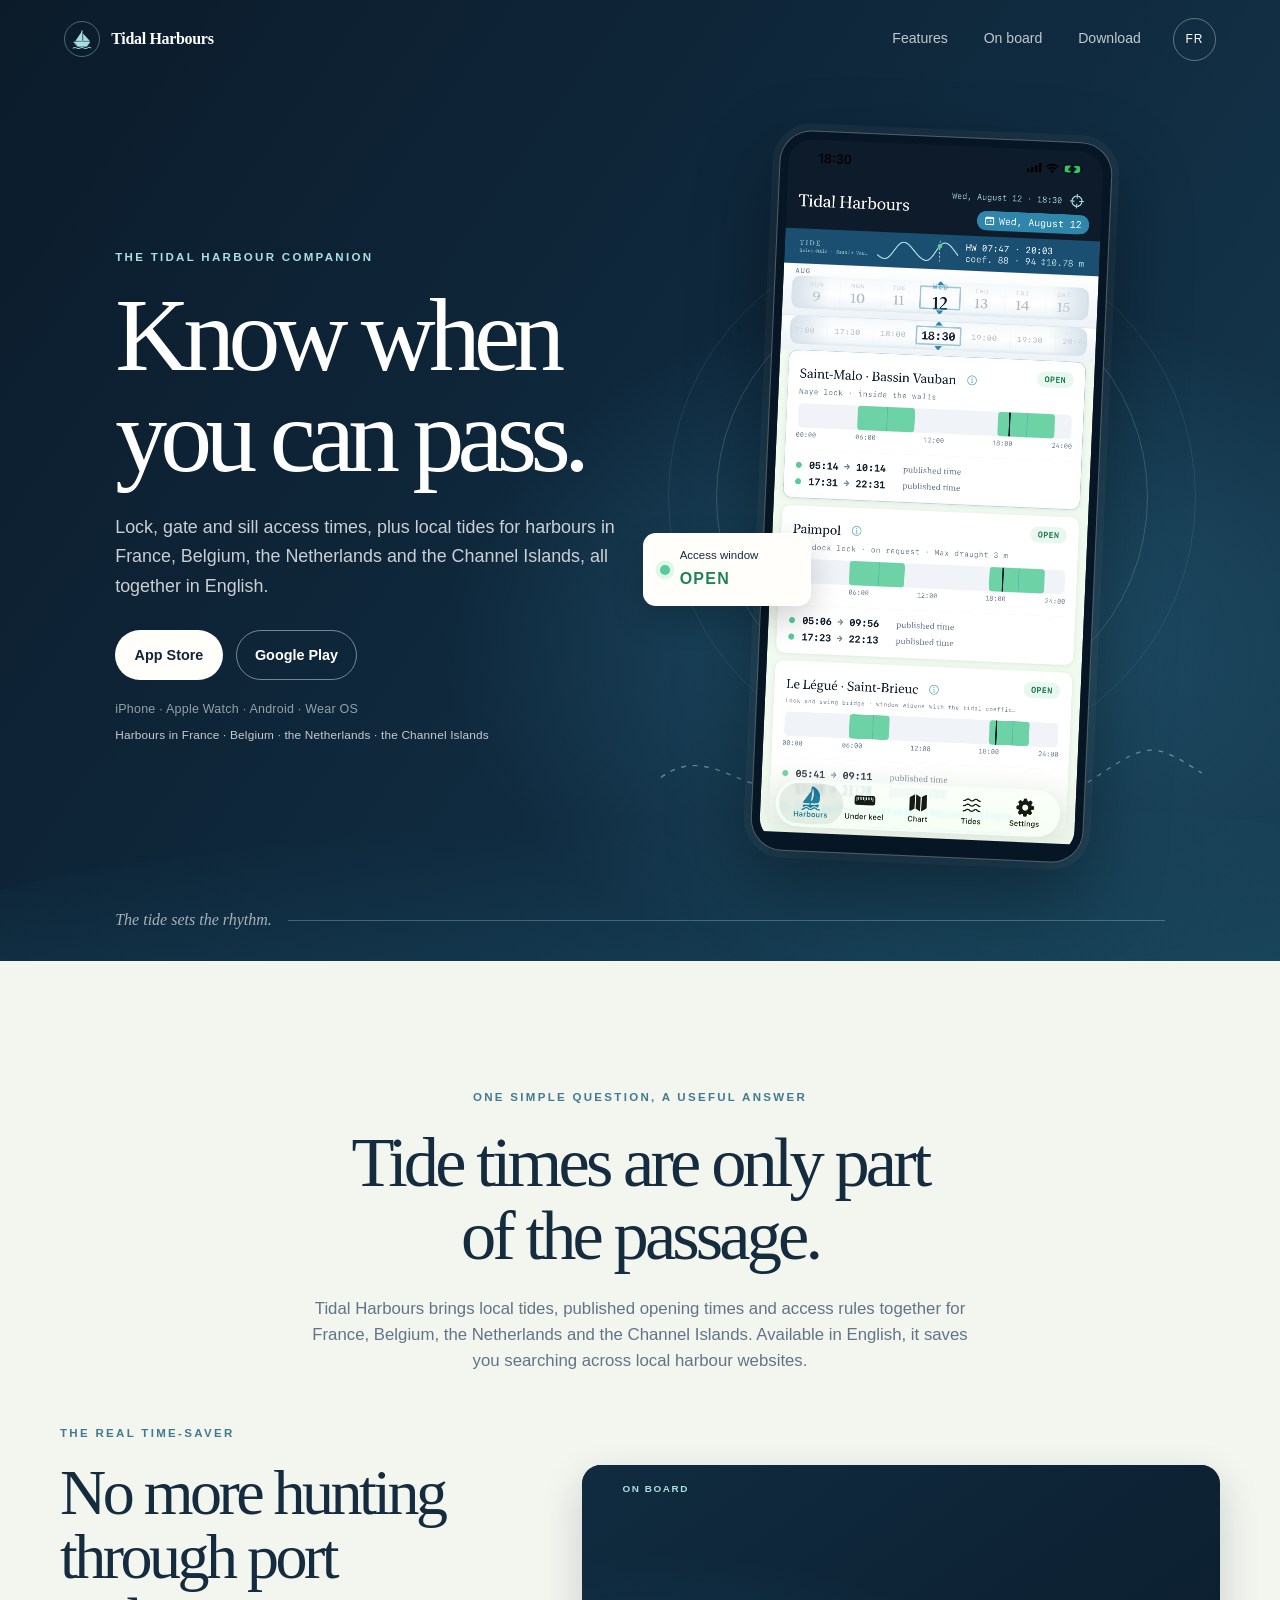
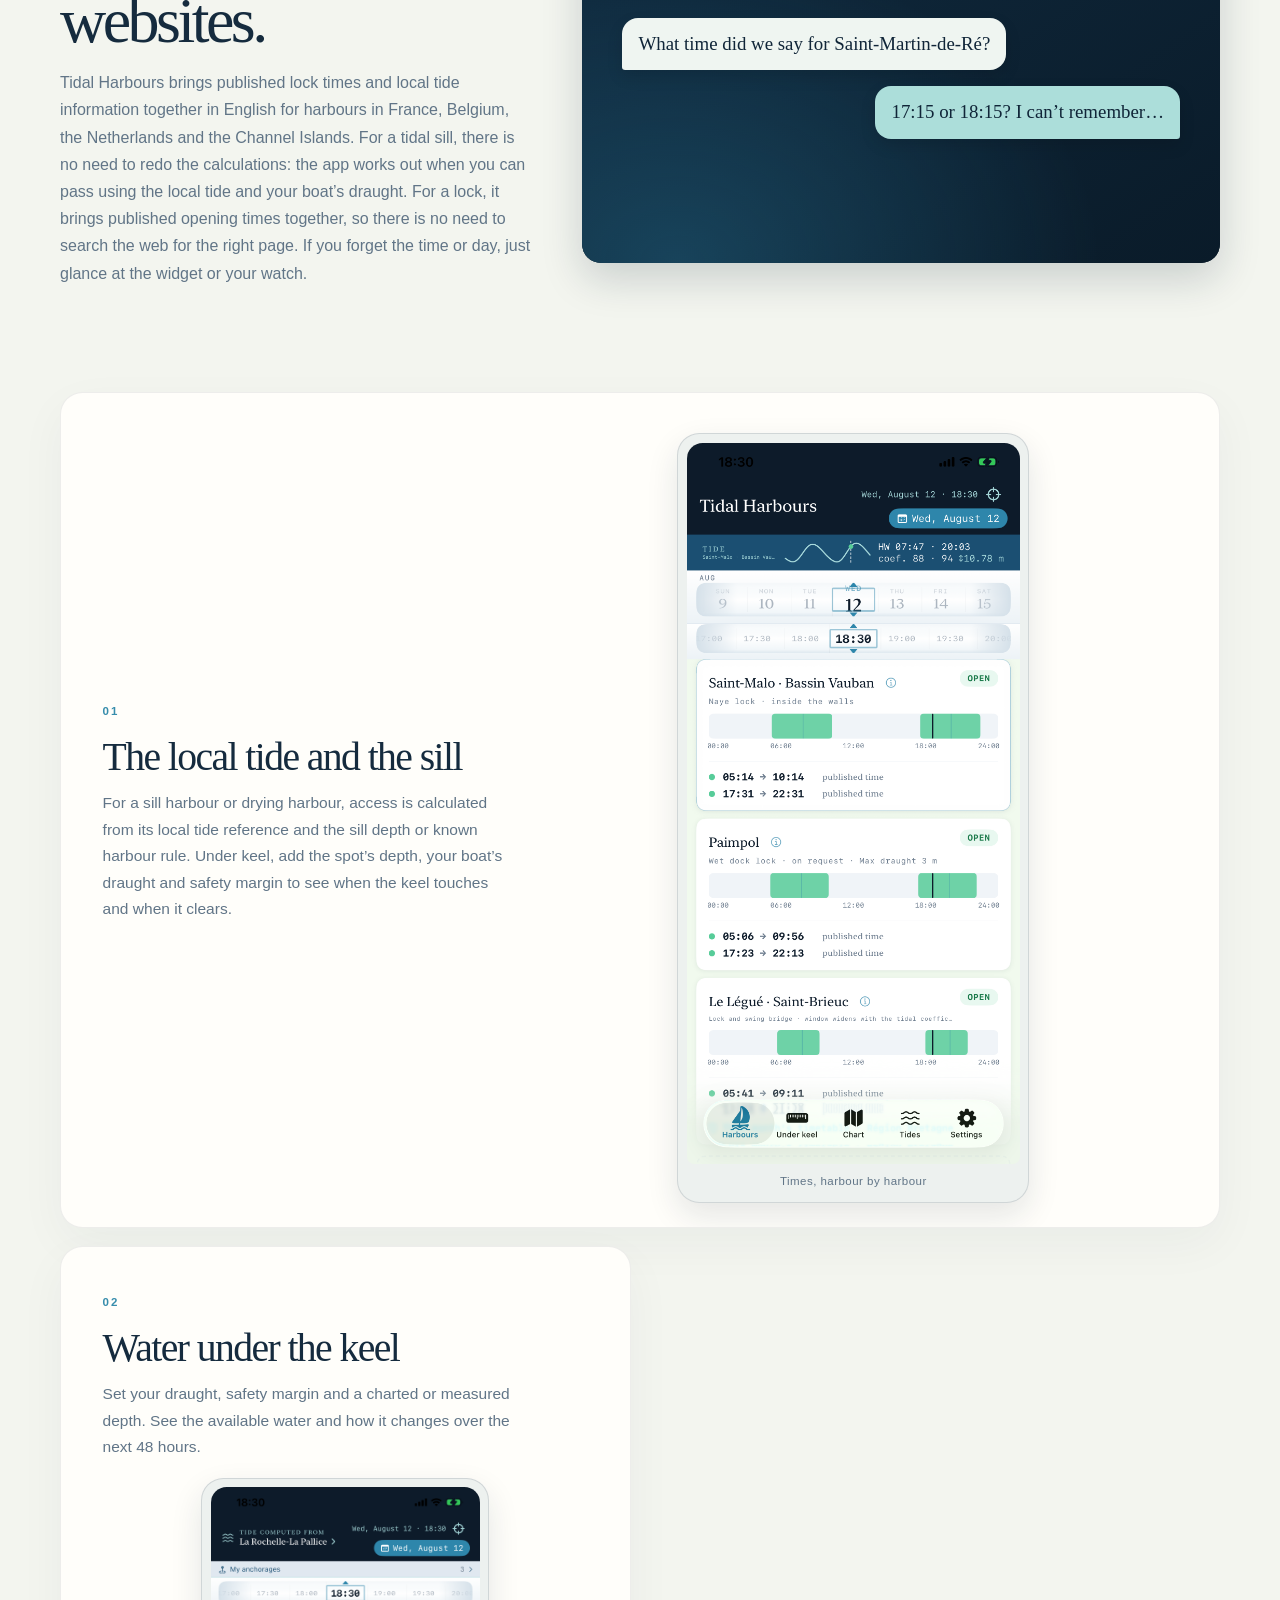
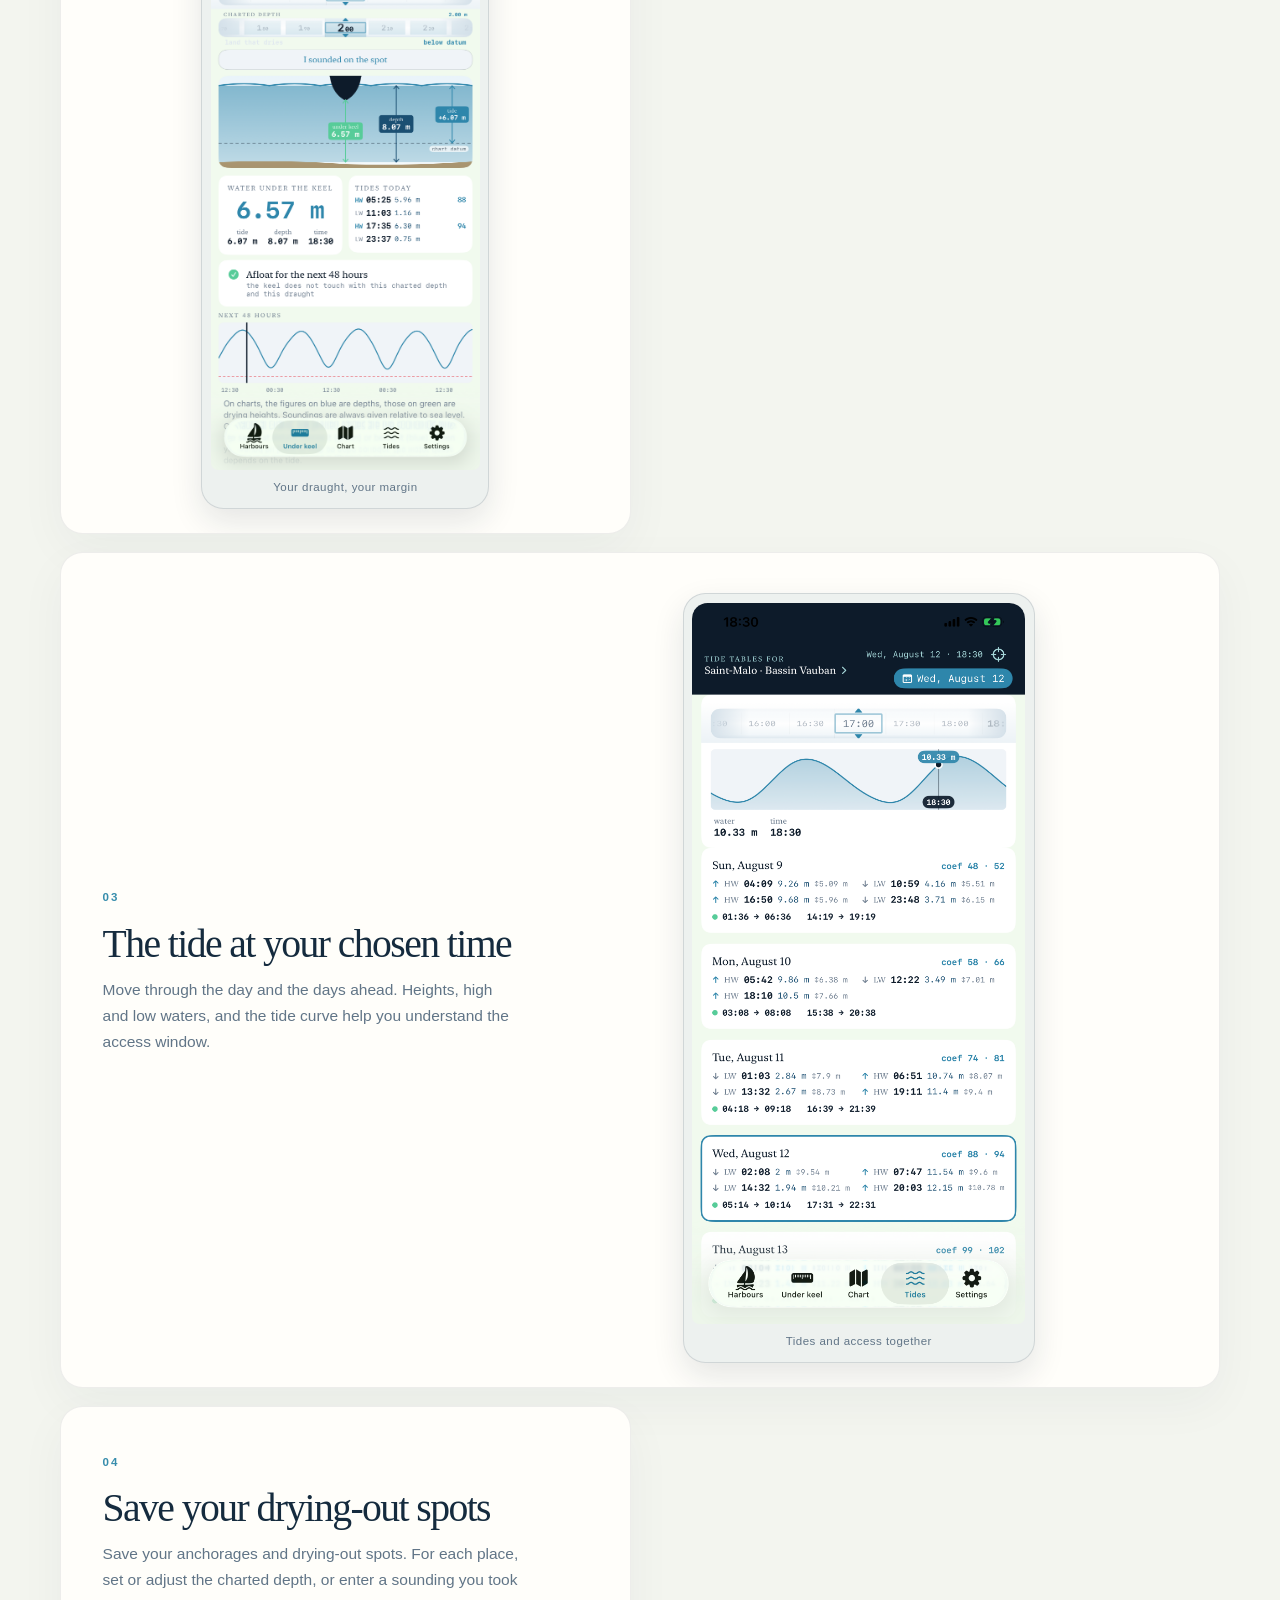
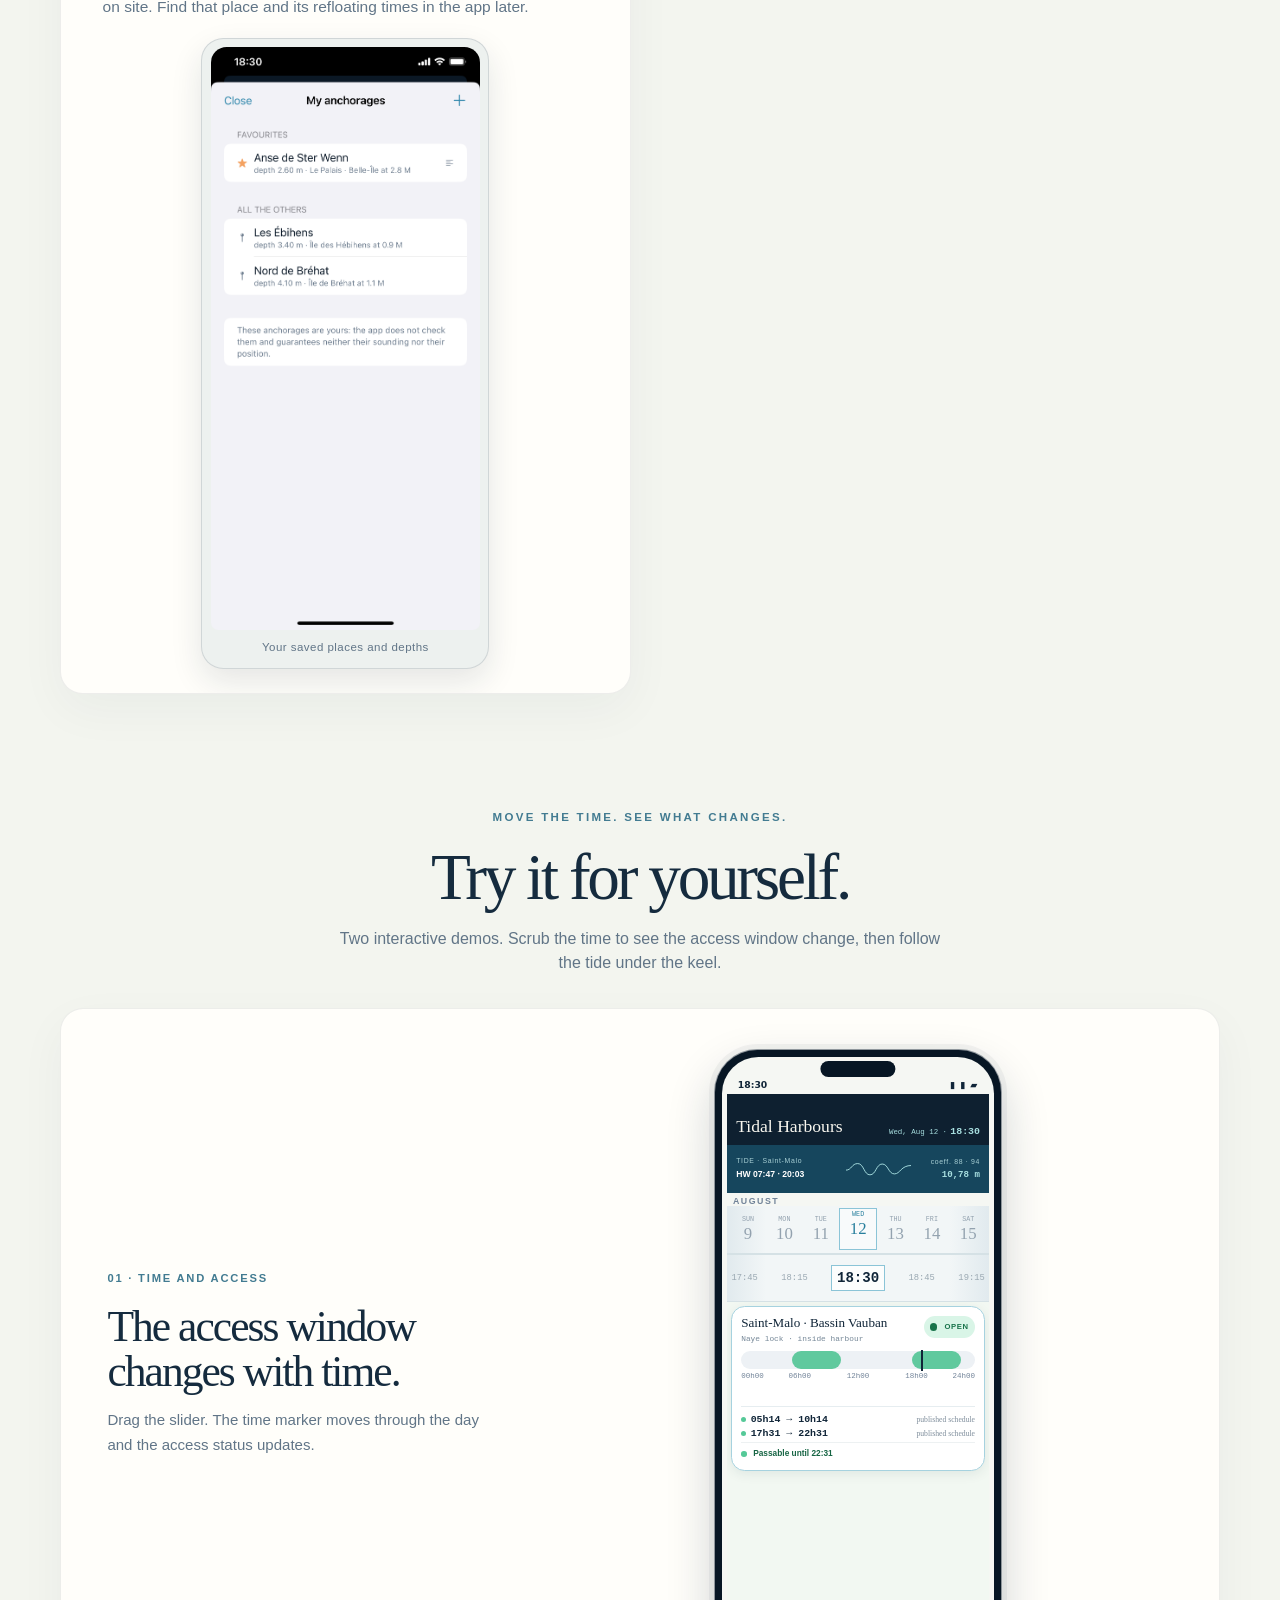
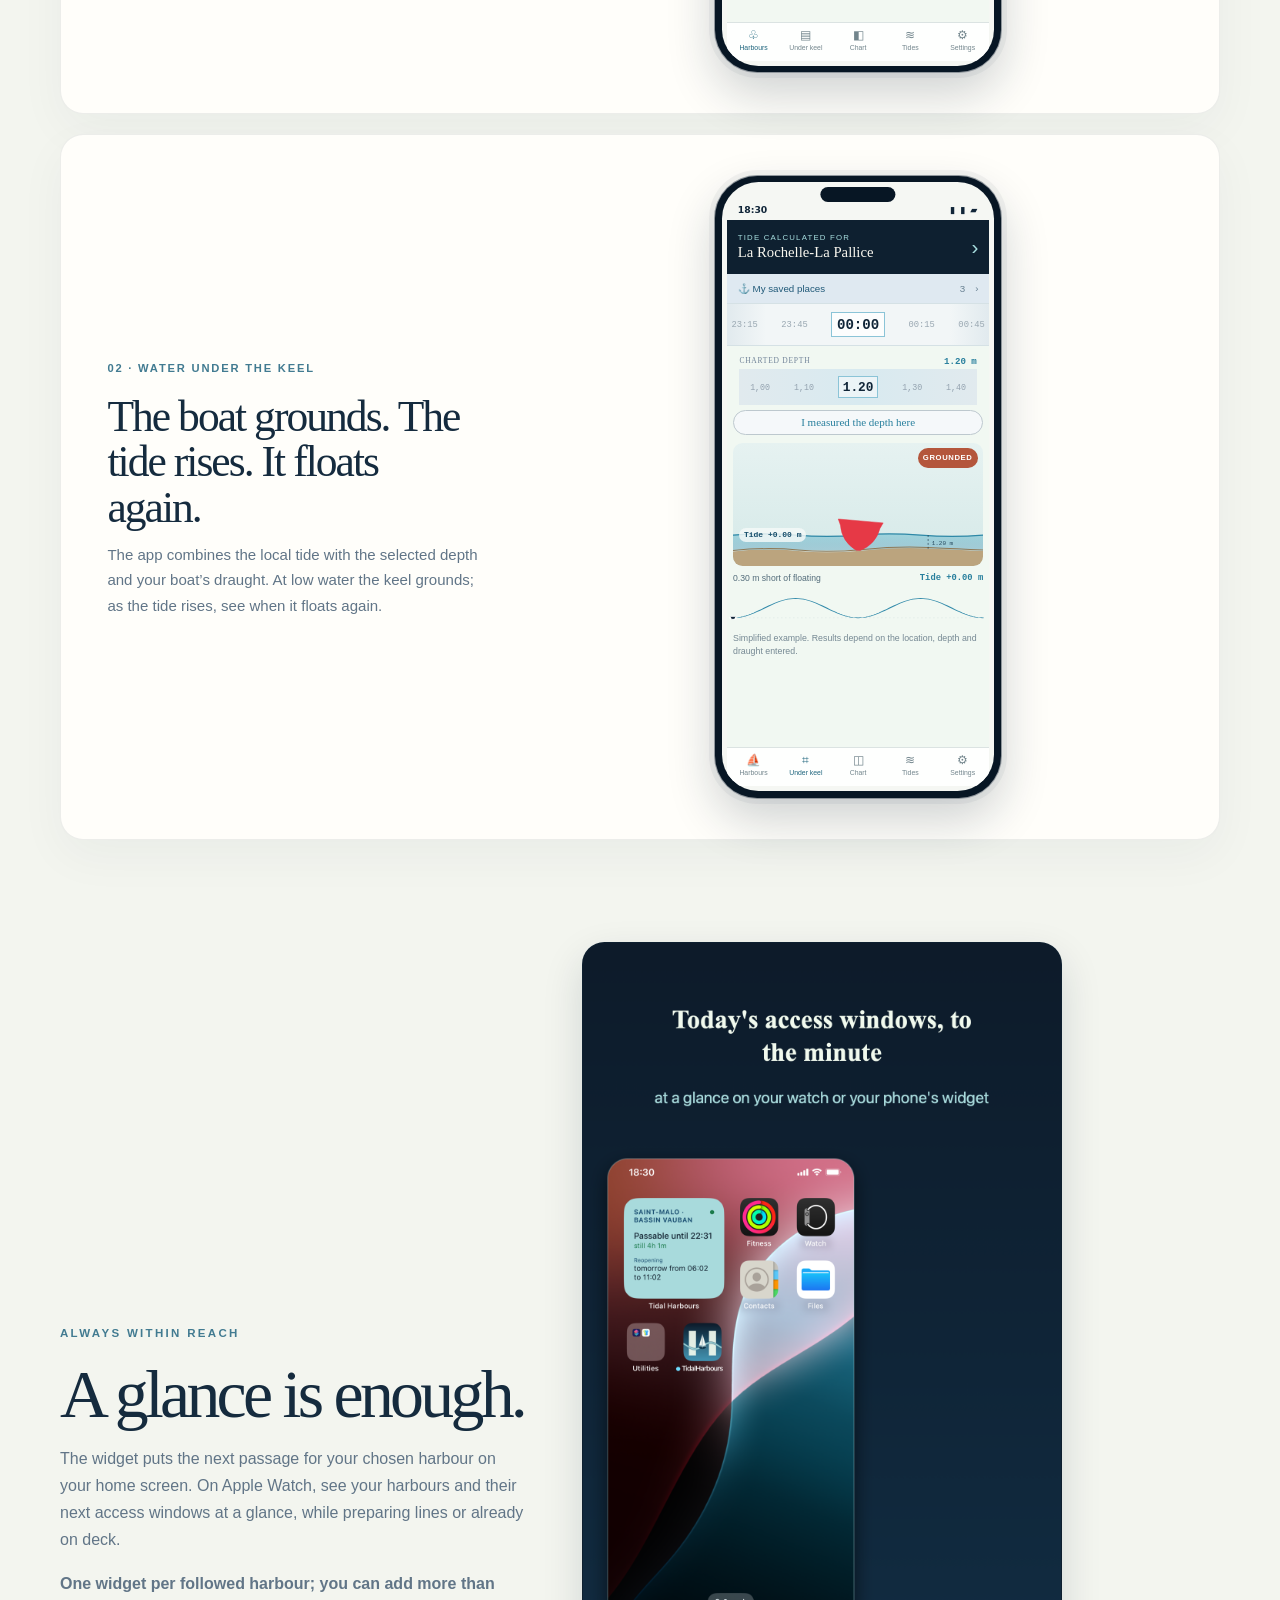
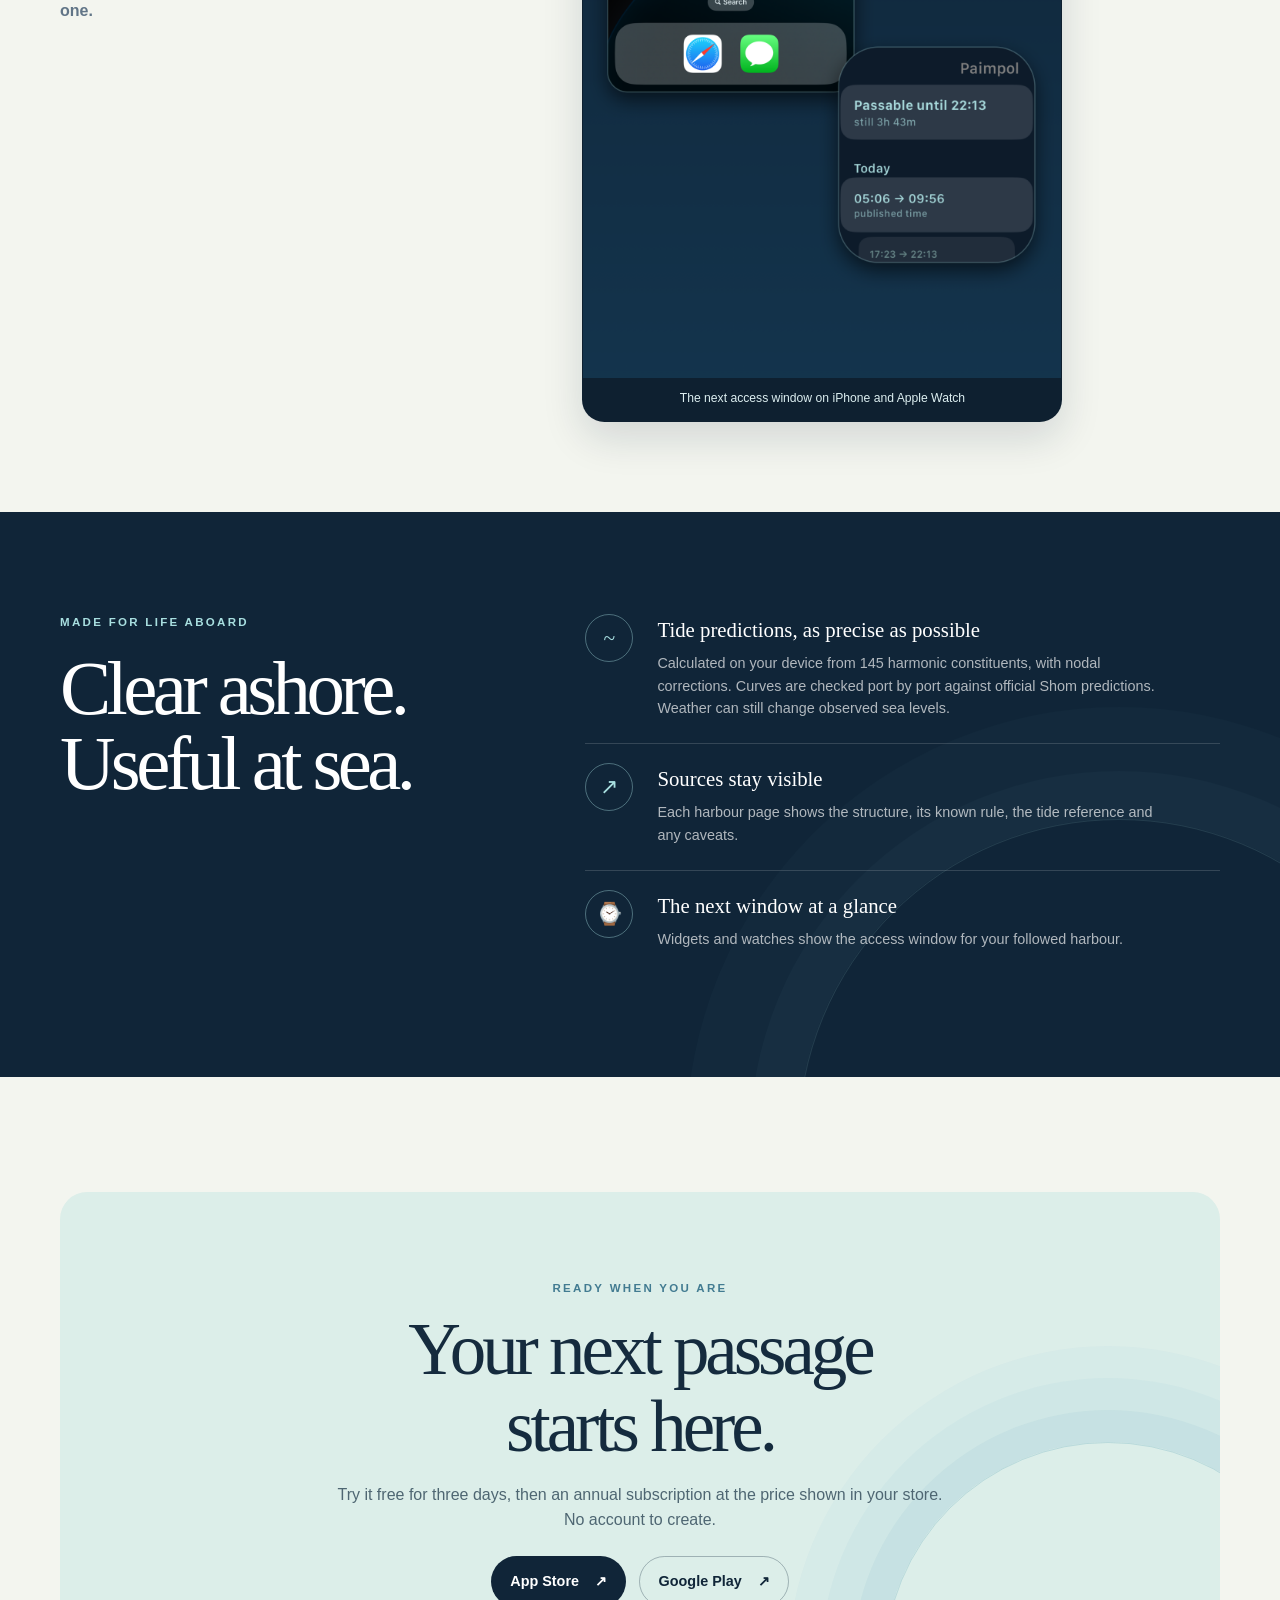
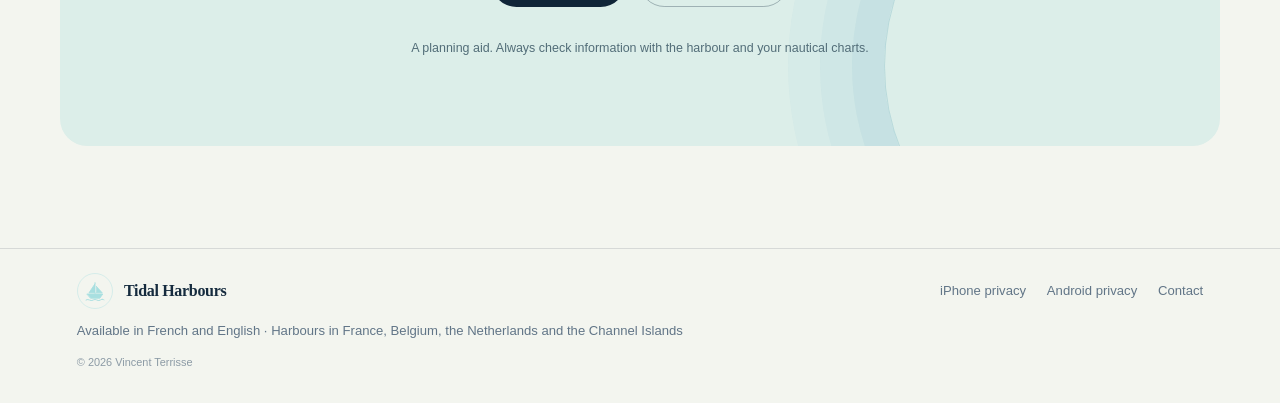
==== commit 5e0d9eb0: "Move interactive demos after feature overview" ====
--- a/app/index.html
+++ b/app/index.html
@@ -71,6 +71,25 @@
           <div class="story-frame story-app-final" data-story-frame="4"><div class="story-outro-copy"><span class="story-scene-label" data-fr="La prochaine fois…" data-en="Next time…">La prochaine fois…</span><p data-fr="Si seulement ils avaient eu" data-en="If only they’d had">Si seulement ils avaient eu</p><strong data-fr="Ports à marée" data-en="Tidal Harbours">Ports à marée</strong></div><div class="story-phone"><img class="story-app-image" src="assets/ports-fr.png" data-fr-src="assets/ports-fr.png" data-en-src="assets/ports-en.png" data-fr-alt="Écran de l’application Ports à marée" data-en-alt="Tidal Harbours app screen" alt="Écran de l’application Ports à marée"></div></div>
         </div>
       </div>
+    </section>
+
+    <section class="feature-grid section-wrap" aria-label="Fonctions de l’application" data-fr-label="Fonctions de l’application" data-en-label="App features">
+      <article class="feature-card feature-large reveal">
+        <div class="feature-copy"><span class="feature-number">01</span><h3 data-fr="La marée du lieu et le seuil" data-en="The local tide and the sill">La marée du lieu et le seuil</h3><p data-fr="Pour un port à seuil ou un port d’échouage, l’accès est calculé avec la marée de sa référence locale et la cote du seuil ou la règle connue du port. Sous quille, ajoutez la sonde de l’endroit, le tirant d’eau et votre marge de sécurité : vous voyez quand la quille touche et quand elle se dégage." data-en="For a sill harbour or drying harbour, access is calculated from its local tide reference and the sill depth or known harbour rule. Under keel, add the spot’s depth, your boat’s draught and safety margin to see when the keel touches and when it clears.">Pour un port à seuil ou un port d’échouage, l’accès est calculé avec la marée de sa référence locale et la cote du seuil ou la règle connue du port. Sous quille, ajoutez la sonde de l’endroit, le tirant d’eau et votre marge de sécurité : vous voyez quand la quille touche et quand elle se dégage.</p></div>
+        <figure class="shot-card"><img src="assets/ports-fr.png" data-fr-src="assets/ports-fr.png" data-en-src="assets/ports-en.png" alt="Liste de ports et créneaux d’accès"><figcaption data-fr="Les heures, port par port" data-en="Times, harbour by harbour">Les heures, port par port</figcaption></figure>
+      </article>
+      <article class="feature-card reveal">
+        <figure class="shot-card"><img src="assets/sous-quille-fr.png" data-fr-src="assets/sous-quille-fr.png" data-en-src="assets/sous-keel-en.png" alt="Calcul de la hauteur d’eau sous la quille"><figcaption data-fr="Votre tirant, votre marge" data-en="Your draught, your margin">Votre tirant, votre marge</figcaption></figure>
+        <div class="feature-copy"><span class="feature-number">02</span><h3 data-fr="De l’eau sous la quille" data-en="Water under the keel">De l’eau sous la quille</h3><p data-fr="Renseignez le tirant d’eau, la marge de sécurité et une sonde relevée sur la carte ou sur place. Voyez la hauteur d’eau et l’évolution sur 48 heures." data-en="Set your draught, safety margin and a charted or measured depth. See the available water and how it changes over the next 48 hours.">Renseignez le tirant d’eau, la marge de sécurité et une sonde relevée sur la carte ou sur place. Voyez la hauteur d’eau et l’évolution sur 48 heures.</p></div>
+      </article>
+      <article class="feature-card feature-wide reveal">
+        <div class="feature-copy"><span class="feature-number">03</span><h3 data-fr="La marée à l’heure choisie" data-en="The tide at your chosen time">La marée à l’heure choisie</h3><p data-fr="Faites défiler la journée et les jours à venir. Les hauteurs, les pleines et basses mers et la courbe vous aident à lire la fenêtre de passage." data-en="Move through the day and the days ahead. Heights, high and low waters, and the tide curve help you understand the access window.">Faites défiler la journée et les jours à venir. Les hauteurs, les pleines et basses mers et la courbe vous aident à lire la fenêtre de passage.</p></div>
+        <figure class="shot-card"><img src="assets/marees-fr.png" data-fr-src="assets/marees-fr.png" data-en-src="assets/tides-en.png" alt="Annuaire des marées et créneaux"><figcaption data-fr="Marées et créneaux ensemble" data-en="Tides and access together">Marées et créneaux ensemble</figcaption></figure>
+      </article>
+      <article class="feature-card feature-saved reveal">
+        <div class="feature-copy"><span class="feature-number">04</span><h3 data-fr="Gardez vos lieux d’échouage" data-en="Save your drying-out spots">Gardez vos lieux d’échouage</h3><p data-fr="Enregistrez vos mouillages et vos coins de port à sec. Pour chaque endroit, choisissez ou modifiez la sonde lue sur la carte, ou saisissez un relevé fait sur place. Retrouvez ensuite ce lieu et ses heures de flottaison dans l’app." data-en="Save your anchorages and drying-out spots. For each place, set or adjust the charted depth, or enter a sounding you took on site. Find that place and its refloating times in the app later.">Enregistrez vos mouillages et vos coins de port à sec. Pour chaque endroit, choisissez ou modifiez la sonde lue sur la carte, ou saisissez un relevé fait sur place. Retrouvez ensuite ce lieu et ses heures de flottaison dans l’app.</p></div>
+        <figure class="shot-card"><img src="assets/mouillages-fr.png" data-fr-src="assets/mouillages-fr.png" data-en-src="assets/mouillages-en.png" data-fr-alt="Liste de mouillages enregistrés dans l’application" data-en-alt="List of saved anchorages in the app" alt="Liste de mouillages enregistrés dans l’application"><figcaption data-fr="Vos endroits, vos sondes" data-en="Your saved places and depths">Vos endroits, vos sondes</figcaption></figure>
+      </article>
     </section>
 
     <section class="try-it section-wrap" aria-labelledby="demo-title">
@@ -154,25 +173,6 @@
       </article>
     </section>
 
-    <section class="feature-grid section-wrap" aria-label="Fonctions de l’application" data-fr-label="Fonctions de l’application" data-en-label="App features">
-      <article class="feature-card feature-large reveal">
-        <div class="feature-copy"><span class="feature-number">01</span><h3 data-fr="La marée du lieu et le seuil" data-en="The local tide and the sill">La marée du lieu et le seuil</h3><p data-fr="Pour un port à seuil ou un port d’échouage, l’accès est calculé avec la marée de sa référence locale et la cote du seuil ou la règle connue du port. Sous quille, ajoutez la sonde de l’endroit, le tirant d’eau et votre marge de sécurité : vous voyez quand la quille touche et quand elle se dégage." data-en="For a sill harbour or drying harbour, access is calculated from its local tide reference and the sill depth or known harbour rule. Under keel, add the spot’s depth, your boat’s draught and safety margin to see when the keel touches and when it clears.">Pour un port à seuil ou un port d’échouage, l’accès est calculé avec la marée de sa référence locale et la cote du seuil ou la règle connue du port. Sous quille, ajoutez la sonde de l’endroit, le tirant d’eau et votre marge de sécurité : vous voyez quand la quille touche et quand elle se dégage.</p></div>
-        <figure class="shot-card"><img src="assets/ports-fr.png" data-fr-src="assets/ports-fr.png" data-en-src="assets/ports-en.png" alt="Liste de ports et créneaux d’accès"><figcaption data-fr="Les heures, port par port" data-en="Times, harbour by harbour">Les heures, port par port</figcaption></figure>
-      </article>
-      <article class="feature-card reveal">
-        <figure class="shot-card"><img src="assets/sous-quille-fr.png" data-fr-src="assets/sous-quille-fr.png" data-en-src="assets/sous-keel-en.png" alt="Calcul de la hauteur d’eau sous la quille"><figcaption data-fr="Votre tirant, votre marge" data-en="Your draught, your margin">Votre tirant, votre marge</figcaption></figure>
-        <div class="feature-copy"><span class="feature-number">02</span><h3 data-fr="De l’eau sous la quille" data-en="Water under the keel">De l’eau sous la quille</h3><p data-fr="Renseignez le tirant d’eau, la marge de sécurité et une sonde relevée sur la carte ou sur place. Voyez la hauteur d’eau et l’évolution sur 48 heures." data-en="Set your draught, safety margin and a charted or measured depth. See the available water and how it changes over the next 48 hours.">Renseignez le tirant d’eau, la marge de sécurité et une sonde relevée sur la carte ou sur place. Voyez la hauteur d’eau et l’évolution sur 48 heures.</p></div>
-      </article>
-      <article class="feature-card feature-wide reveal">
-        <div class="feature-copy"><span class="feature-number">03</span><h3 data-fr="La marée à l’heure choisie" data-en="The tide at your chosen time">La marée à l’heure choisie</h3><p data-fr="Faites défiler la journée et les jours à venir. Les hauteurs, les pleines et basses mers et la courbe vous aident à lire la fenêtre de passage." data-en="Move through the day and the days ahead. Heights, high and low waters, and the tide curve help you understand the access window.">Faites défiler la journée et les jours à venir. Les hauteurs, les pleines et basses mers et la courbe vous aident à lire la fenêtre de passage.</p></div>
-        <figure class="shot-card"><img src="assets/marees-fr.png" data-fr-src="assets/marees-fr.png" data-en-src="assets/tides-en.png" alt="Annuaire des marées et créneaux"><figcaption data-fr="Marées et créneaux ensemble" data-en="Tides and access together">Marées et créneaux ensemble</figcaption></figure>
-      </article>
-      <article class="feature-card feature-saved reveal">
-        <div class="feature-copy"><span class="feature-number">04</span><h3 data-fr="Gardez vos lieux d’échouage" data-en="Save your drying-out spots">Gardez vos lieux d’échouage</h3><p data-fr="Enregistrez vos mouillages et vos coins de port à sec. Pour chaque endroit, choisissez ou modifiez la sonde lue sur la carte, ou saisissez un relevé fait sur place. Retrouvez ensuite ce lieu et ses heures de flottaison dans l’app." data-en="Save your anchorages and drying-out spots. For each place, set or adjust the charted depth, or enter a sounding you took on site. Find that place and its refloating times in the app later.">Enregistrez vos mouillages et vos coins de port à sec. Pour chaque endroit, choisissez ou modifiez la sonde lue sur la carte, ou saisissez un relevé fait sur place. Retrouvez ensuite ce lieu et ses heures de flottaison dans l’app.</p></div>
-        <figure class="shot-card"><img src="assets/mouillages-fr.png" data-fr-src="assets/mouillages-fr.png" data-en-src="assets/mouillages-en.png" data-fr-alt="Liste de mouillages enregistrés dans l’application" data-en-alt="List of saved anchorages in the app" alt="Liste de mouillages enregistrés dans l’application"><figcaption data-fr="Vos endroits, vos sondes" data-en="Your saved places and depths">Vos endroits, vos sondes</figcaption></figure>
-      </article>
-    </section>
-
     <section class="wearable section-wrap" aria-labelledby="wearable-title">
       <div class="wearable-copy"><p class="eyebrow eyebrow-dark" data-fr="Toujours à portée de main" data-en="Always within reach">Toujours à portée de main</p><h2 id="wearable-title" data-fr="Un regard suffit." data-en="A glance is enough.">Un regard suffit.</h2><p data-fr="Le widget affiche le prochain passage du port choisi sur l’écran d’accueil. Sur Apple Watch, retrouvez vos ports et leurs prochaines fenêtres au poignet : pratique quand on prépare les amarres ou qu’on est déjà sur le pont." data-en="The widget puts the next passage for your chosen harbour on your home screen. On Apple Watch, see your harbours and their next access windows at a glance, while preparing lines or already on deck.">Le widget affiche le prochain passage du port choisi sur l’écran d’accueil. Sur Apple Watch, retrouvez vos ports et leurs prochaines fenêtres au poignet : pratique quand on prépare les amarres ou qu’on est déjà sur le pont.</p><p class="wearable-note" data-fr="Un widget par port suivi ; plusieurs widgets peuvent cohabiter." data-en="One widget per followed harbour; you can add more than one.">Un widget par port suivi ; plusieurs widgets peuvent cohabiter.</p></div>
       <figure class="wearable-visual"><img src="assets/widget-montre-fr.png" data-fr-src="assets/widget-montre-fr.png" data-en-src="assets/widget-montre-en.png" data-fr-alt="Widget Ports à marée sur l’écran d’accueil, à côté de l’écran Apple Watch montrant les créneaux de Paimpol" data-en-alt="Tidal Harbours widget beside the Apple Watch screen with Paimpol access windows" alt="Widget Ports à marée sur l’écran d’accueil, à côté de l’écran Apple Watch montrant les créneaux de Paimpol"><figcaption data-fr="Le prochain créneau sur l’iPhone et la montre" data-en="The next access window on iPhone and Apple Watch">Le prochain créneau sur l’iPhone et la montre</figcaption></figure>
--- a/app/style.css
+++ b/app/style.css
@@ -53,6 +53,7 @@
 .hero-visual { position: relative; display: grid; place-items: center; min-height: 34rem; }
 .phone-frame { position: relative; z-index: 2; width: clamp(13.5rem, 26vw, 21.25rem); aspect-ratio: 1290 / 2796; padding: .44rem; overflow: hidden; border: 1px solid rgba(255,255,255,.3); border-radius: 2rem; background: #071624; box-shadow: 0 2rem 5rem rgba(0,0,0,.4), 0 0 0 7px rgba(255,255,255,.045); transform: rotate(2.5deg); animation: float 7s ease-in-out infinite; }
 .phone-shot { display: block; width: calc(100% - .12rem); height: calc(100% - .12rem); margin: .06rem; border-radius: 1.5rem; object-fit: fill; }
+.phone-frame::after { position: absolute; z-index: 2; right: .44rem; bottom: .44rem; left: .44rem; height: .72rem; border-radius: 0 0 1.5rem 1.5rem; background: #071624; content: ""; pointer-events: none; }
 .water-orbit { position: absolute; z-index: 1; width: 27rem; aspect-ratio: 1; border: 1px solid rgba(168,223,224,.22); border-radius: 50%; }
 .orbit-one { animation: orbit 36s linear infinite; }
 .orbit-two { width: 33rem; border-color: rgba(168,223,224,.1); animation: orbit 50s linear infinite reverse; }
@@ -249,6 +250,7 @@
   .hero-visual { min-height: 28rem; margin-top: 1rem; }
   .phone-frame { width: min(57vw, 16rem); border-radius: 1.6rem; }
   .phone-shot { border-radius: 1.18rem; }
+  .phone-frame::after { height: .62rem; border-radius: 0 0 1.12rem 1.12rem; }
   .water-orbit { width: 20rem; }
   .orbit-two { width: 24rem; }
   .floating-note { left: max(0rem, calc(50% - 12rem)); top: 57%; }
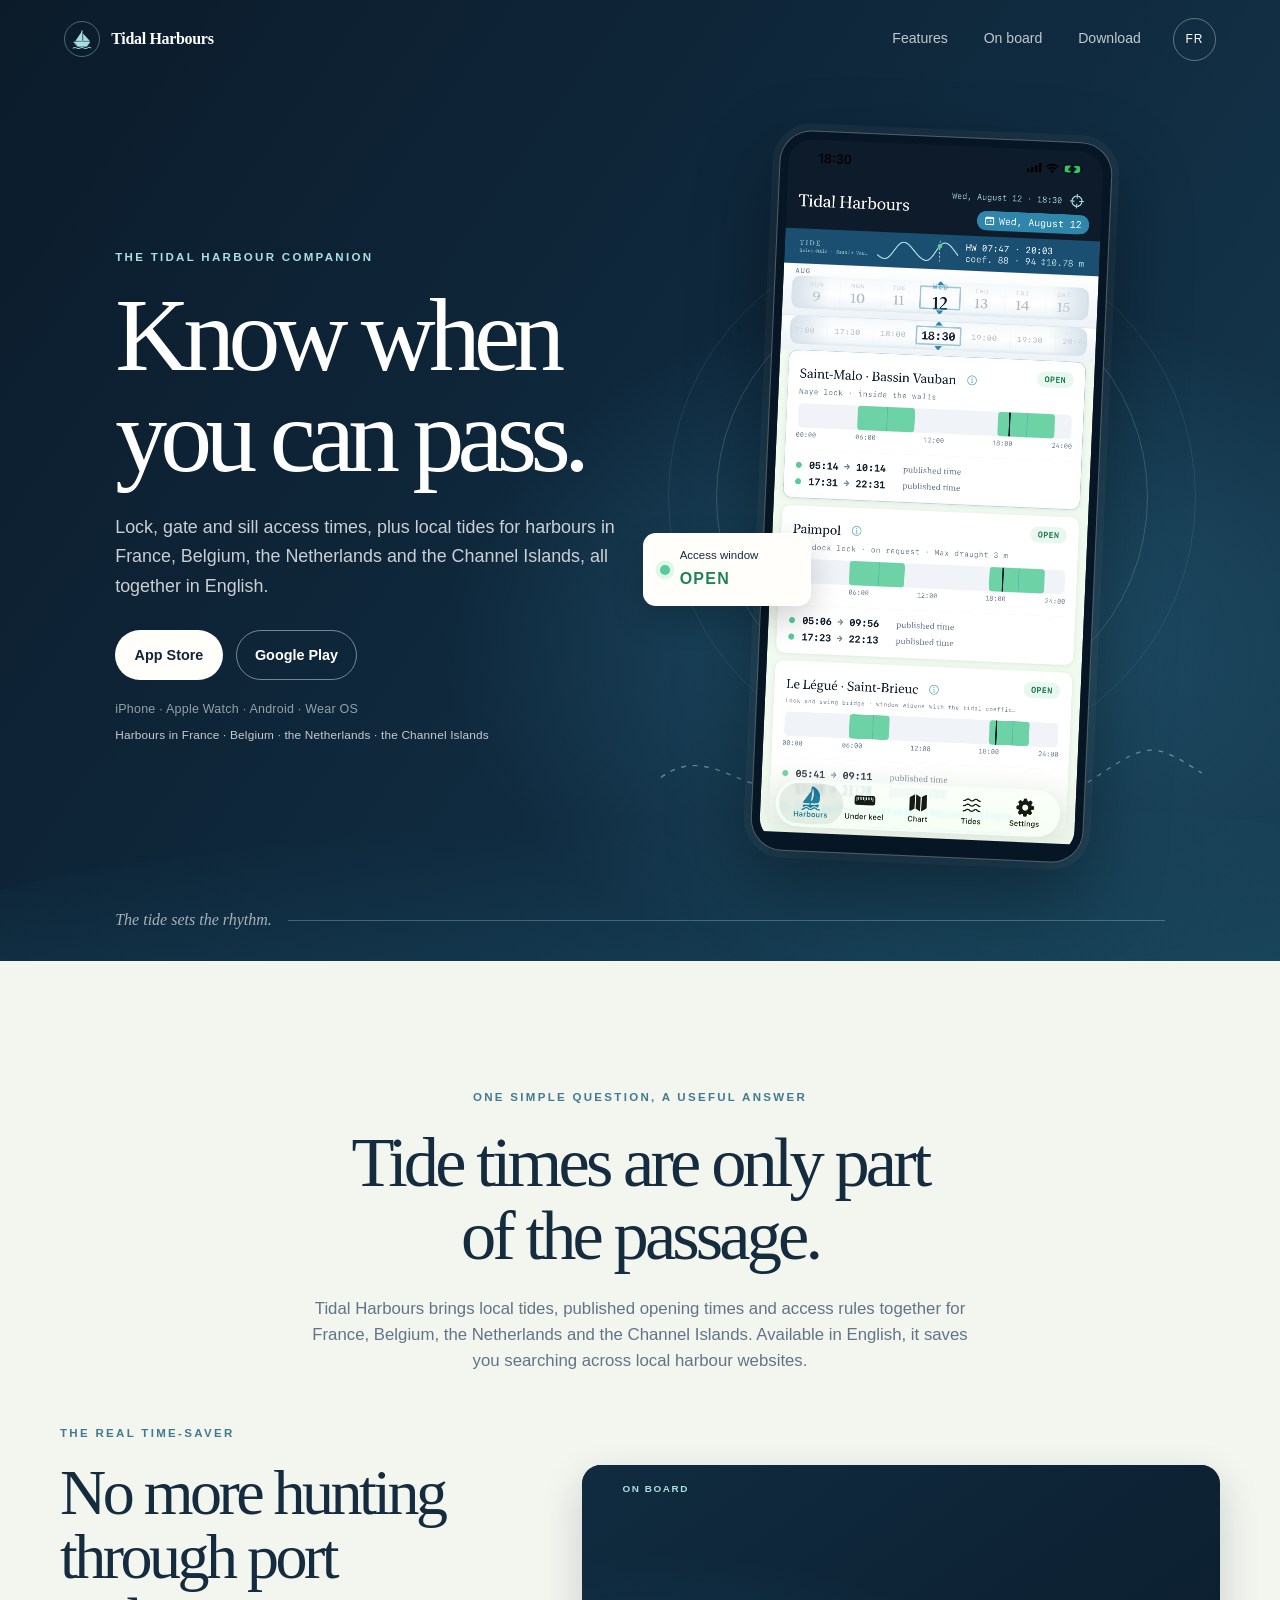
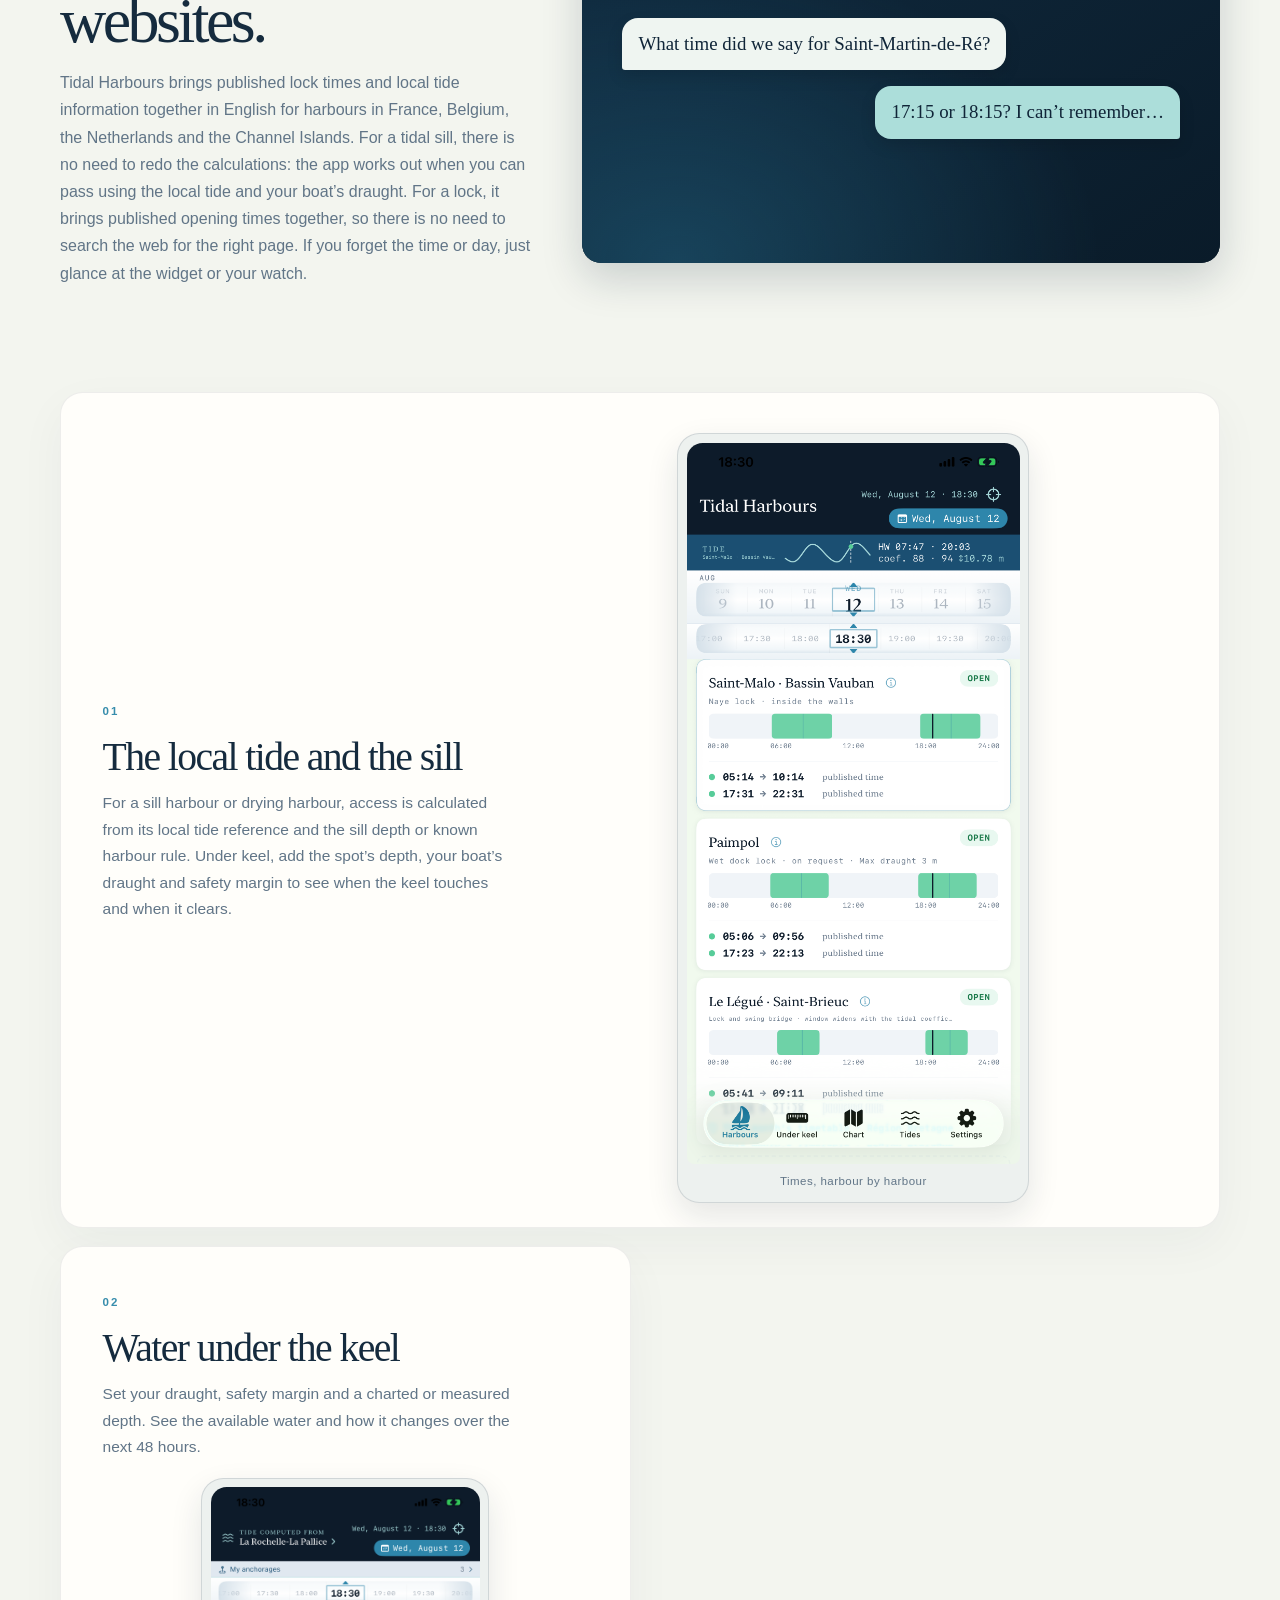
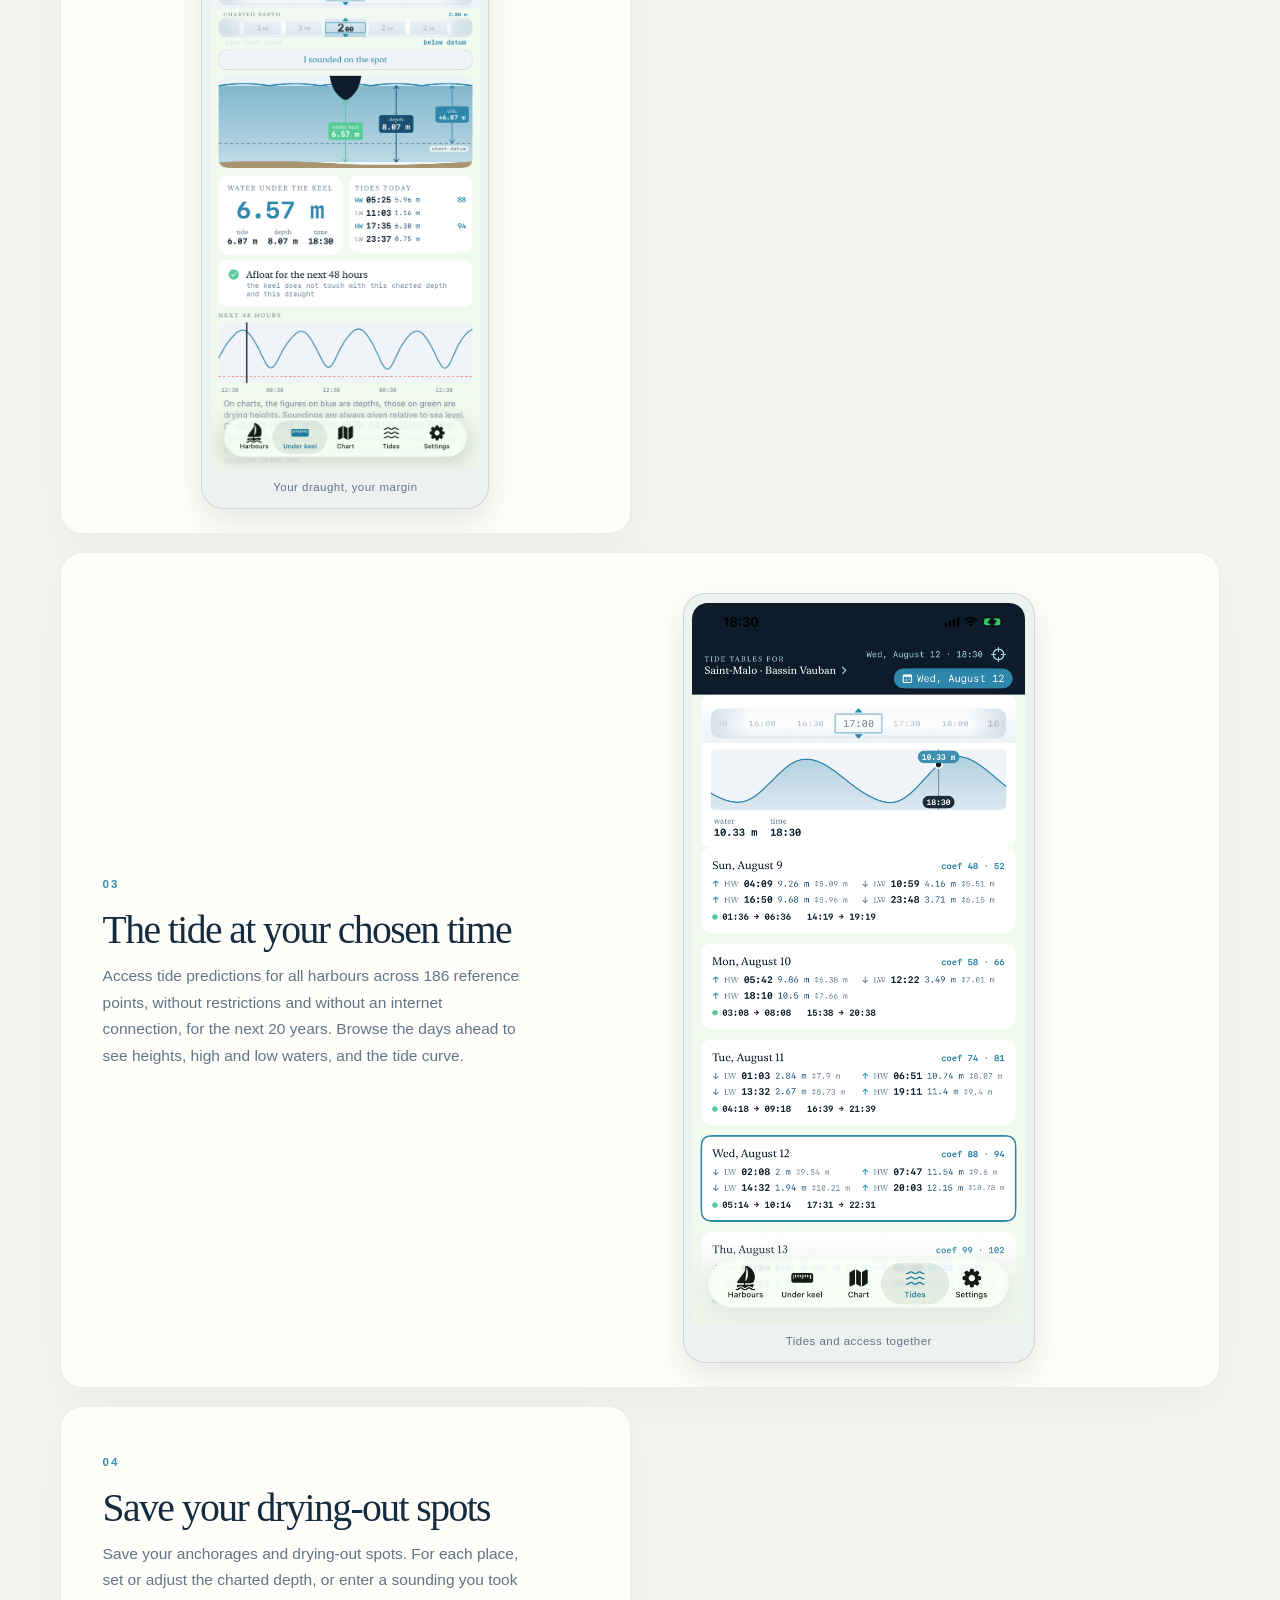
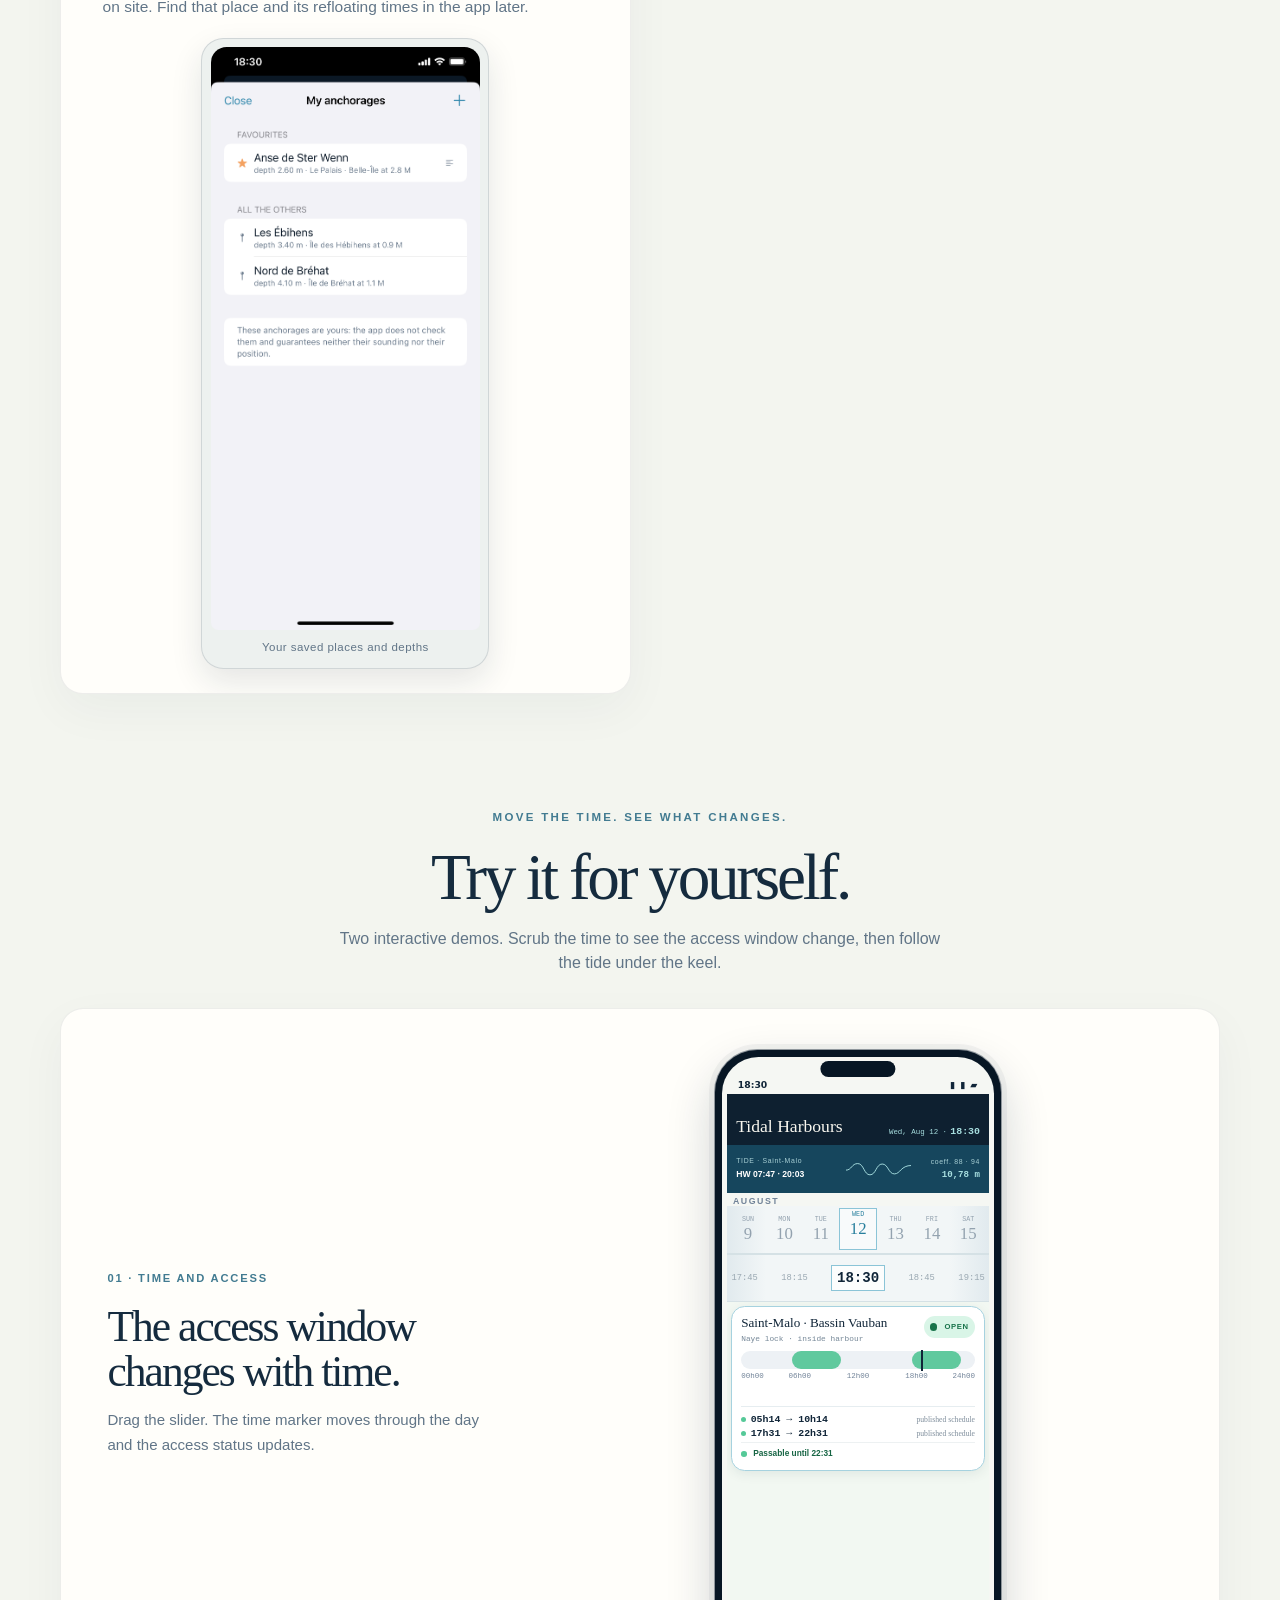
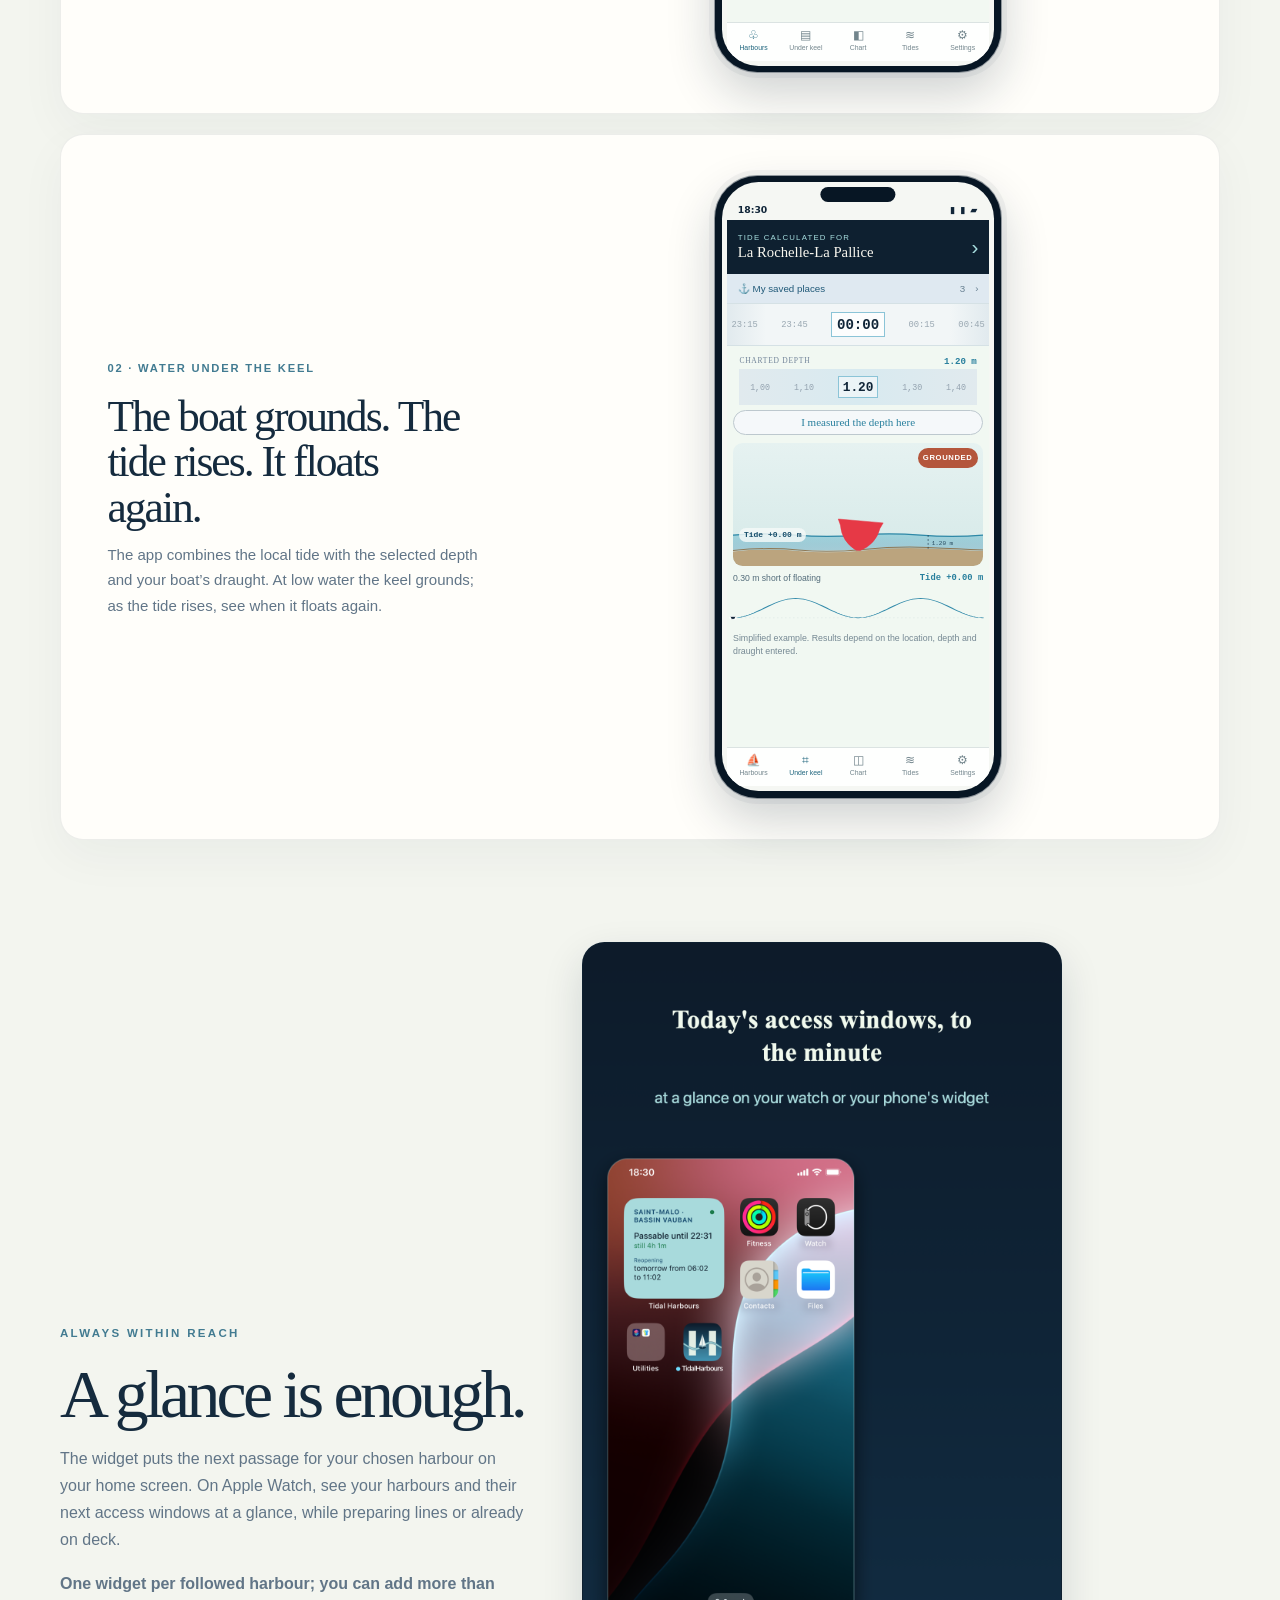
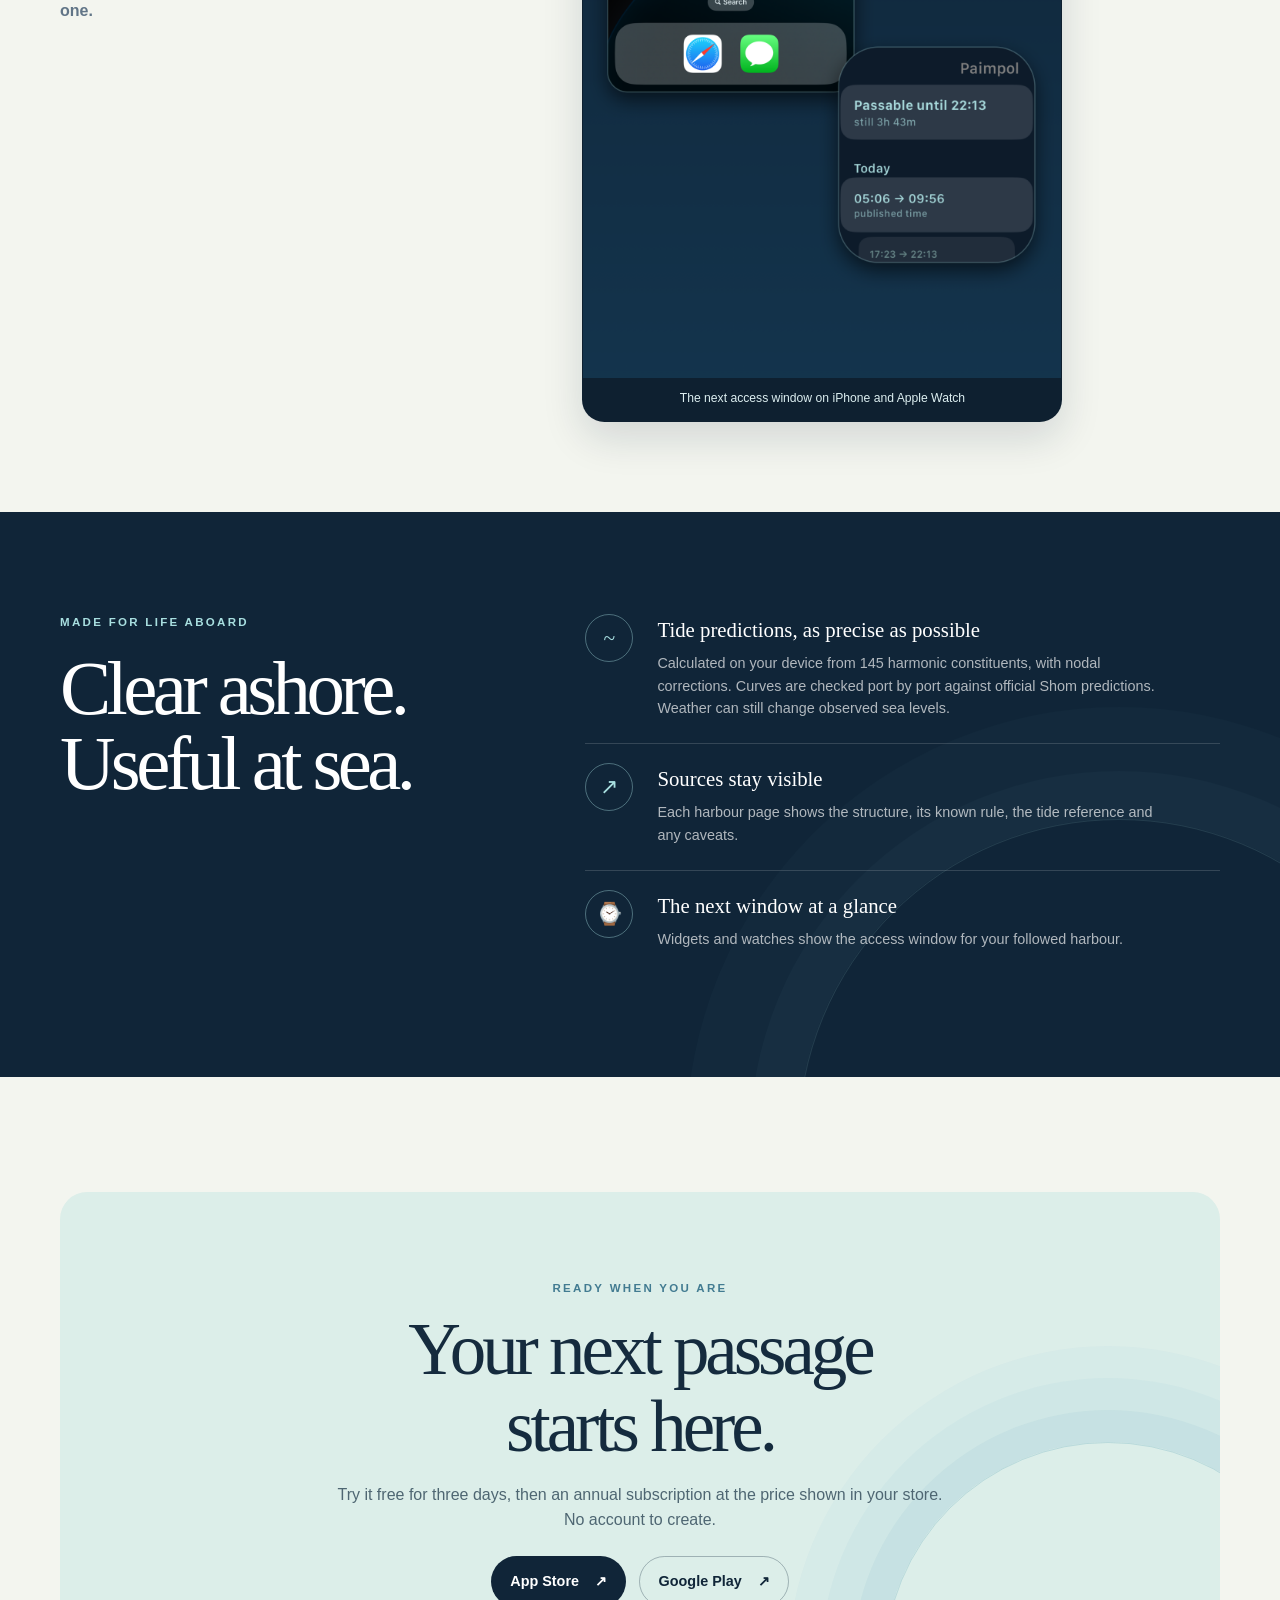
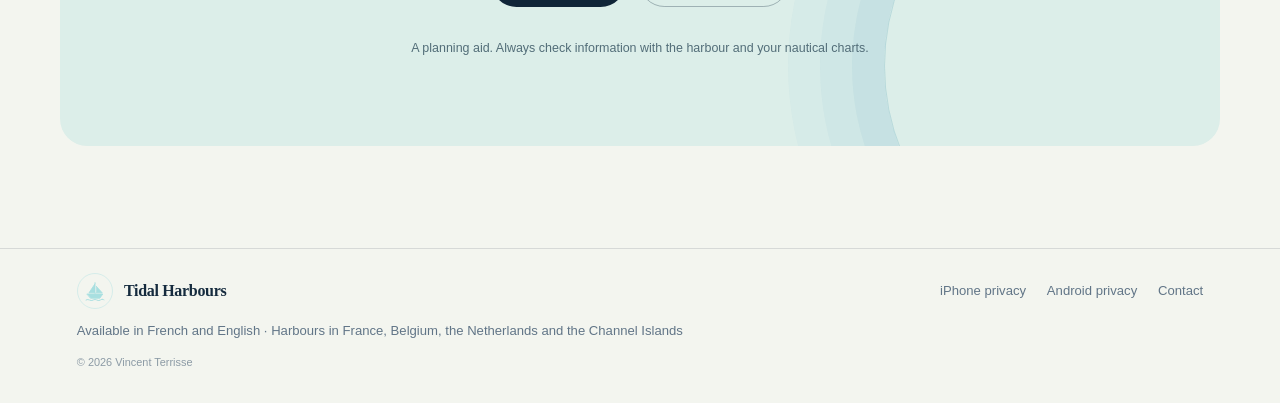
==== commit bb621787: "Add tide coverage and offline availability details" ====
--- a/app/index.html
+++ b/app/index.html
@@ -83,7 +83,7 @@
         <div class="feature-copy"><span class="feature-number">02</span><h3 data-fr="De l’eau sous la quille" data-en="Water under the keel">De l’eau sous la quille</h3><p data-fr="Renseignez le tirant d’eau, la marge de sécurité et une sonde relevée sur la carte ou sur place. Voyez la hauteur d’eau et l’évolution sur 48 heures." data-en="Set your draught, safety margin and a charted or measured depth. See the available water and how it changes over the next 48 hours.">Renseignez le tirant d’eau, la marge de sécurité et une sonde relevée sur la carte ou sur place. Voyez la hauteur d’eau et l’évolution sur 48 heures.</p></div>
       </article>
       <article class="feature-card feature-wide reveal">
-        <div class="feature-copy"><span class="feature-number">03</span><h3 data-fr="La marée à l’heure choisie" data-en="The tide at your chosen time">La marée à l’heure choisie</h3><p data-fr="Faites défiler la journée et les jours à venir. Les hauteurs, les pleines et basses mers et la courbe vous aident à lire la fenêtre de passage." data-en="Move through the day and the days ahead. Heights, high and low waters, and the tide curve help you understand the access window.">Faites défiler la journée et les jours à venir. Les hauteurs, les pleines et basses mers et la courbe vous aident à lire la fenêtre de passage.</p></div>
+        <div class="feature-copy"><span class="feature-number">03</span><h3 data-fr="La marée à l’heure choisie" data-en="The tide at your chosen time">La marée à l’heure choisie</h3><p data-fr="Accédez à toutes les marées des ports, sur 186 points de référence, sans restriction et sans réseau, pour les 20 prochaines années. Faites défiler les jours à venir pour consulter les hauteurs, les pleines et basses mers et la courbe de marée." data-en="Access tide predictions for all harbours across 186 reference points, without restrictions and without an internet connection, for the next 20 years. Browse the days ahead to see heights, high and low waters, and the tide curve.">Accédez à toutes les marées des ports, sur 186 points de référence, sans restriction et sans réseau, pour les 20 prochaines années. Faites défiler les jours à venir pour consulter les hauteurs, les pleines et basses mers et la courbe de marée.</p></div>
         <figure class="shot-card"><img src="assets/marees-fr.png" data-fr-src="assets/marees-fr.png" data-en-src="assets/tides-en.png" alt="Annuaire des marées et créneaux"><figcaption data-fr="Marées et créneaux ensemble" data-en="Tides and access together">Marées et créneaux ensemble</figcaption></figure>
       </article>
       <article class="feature-card feature-saved reveal">
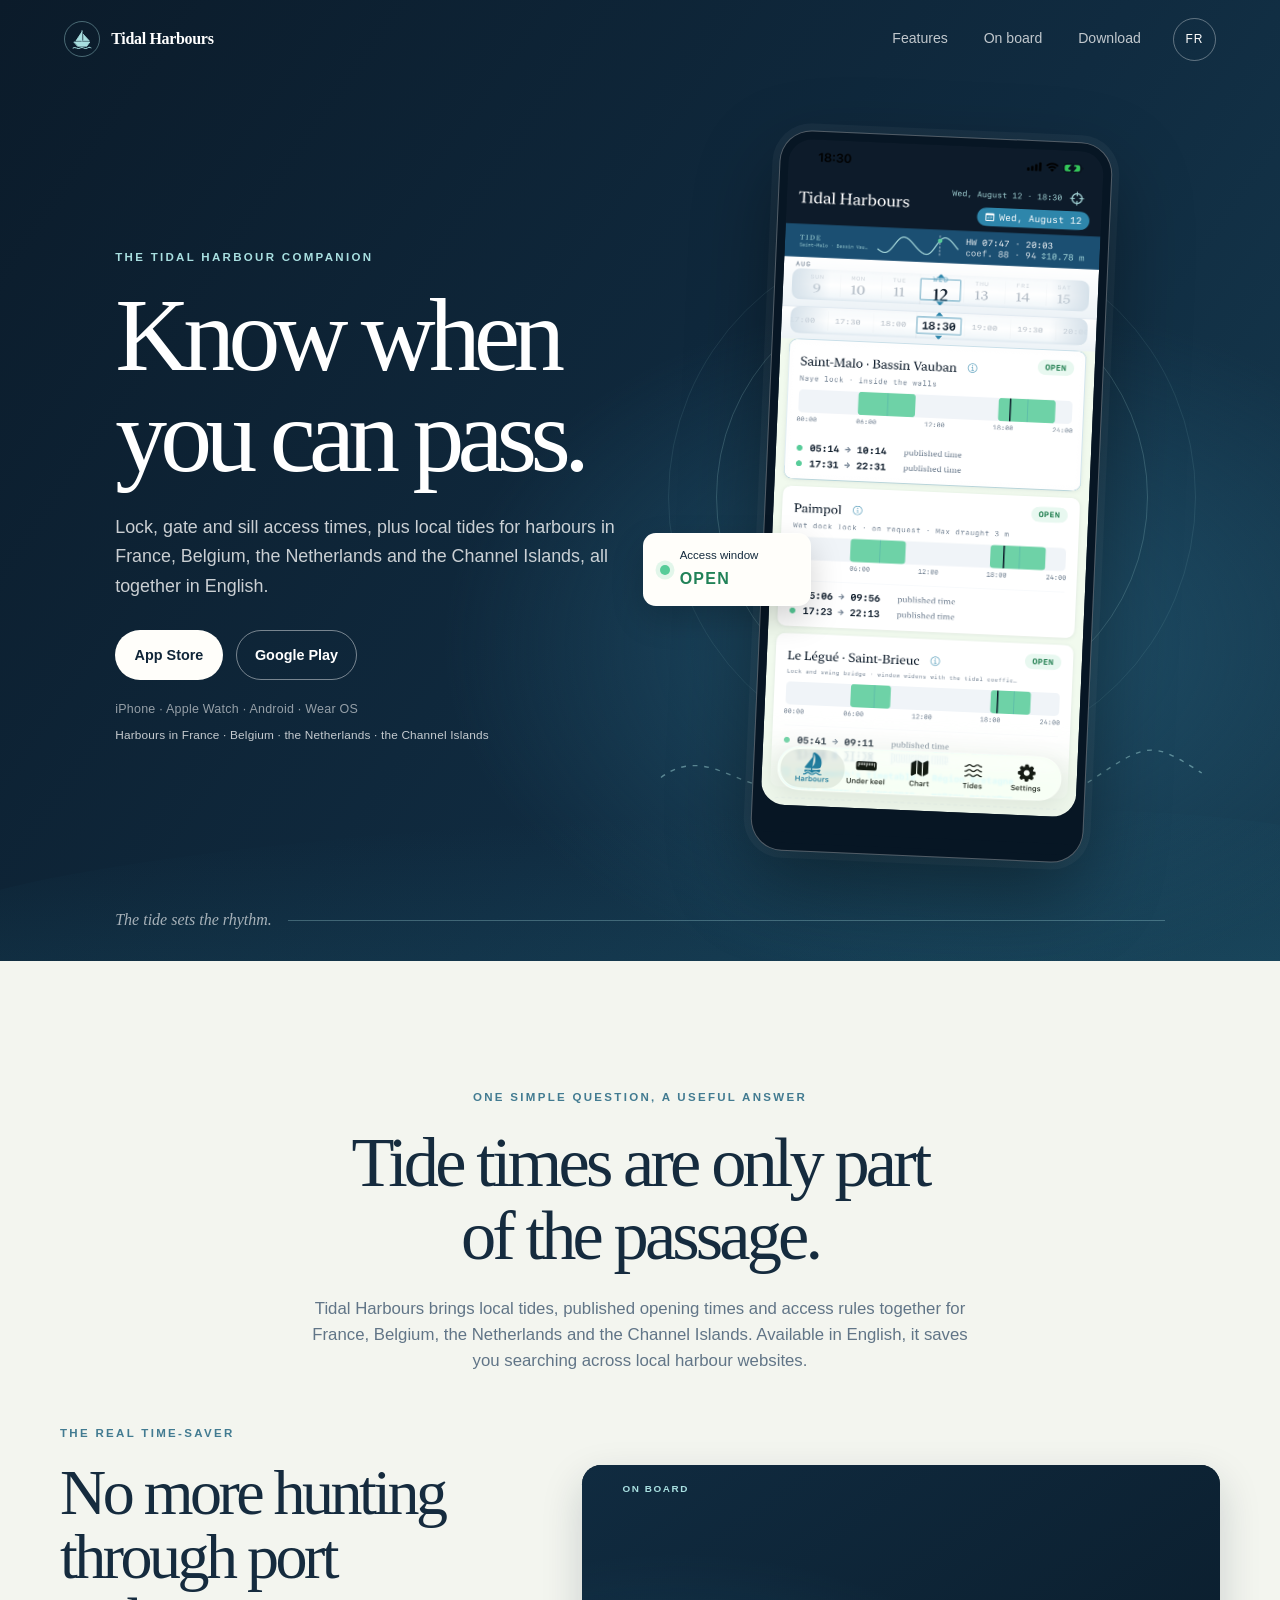
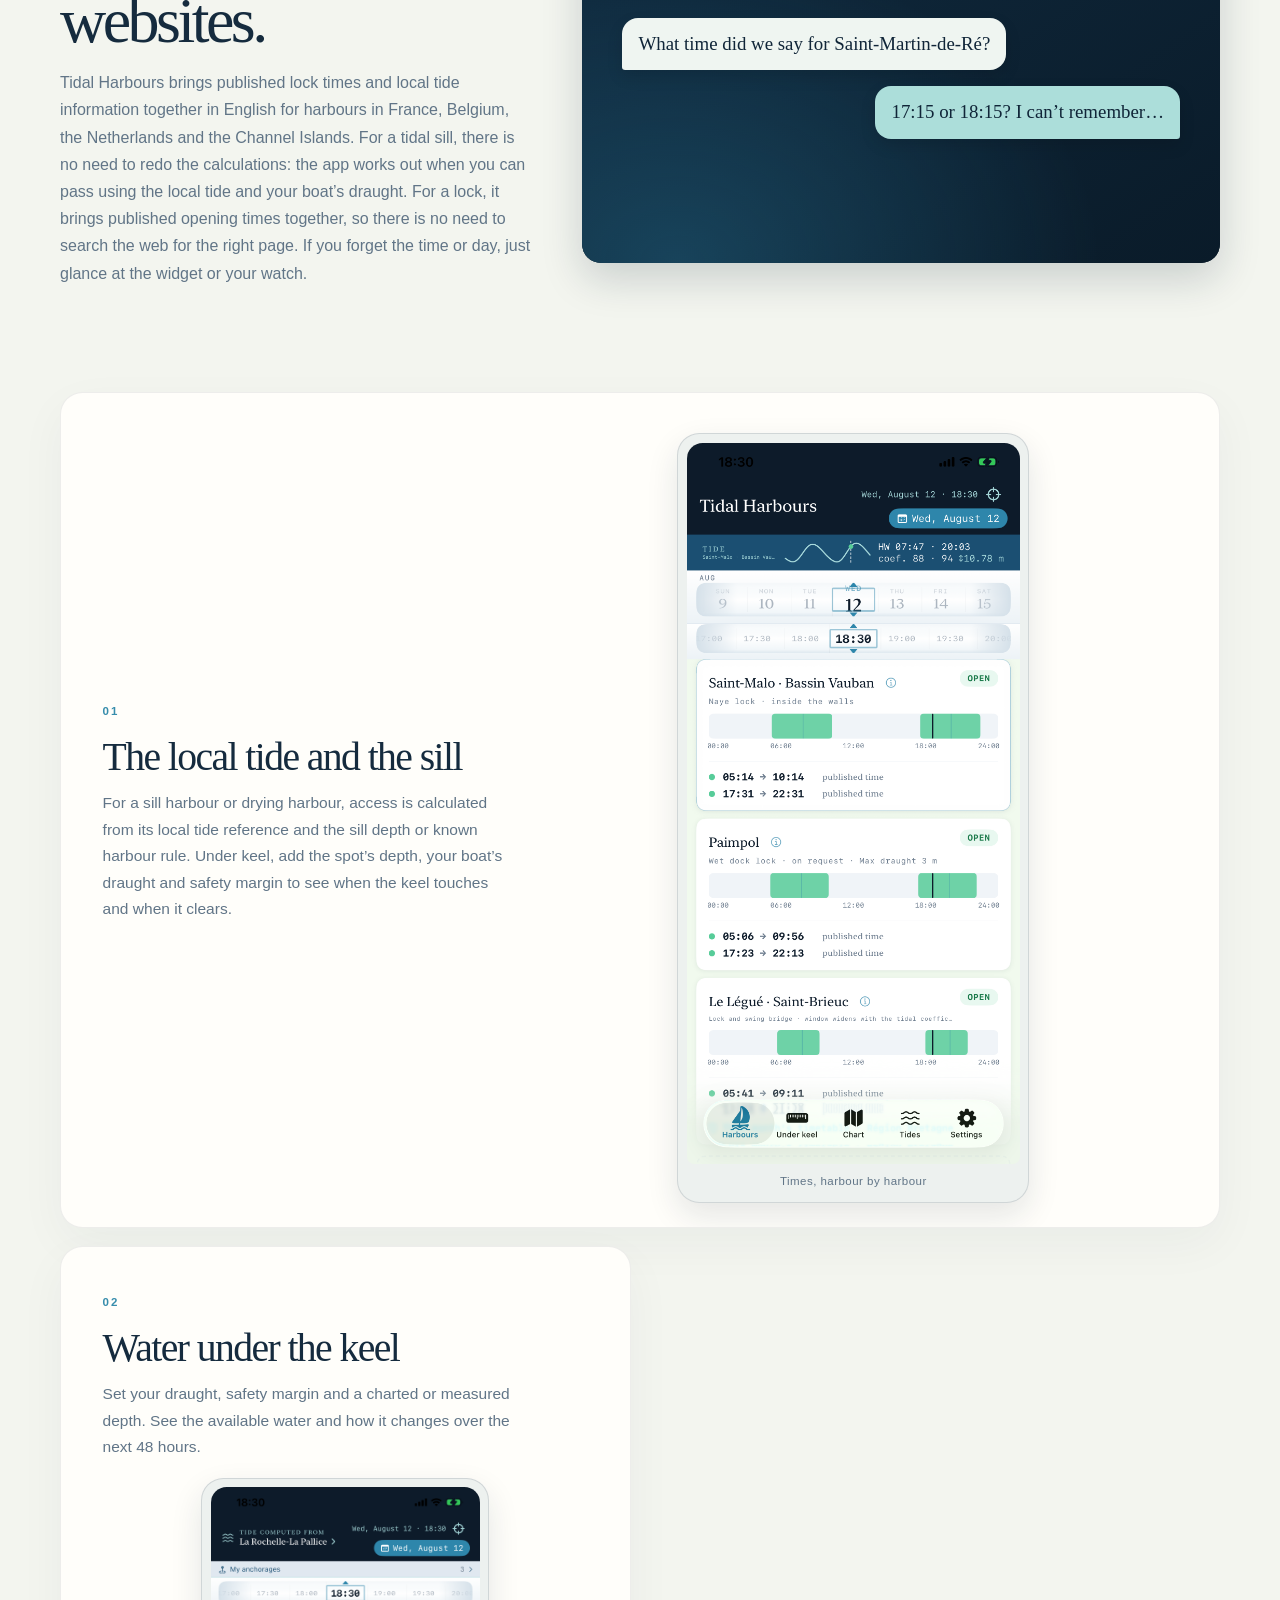
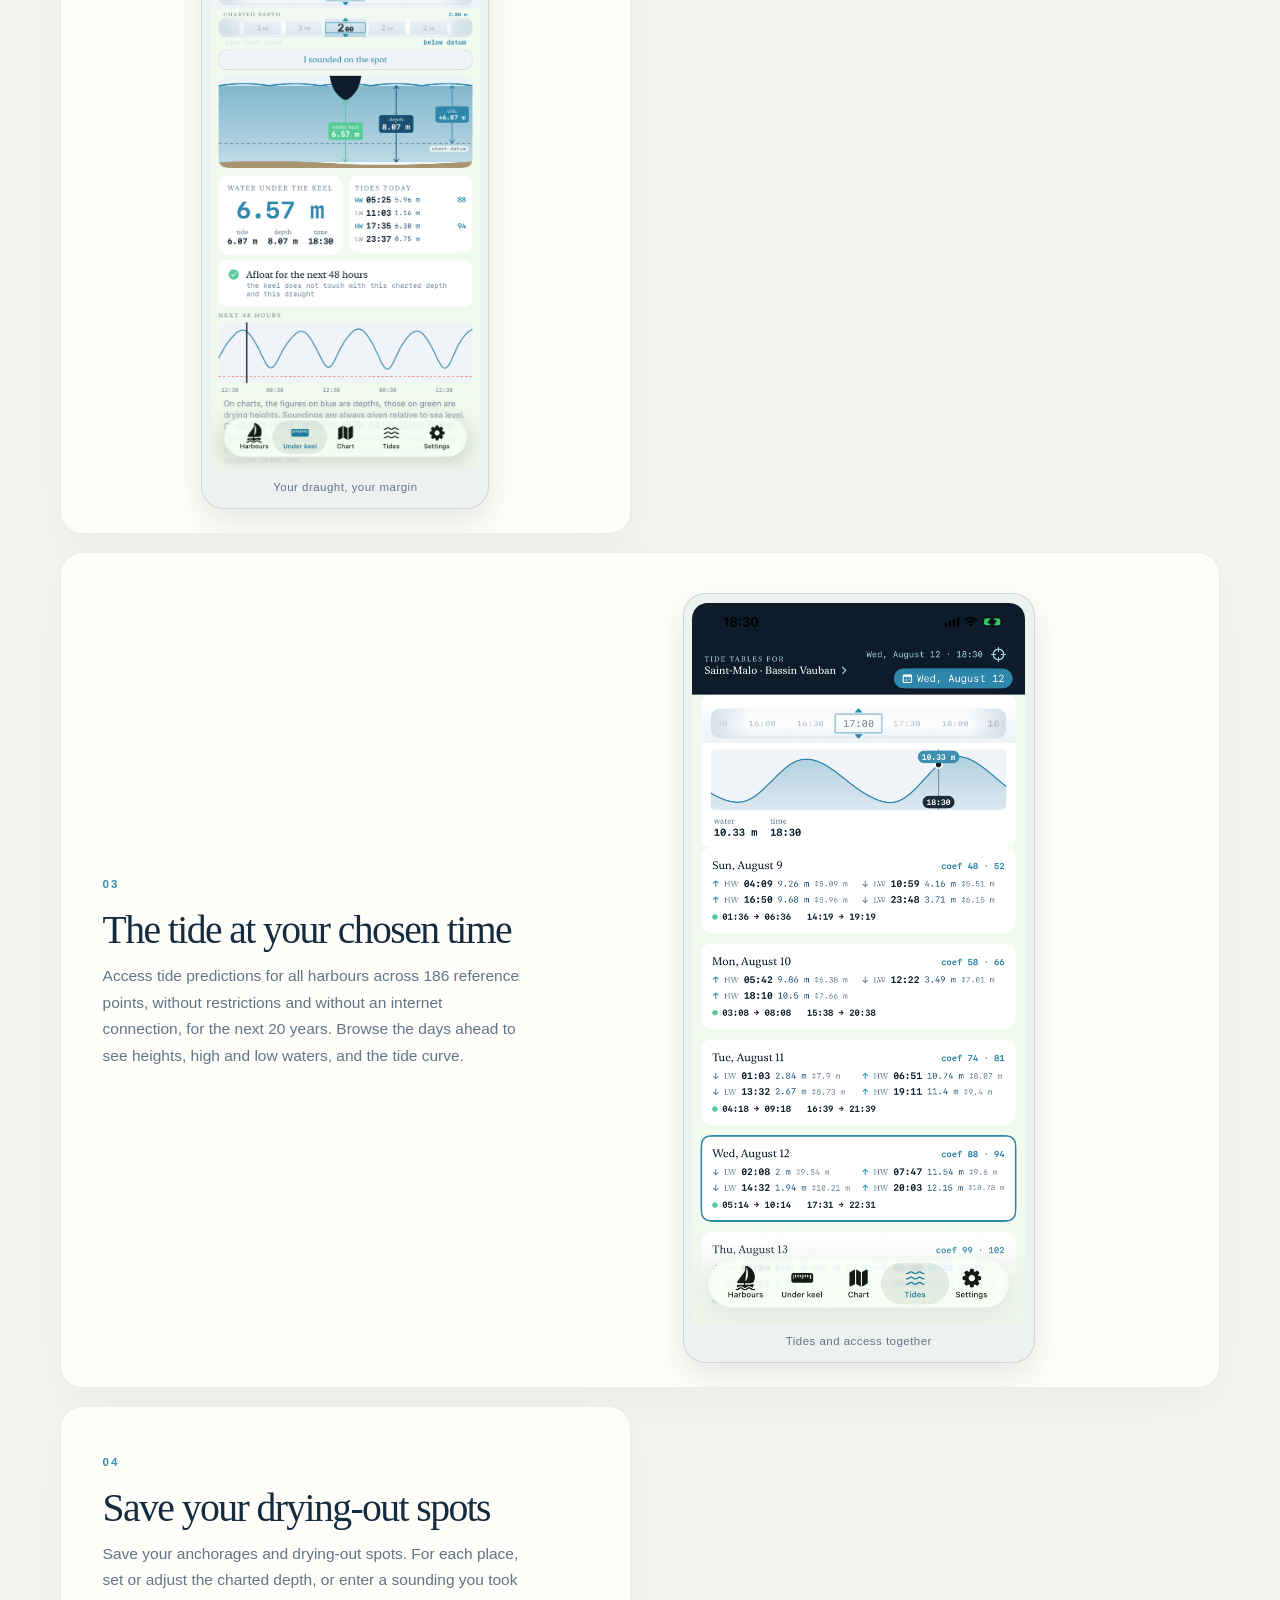
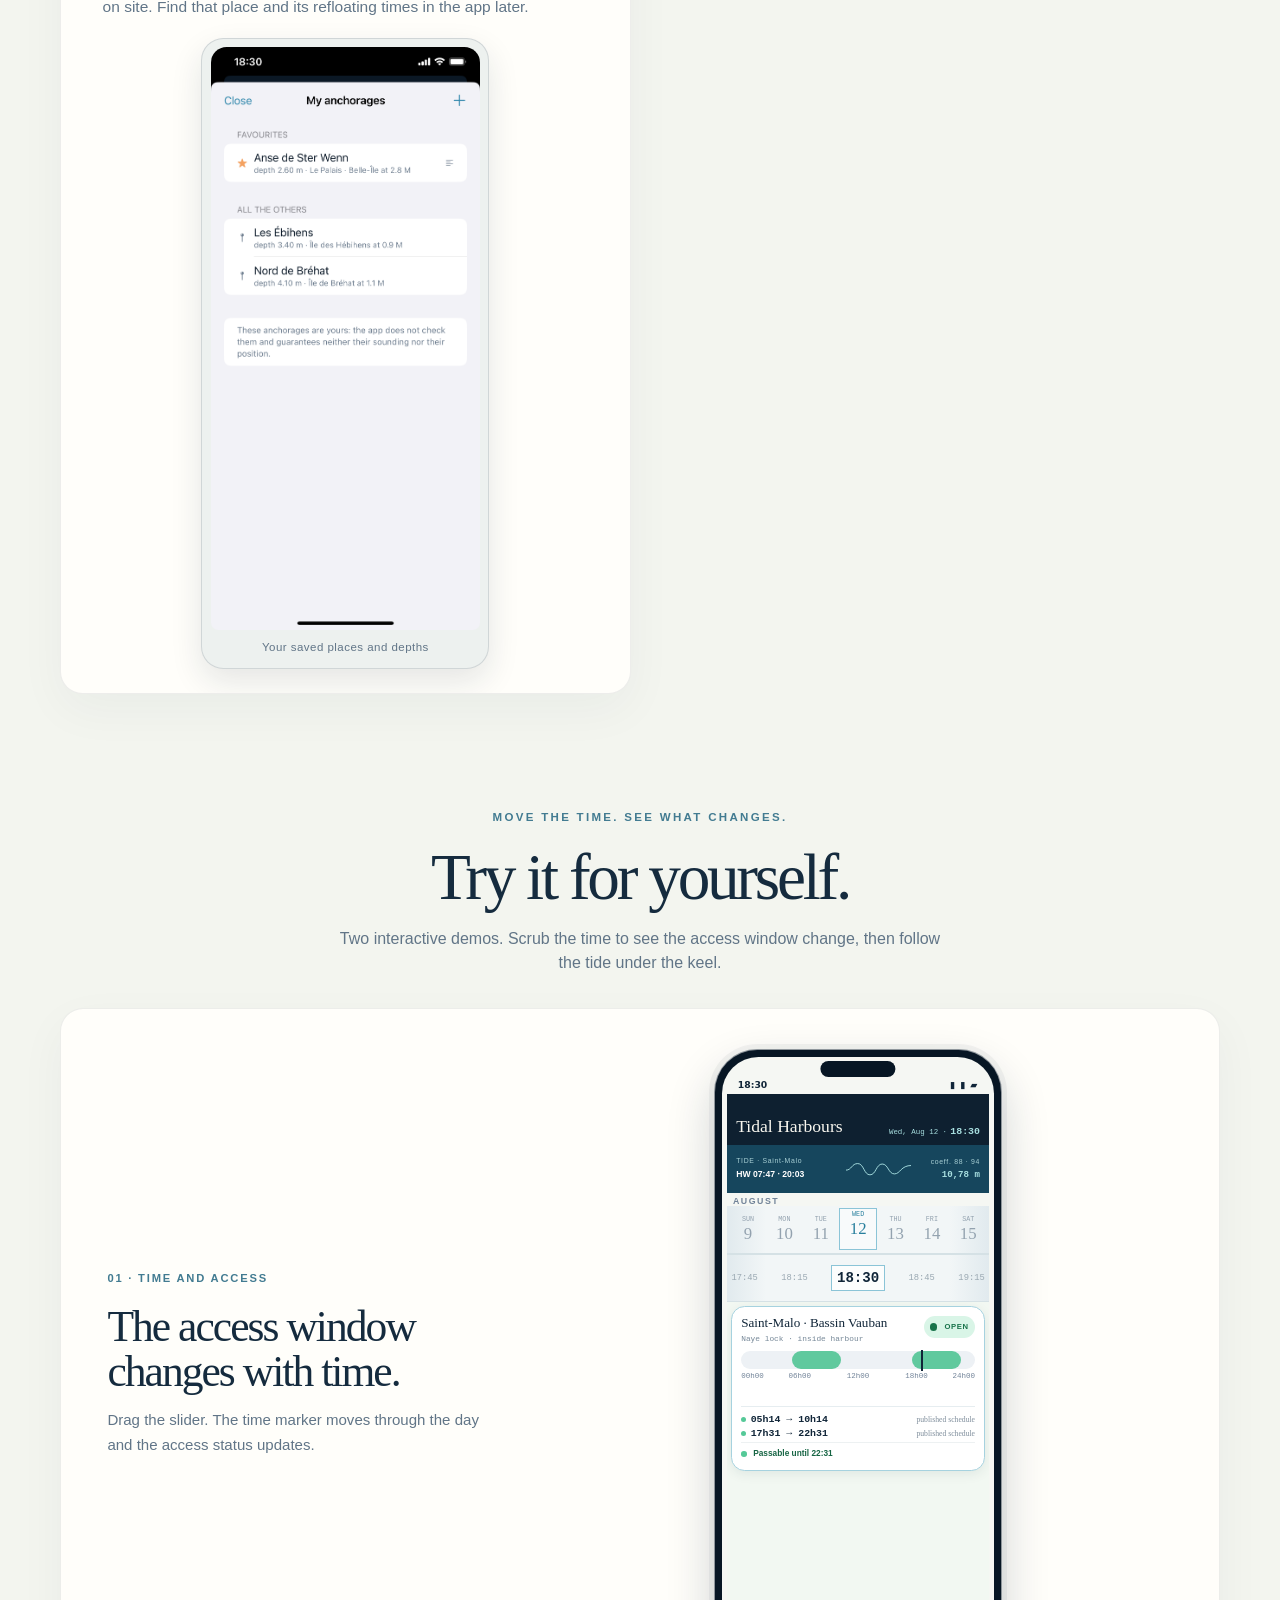
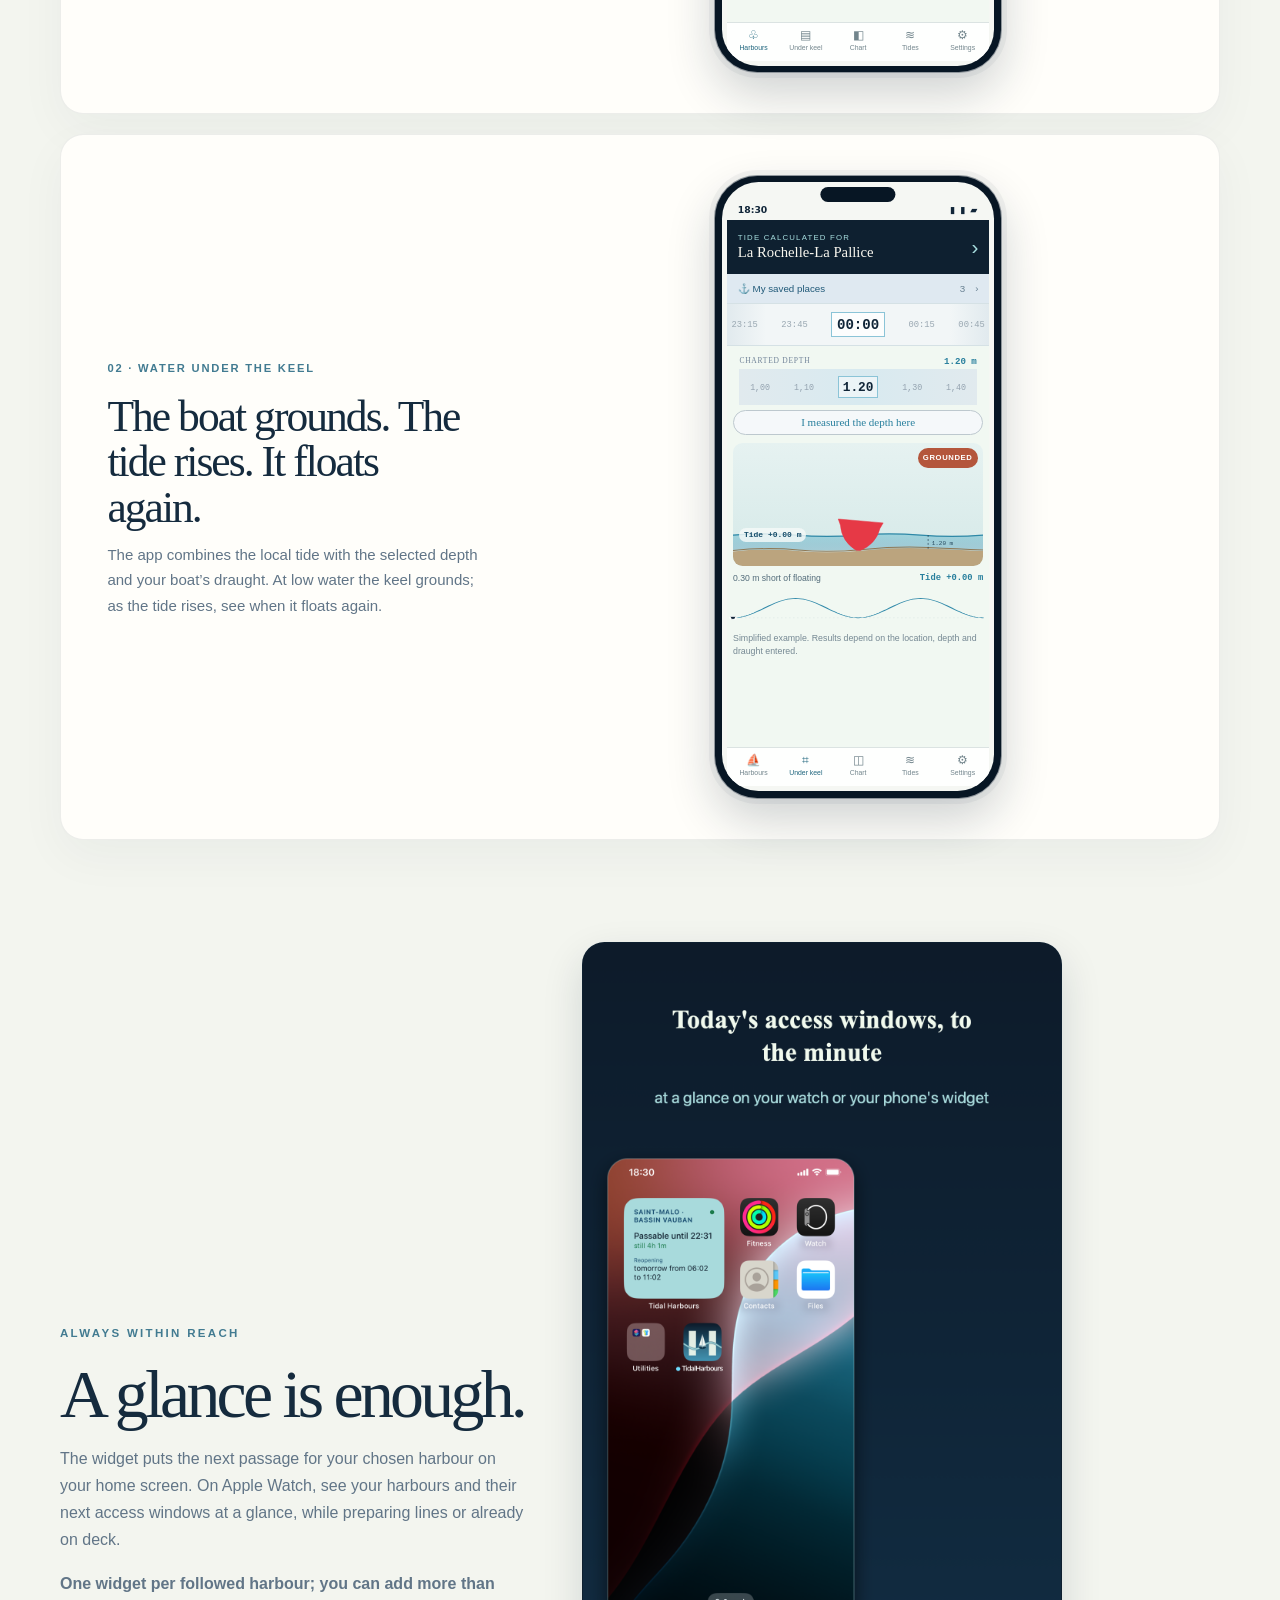
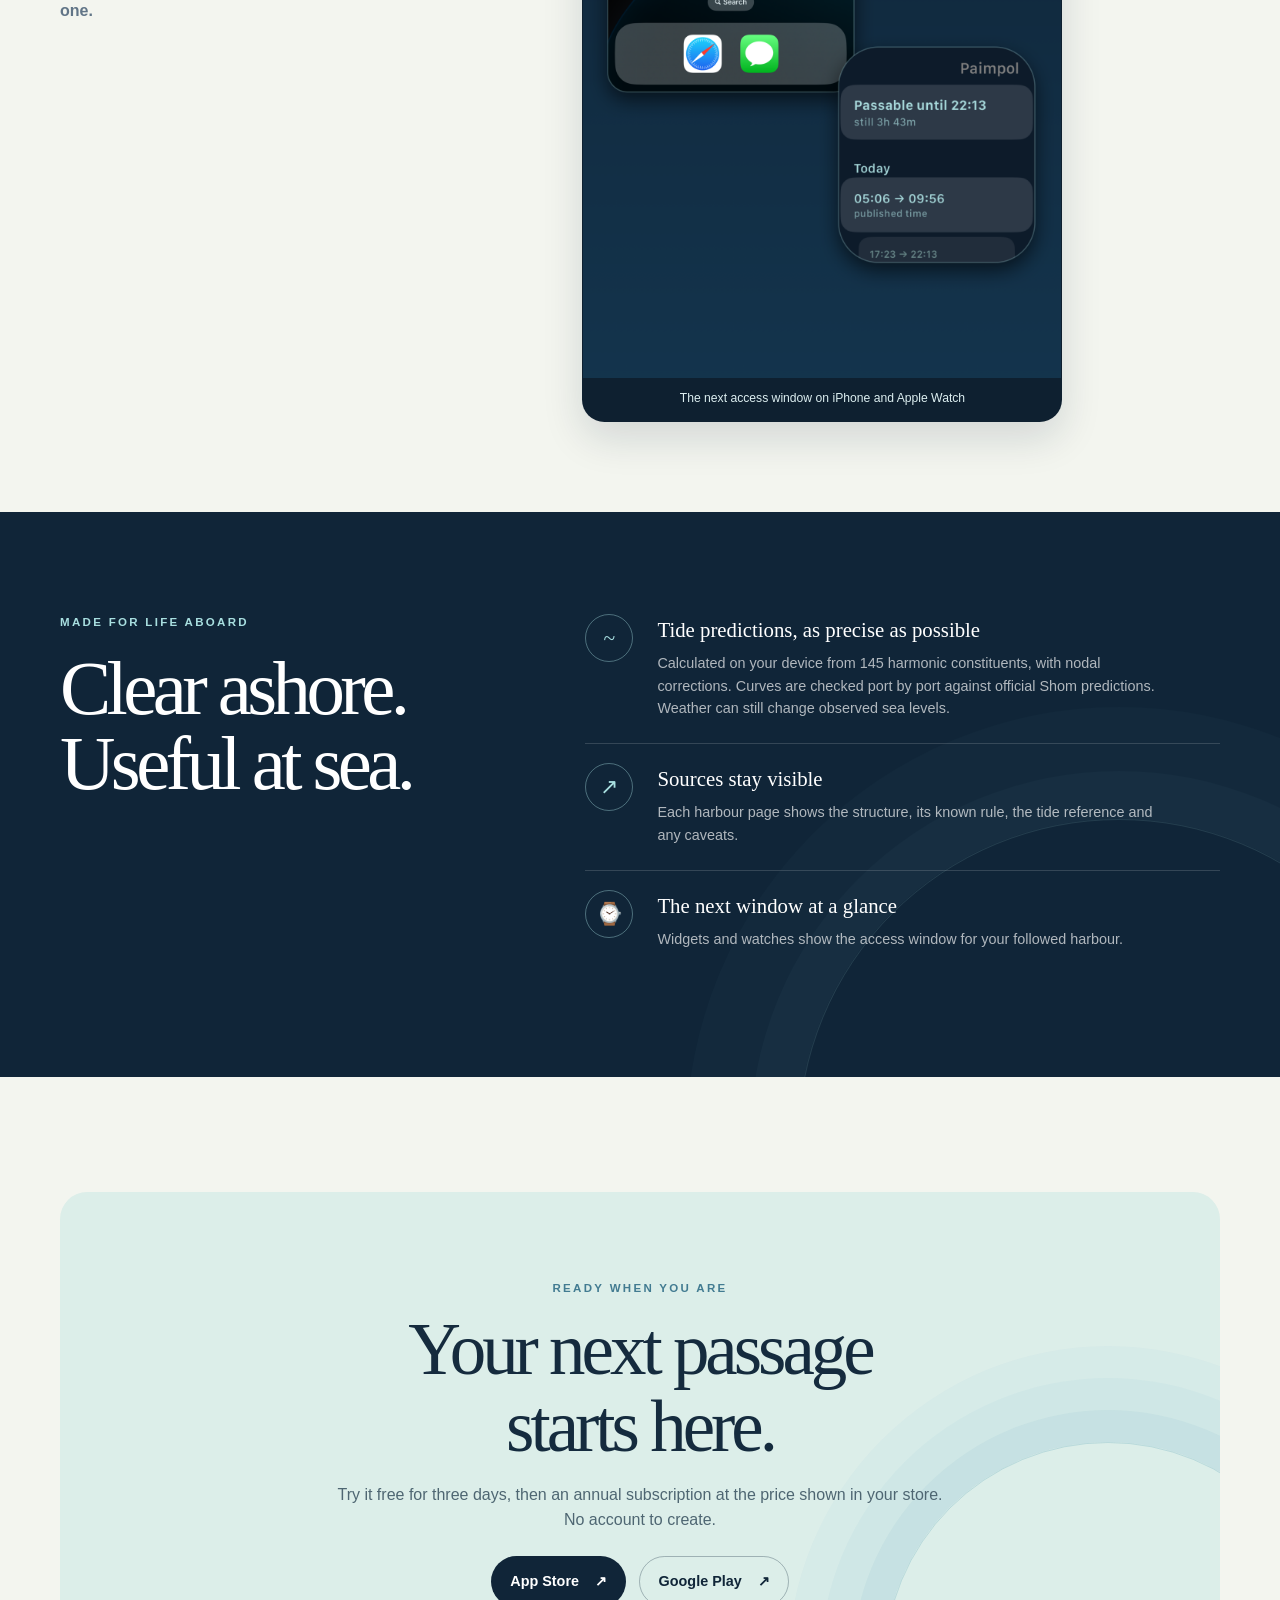
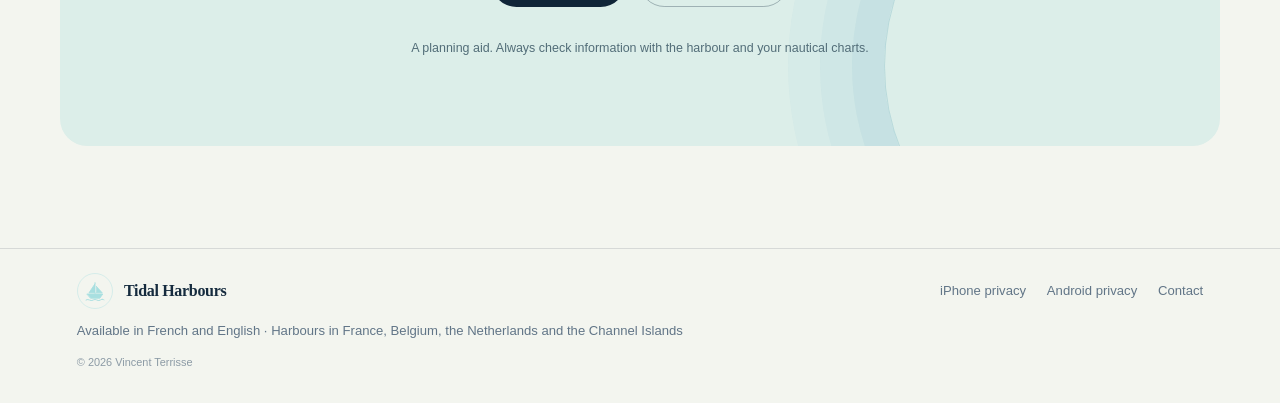
==== commit 31870e2d: "Make phone screen sizing Safari compatible" ====
--- a/app/index.html
+++ b/app/index.html
@@ -11,7 +11,7 @@
   <meta property="og:url" content="https://portsamaree.github.io/app/">
   <meta property="og:image" content="https://portsamaree.github.io/app/assets/partage.png">
   <title>Ports à marée : Savoir quand on passe</title>
-  <link rel="stylesheet" href="style.css">
+  <link rel="stylesheet" href="style.css?v=phone-bezel-2">
   <script defer src="app.js"></script>
 </head>
 <body>
--- a/app/style.css
+++ b/app/style.css
@@ -52,7 +52,7 @@
 
 .hero-visual { position: relative; display: grid; place-items: center; min-height: 34rem; }
 .phone-frame { position: relative; z-index: 2; width: clamp(13.5rem, 26vw, 21.25rem); aspect-ratio: 1290 / 2796; padding: .44rem; overflow: hidden; border: 1px solid rgba(255,255,255,.3); border-radius: 2rem; background: #071624; box-shadow: 0 2rem 5rem rgba(0,0,0,.4), 0 0 0 7px rgba(255,255,255,.045); transform: rotate(2.5deg); animation: float 7s ease-in-out infinite; }
-.phone-shot { display: block; width: calc(100% - .12rem); height: calc(100% - .12rem); margin: .06rem; border-radius: 1.5rem; object-fit: fill; }
+.phone-shot { display: block; width: calc(100% - .12rem); height: auto; margin: .06rem; border-radius: 1.5rem; transform: scaleY(.978); transform-origin: top center; }
 .phone-frame::after { position: absolute; z-index: 2; right: .44rem; bottom: .44rem; left: .44rem; height: .72rem; border-radius: 0 0 1.5rem 1.5rem; background: #071624; content: ""; pointer-events: none; }
 .water-orbit { position: absolute; z-index: 1; width: 27rem; aspect-ratio: 1; border: 1px solid rgba(168,223,224,.22); border-radius: 50%; }
 .orbit-one { animation: orbit 36s linear infinite; }
@@ -249,7 +249,7 @@
   .coverage-note { font-size: .66rem; line-height: 1.5; }
   .hero-visual { min-height: 28rem; margin-top: 1rem; }
   .phone-frame { width: min(57vw, 16rem); border-radius: 1.6rem; }
-  .phone-shot { border-radius: 1.18rem; }
+  .phone-shot { border-radius: 1.18rem; transform: scaleY(.955); }
   .phone-frame::after { height: .62rem; border-radius: 0 0 1.12rem 1.12rem; }
   .water-orbit { width: 20rem; }
   .orbit-two { width: 24rem; }
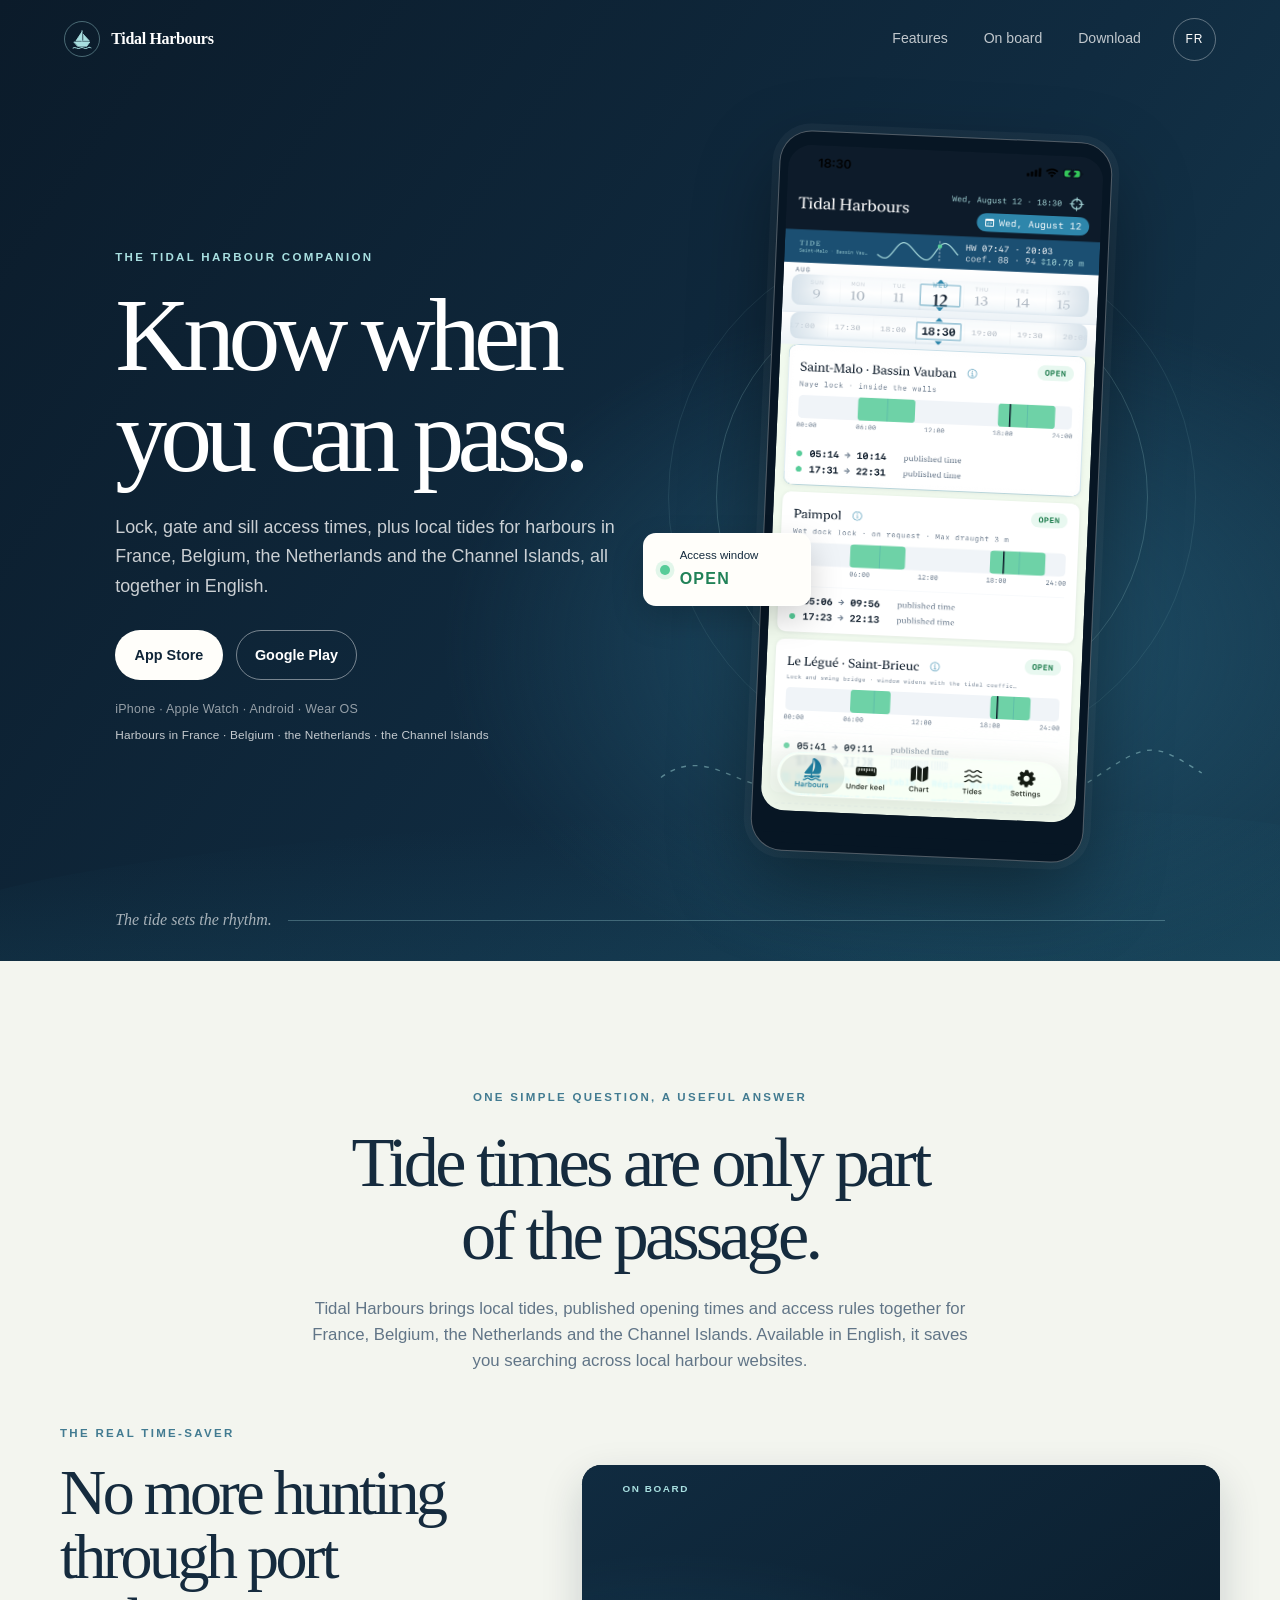
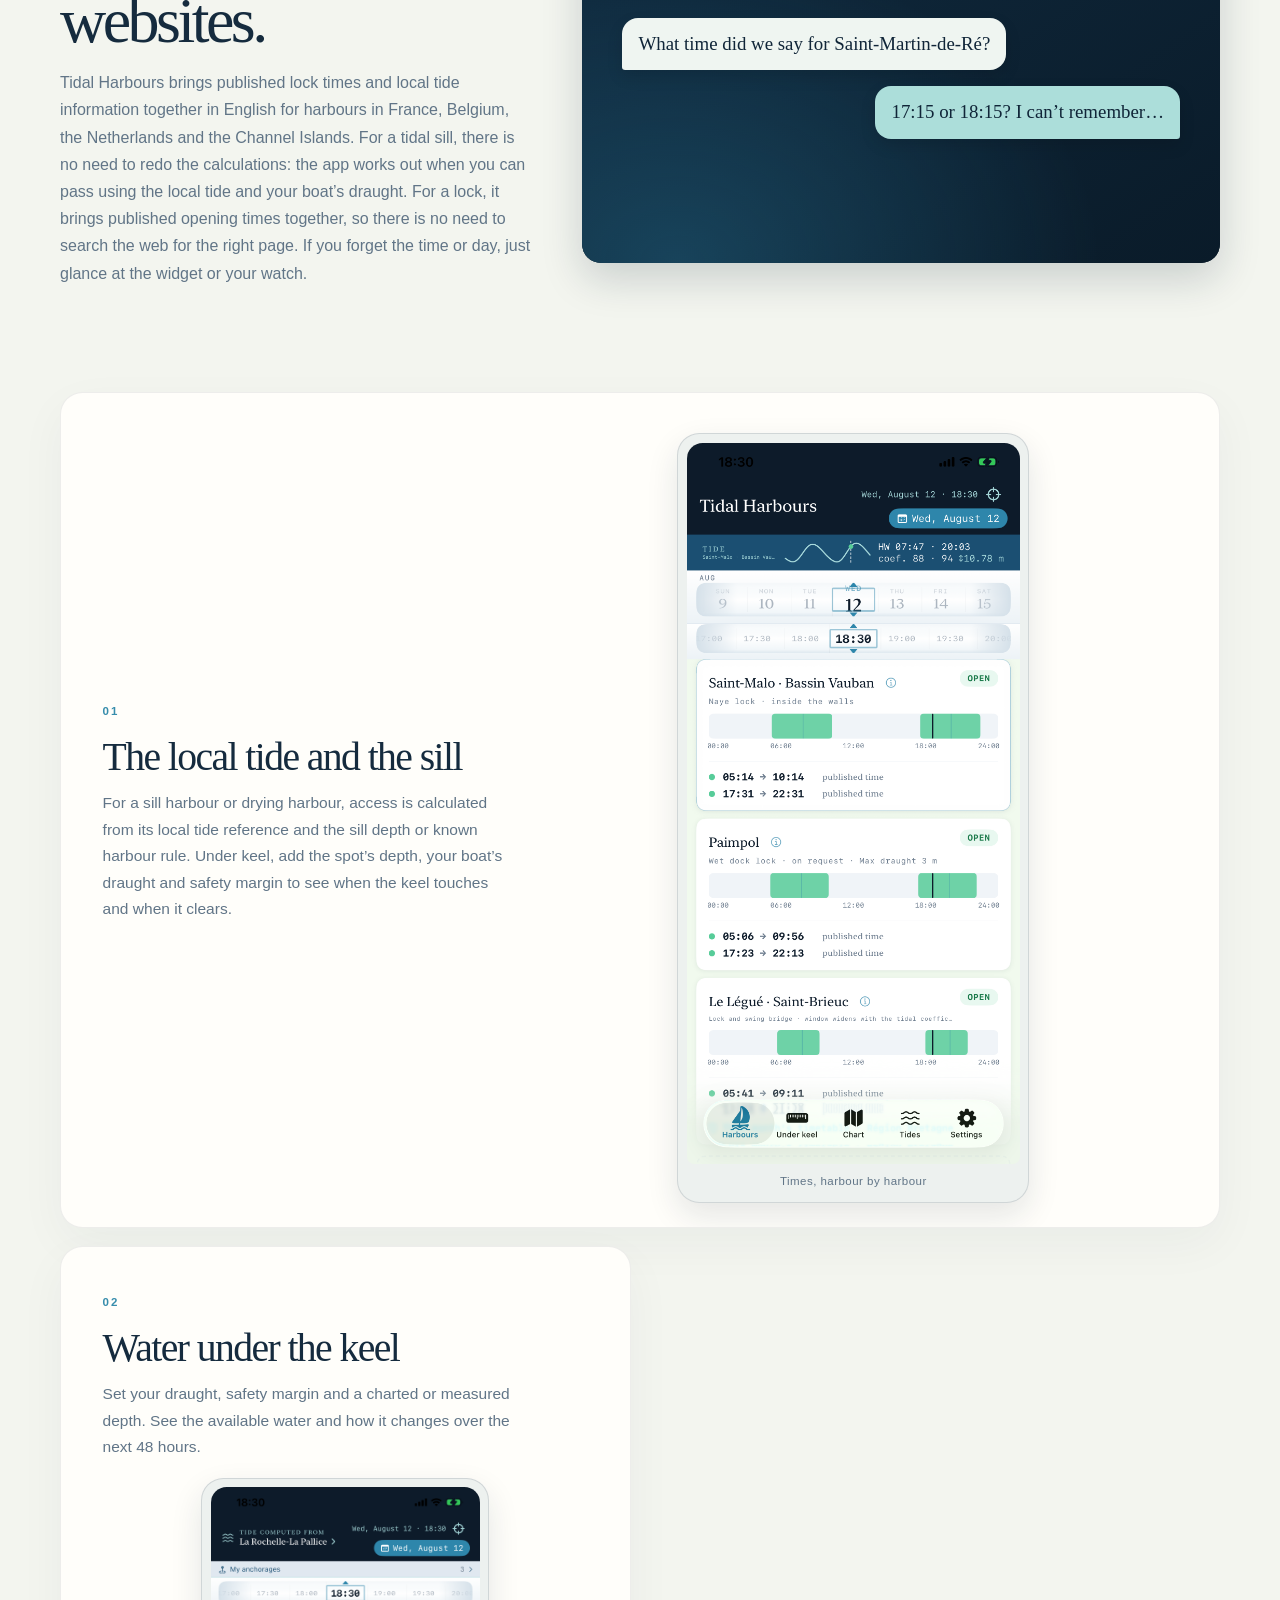
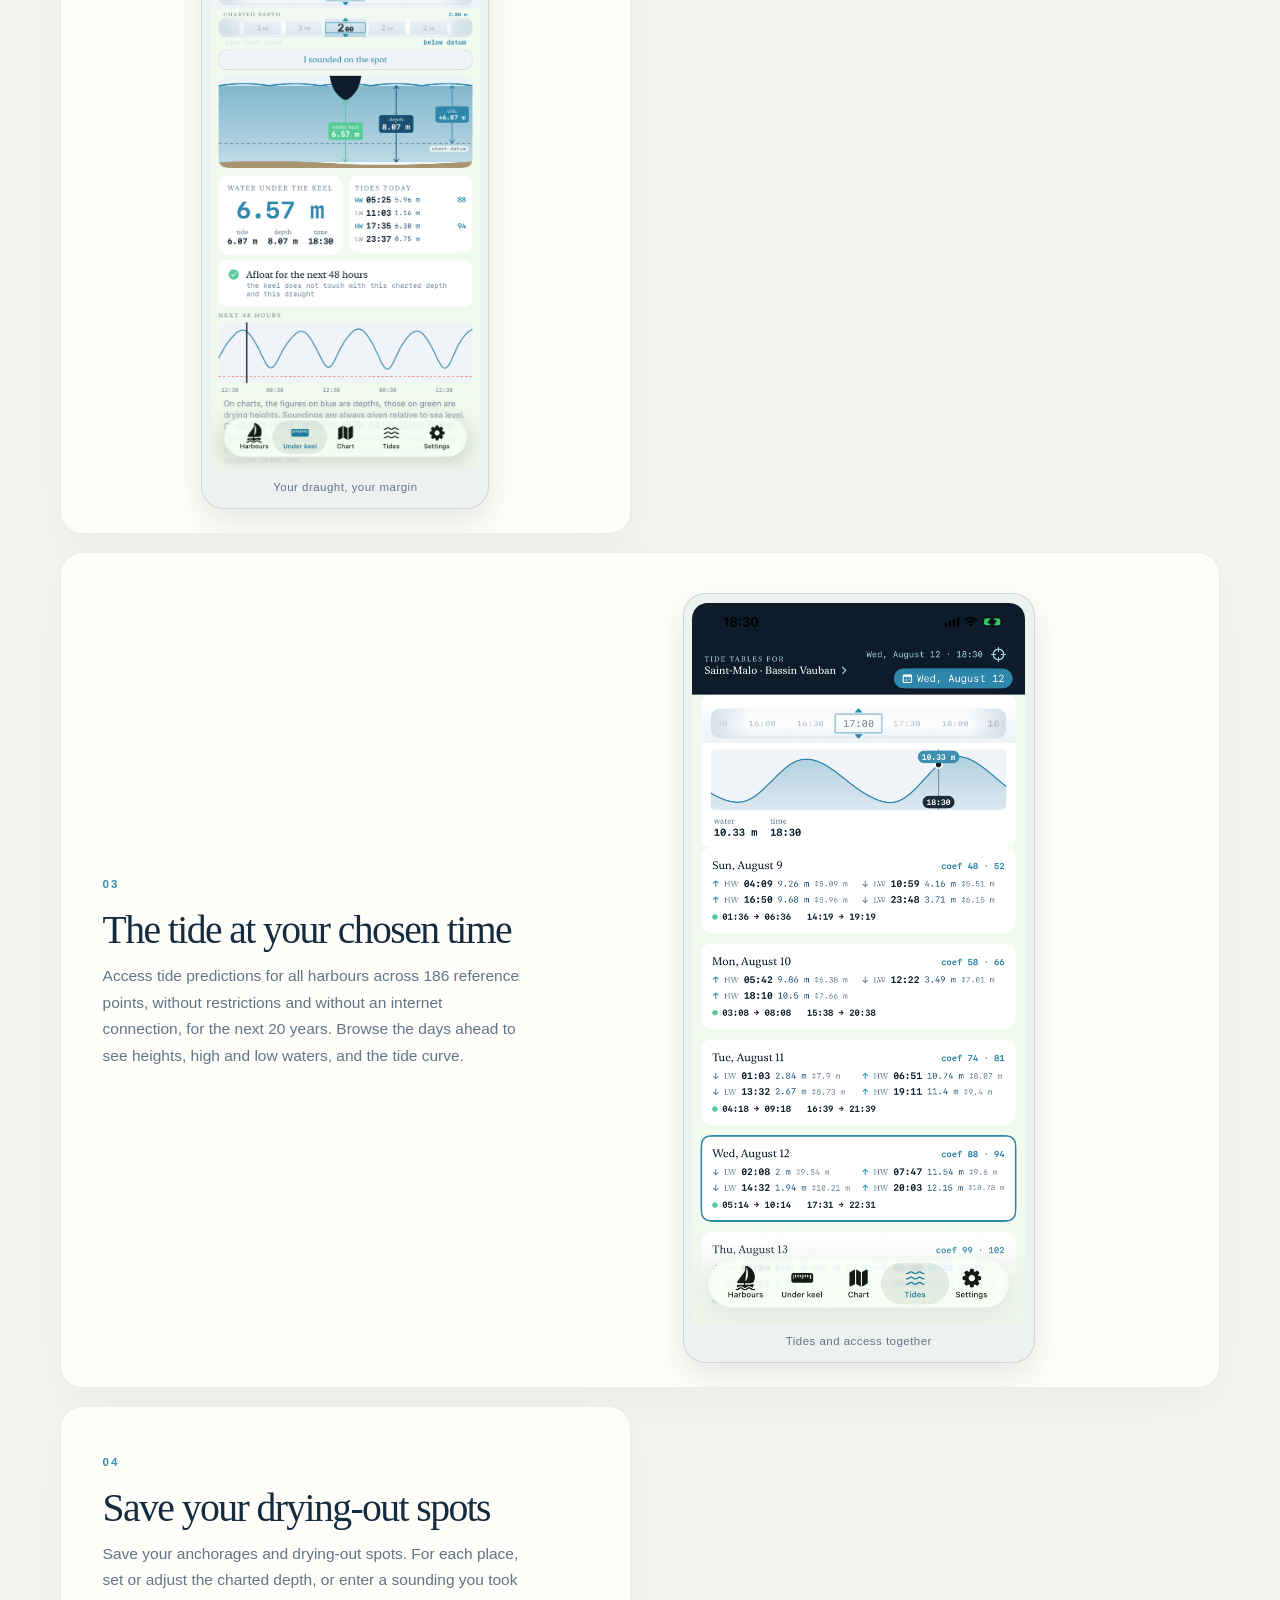
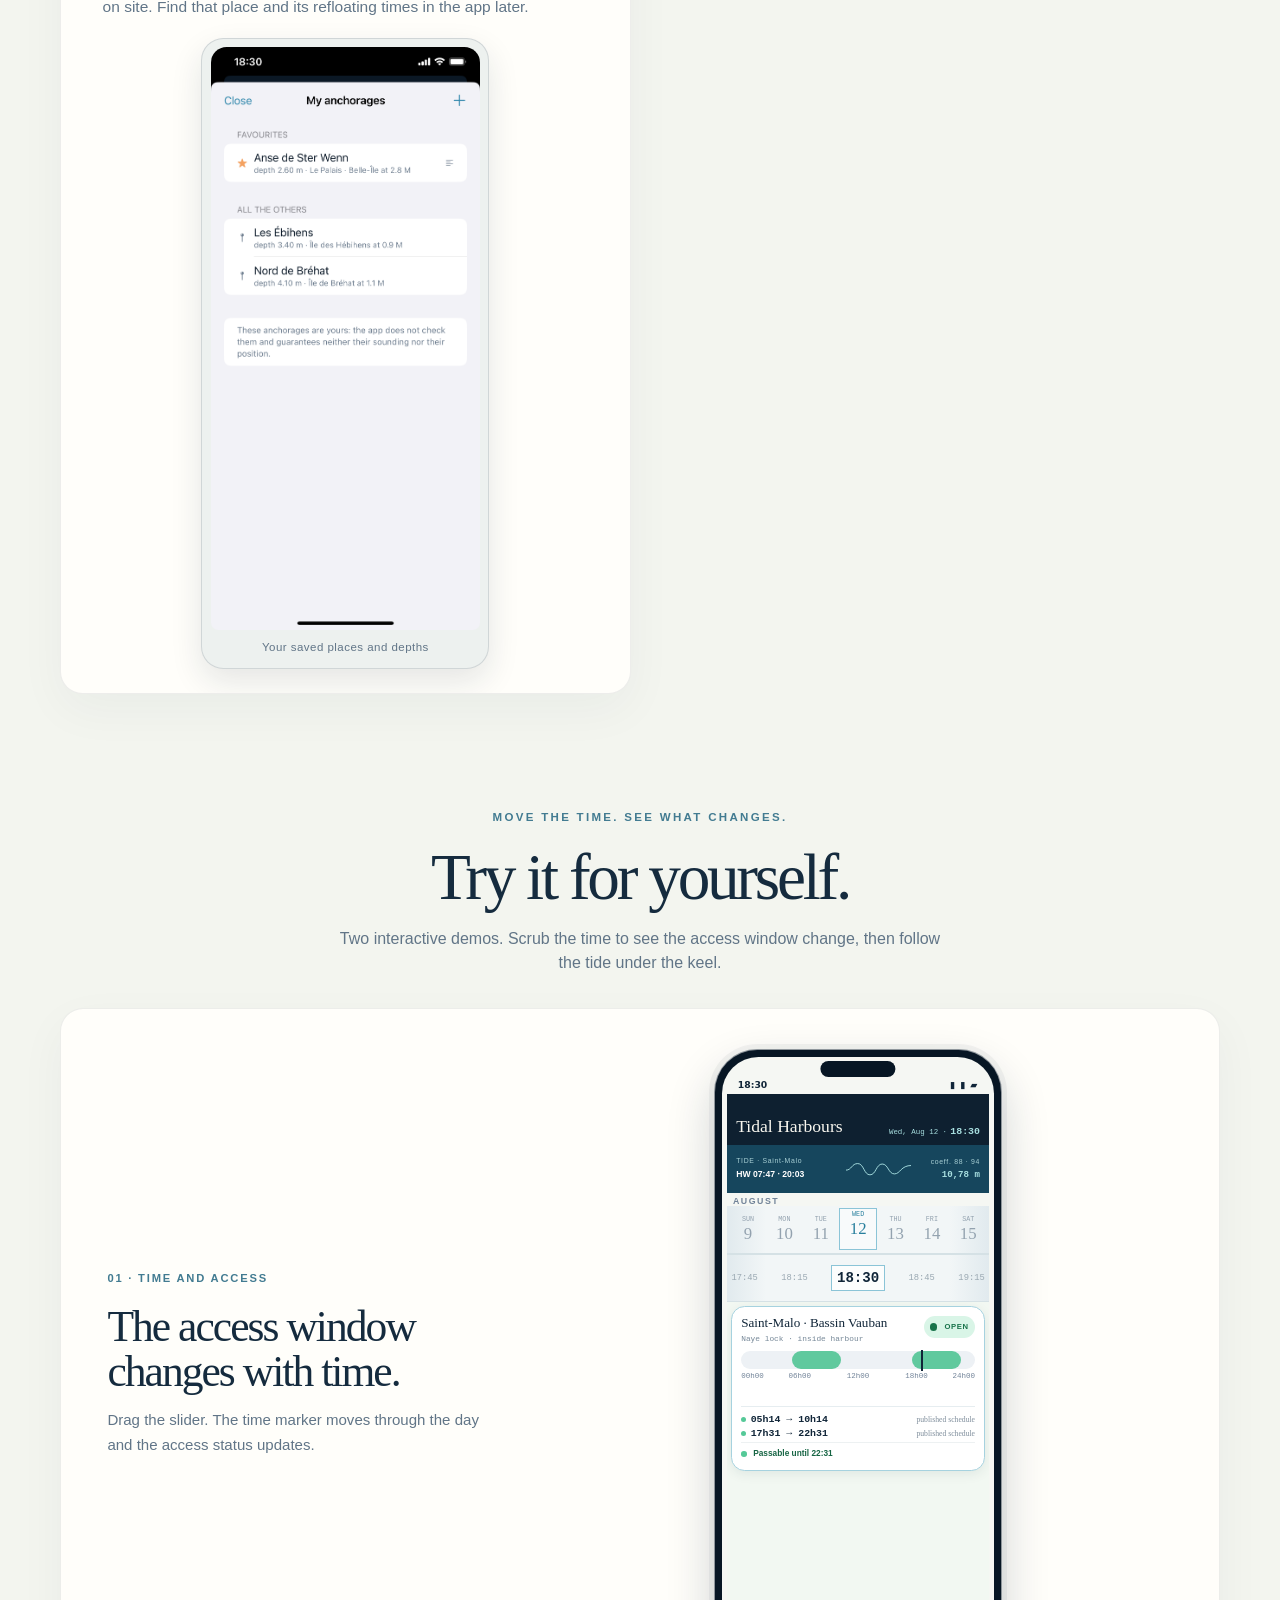
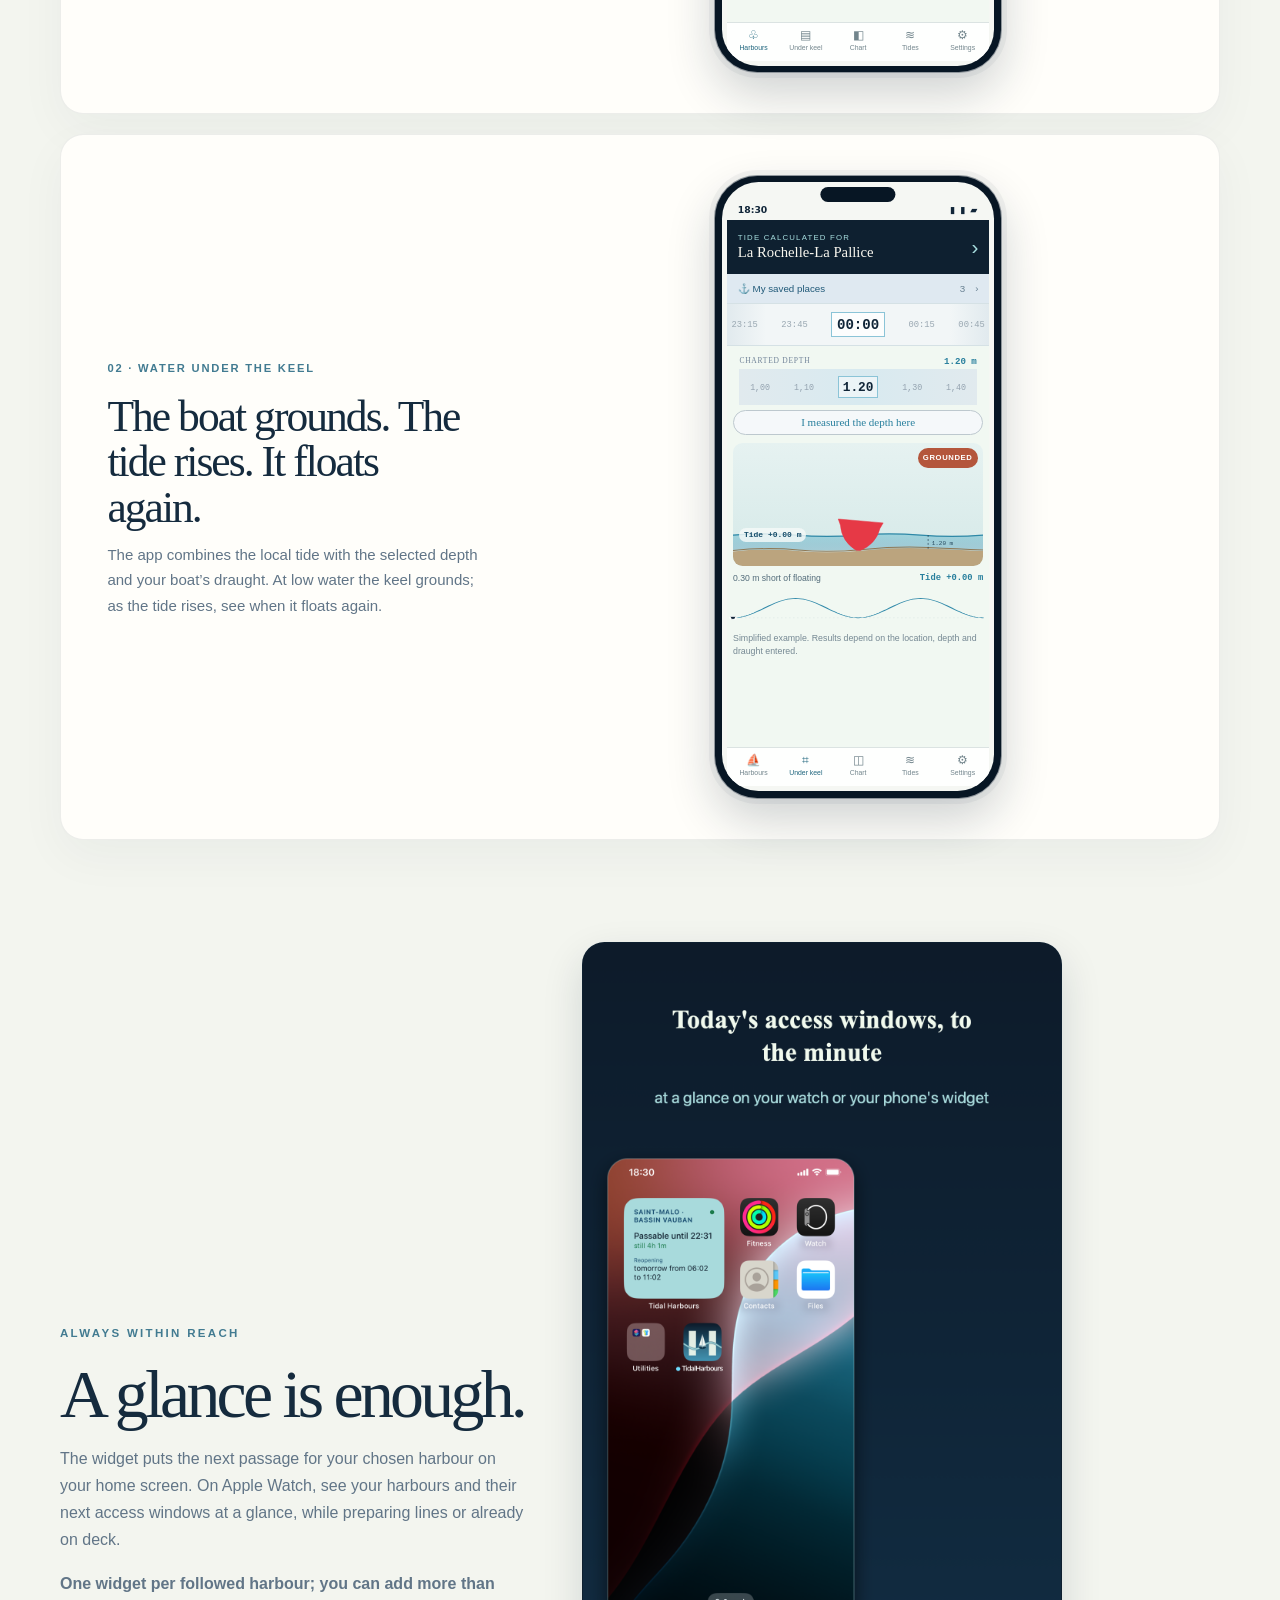
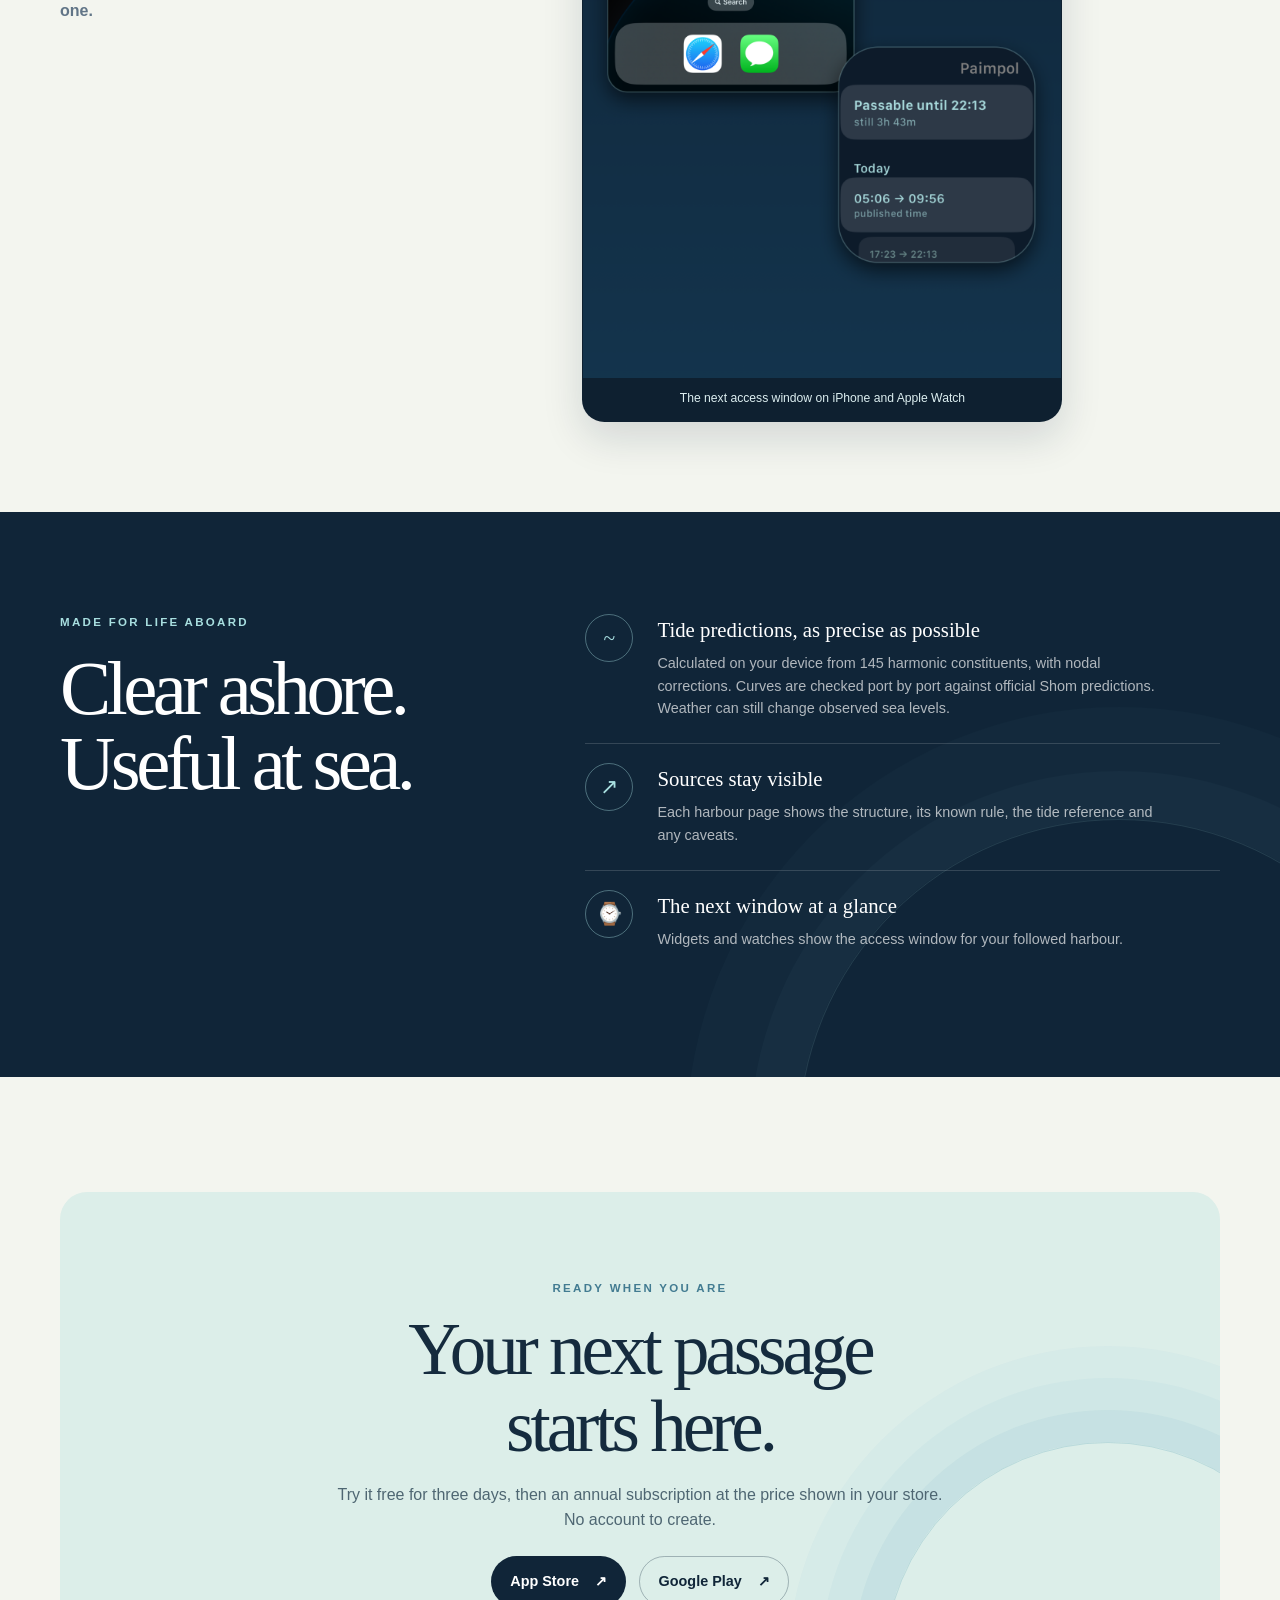
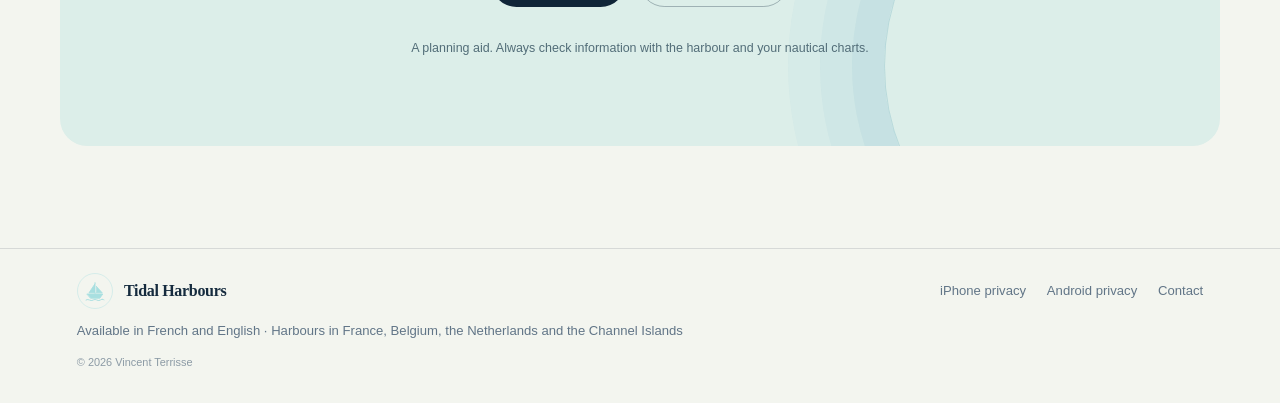
==== commit 9f7707f6: "Lower phone screenshot inside frame" ====
--- a/app/index.html
+++ b/app/index.html
@@ -11,7 +11,7 @@
   <meta property="og:url" content="https://portsamaree.github.io/app/">
   <meta property="og:image" content="https://portsamaree.github.io/app/assets/partage.png">
   <title>Ports à marée : Savoir quand on passe</title>
-  <link rel="stylesheet" href="style.css?v=phone-bezel-2">
+  <link rel="stylesheet" href="style.css?v=phone-bezel-3">
   <script defer src="app.js"></script>
 </head>
 <body>
--- a/app/style.css
+++ b/app/style.css
@@ -52,7 +52,7 @@
 
 .hero-visual { position: relative; display: grid; place-items: center; min-height: 34rem; }
 .phone-frame { position: relative; z-index: 2; width: clamp(13.5rem, 26vw, 21.25rem); aspect-ratio: 1290 / 2796; padding: .44rem; overflow: hidden; border: 1px solid rgba(255,255,255,.3); border-radius: 2rem; background: #071624; box-shadow: 0 2rem 5rem rgba(0,0,0,.4), 0 0 0 7px rgba(255,255,255,.045); transform: rotate(2.5deg); animation: float 7s ease-in-out infinite; }
-.phone-shot { display: block; width: calc(100% - .12rem); height: auto; margin: .06rem; border-radius: 1.5rem; transform: scaleY(.978); transform-origin: top center; }
+.phone-shot { display: block; width: calc(100% - .12rem); height: auto; margin: .06rem; border-radius: 1.5rem; transform: translateY(.35rem) scaleY(.978); transform-origin: top center; }
 .phone-frame::after { position: absolute; z-index: 2; right: .44rem; bottom: .44rem; left: .44rem; height: .72rem; border-radius: 0 0 1.5rem 1.5rem; background: #071624; content: ""; pointer-events: none; }
 .water-orbit { position: absolute; z-index: 1; width: 27rem; aspect-ratio: 1; border: 1px solid rgba(168,223,224,.22); border-radius: 50%; }
 .orbit-one { animation: orbit 36s linear infinite; }
@@ -249,7 +249,7 @@
   .coverage-note { font-size: .66rem; line-height: 1.5; }
   .hero-visual { min-height: 28rem; margin-top: 1rem; }
   .phone-frame { width: min(57vw, 16rem); border-radius: 1.6rem; }
-  .phone-shot { border-radius: 1.18rem; transform: scaleY(.955); }
+  .phone-shot { border-radius: 1.18rem; transform: translateY(.24rem) scaleY(.955); }
   .phone-frame::after { height: .62rem; border-radius: 0 0 1.12rem 1.12rem; }
   .water-orbit { width: 20rem; }
   .orbit-two { width: 24rem; }
